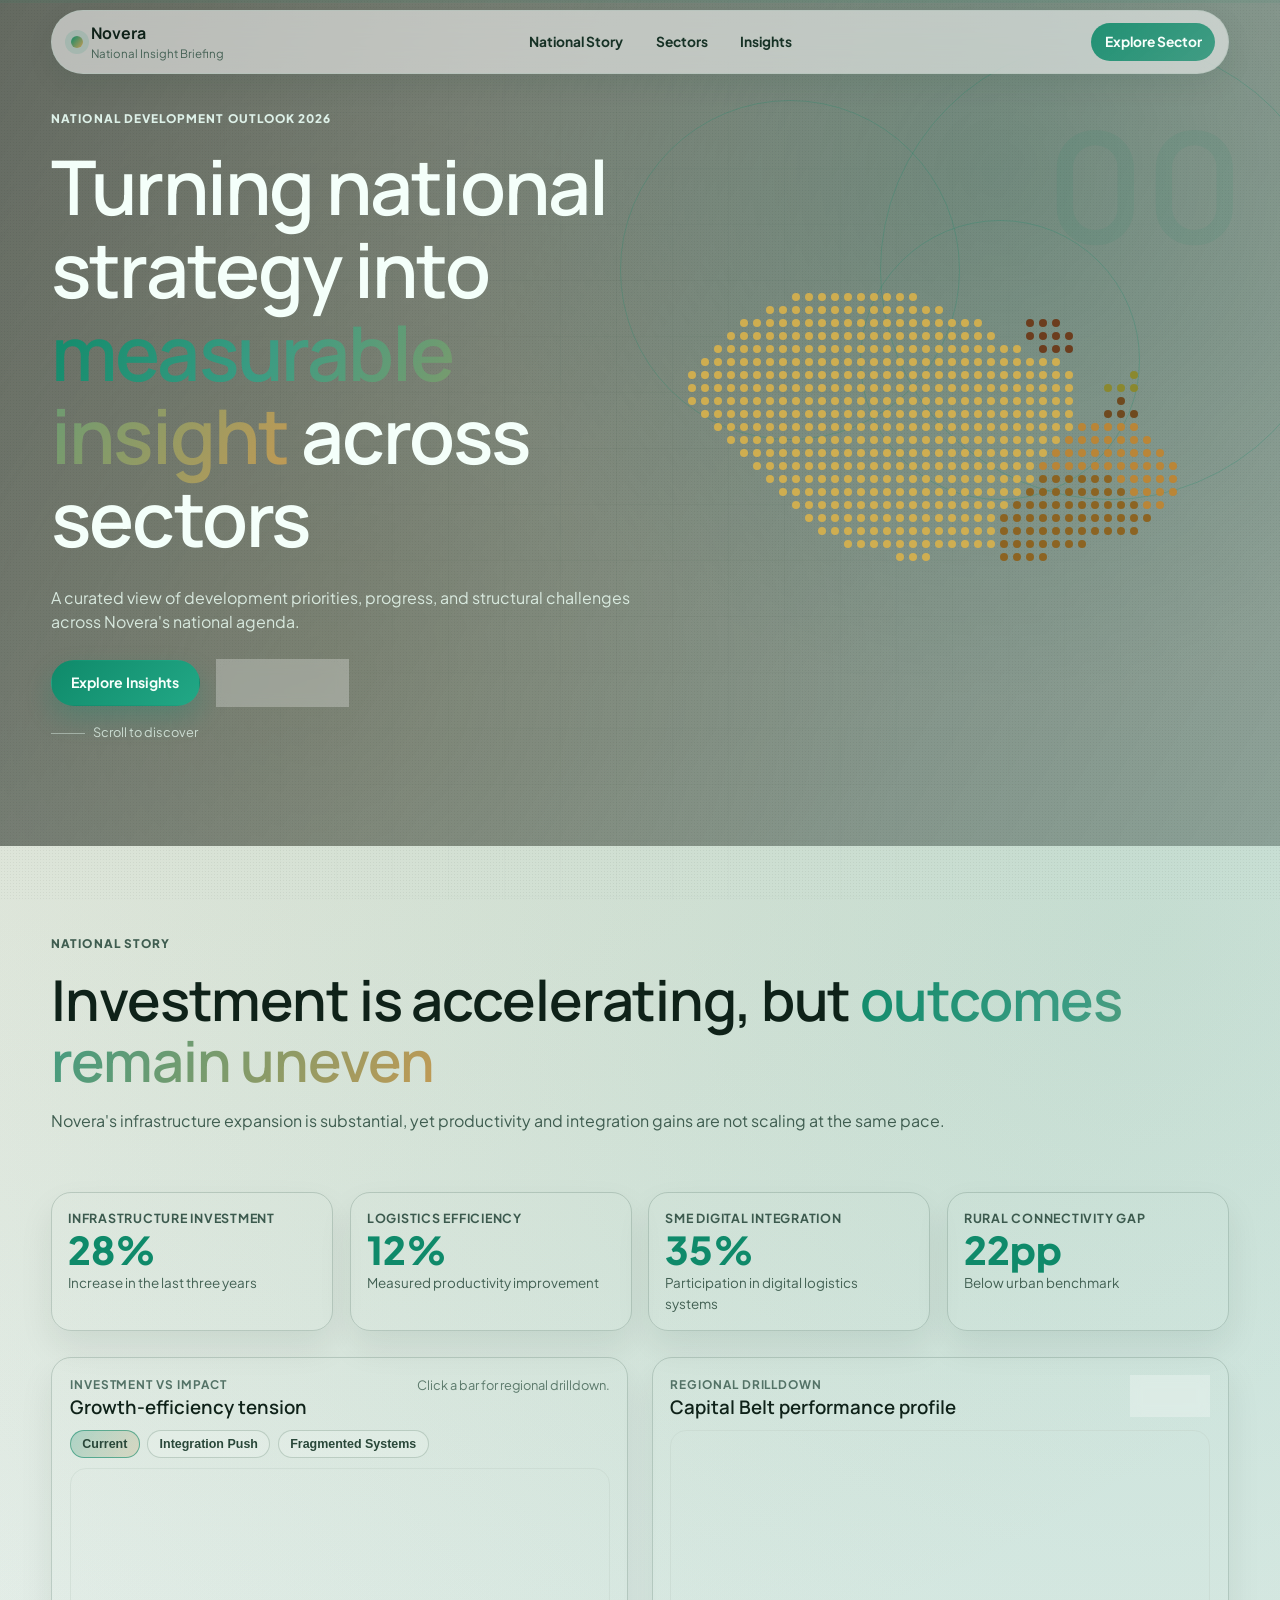
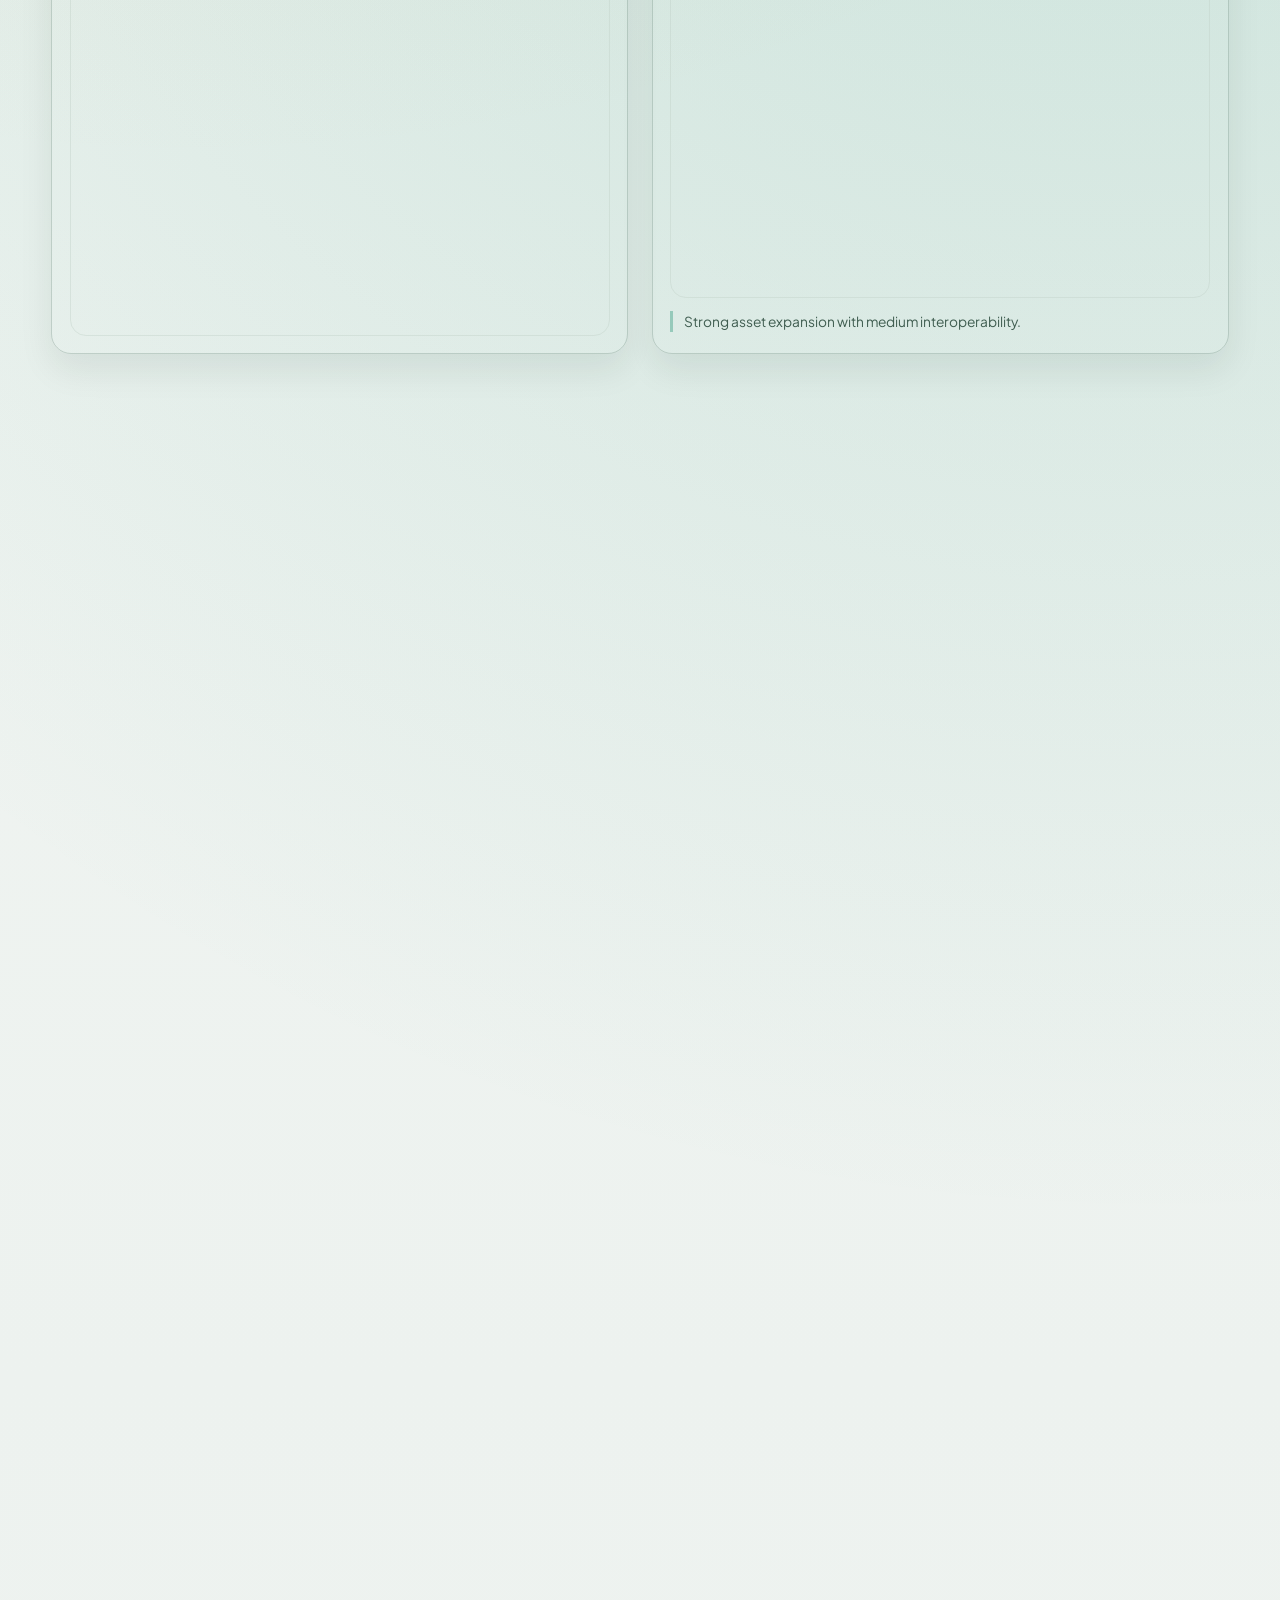
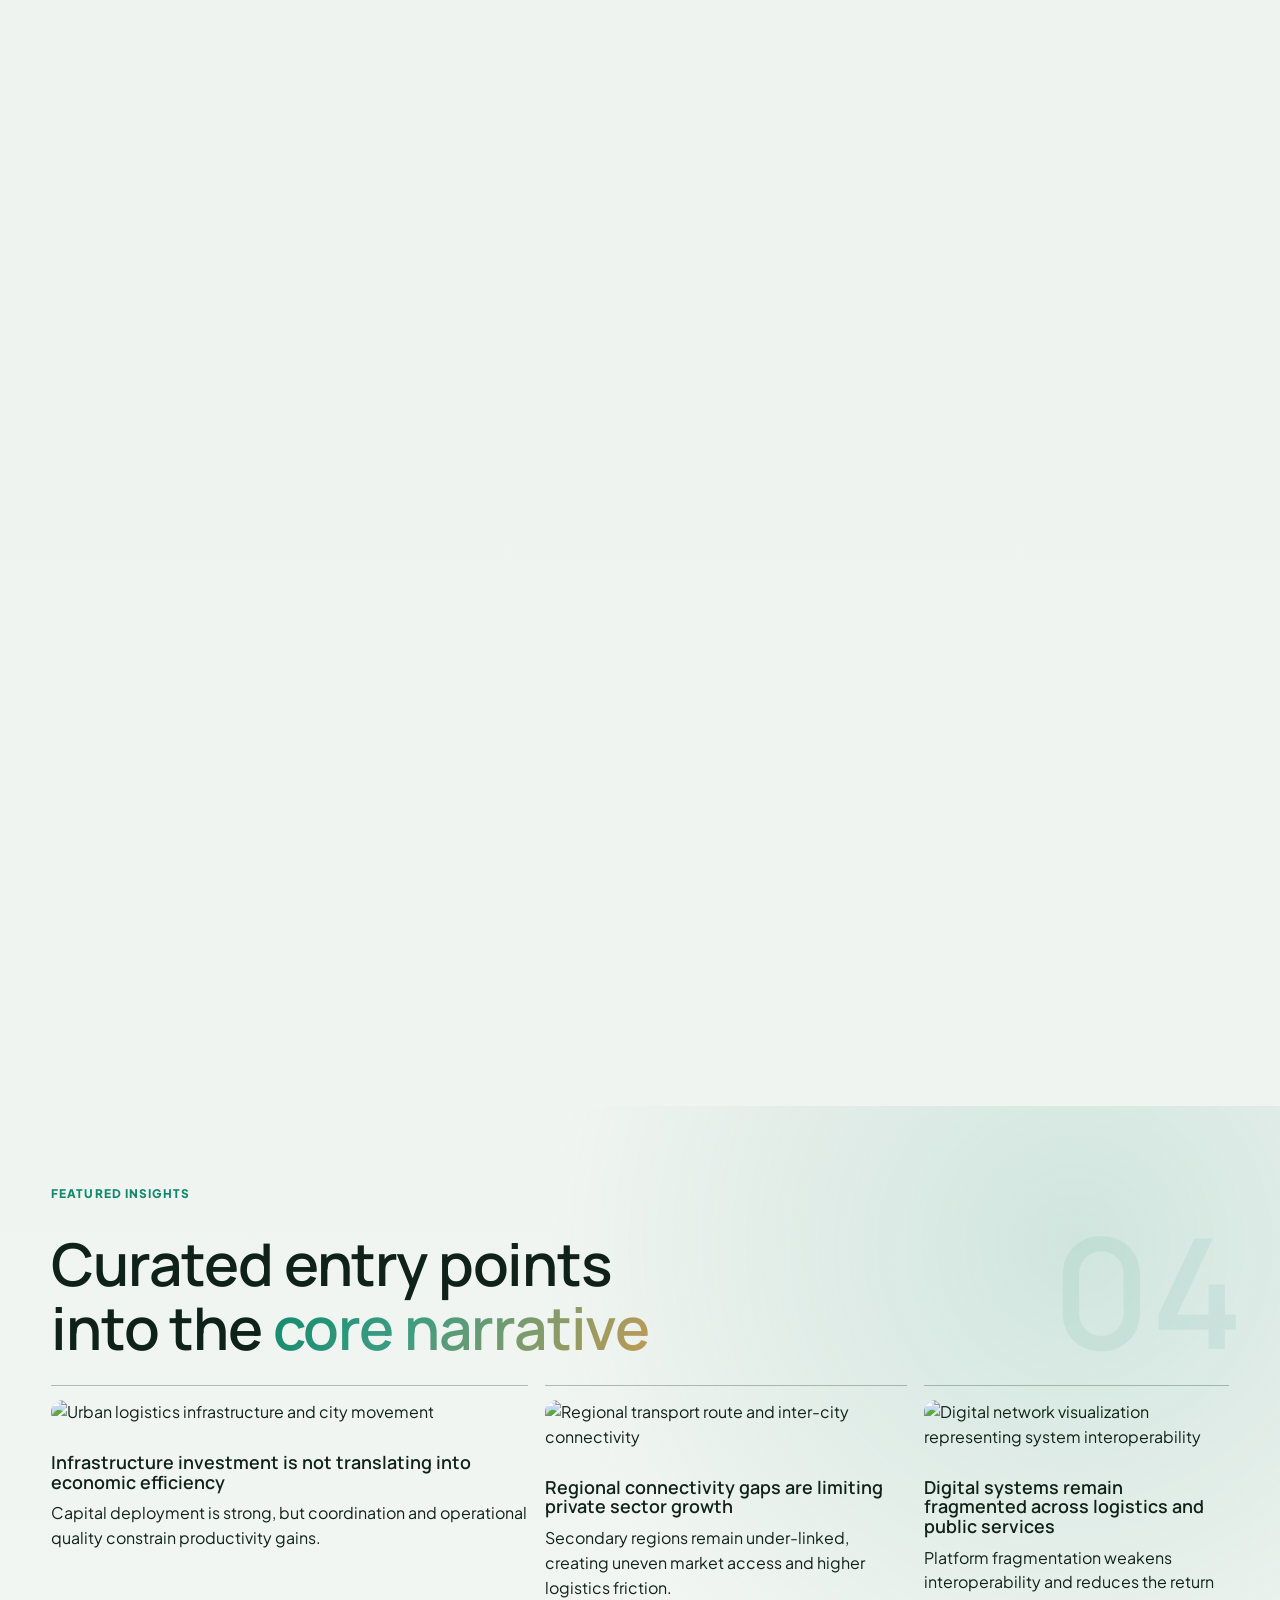
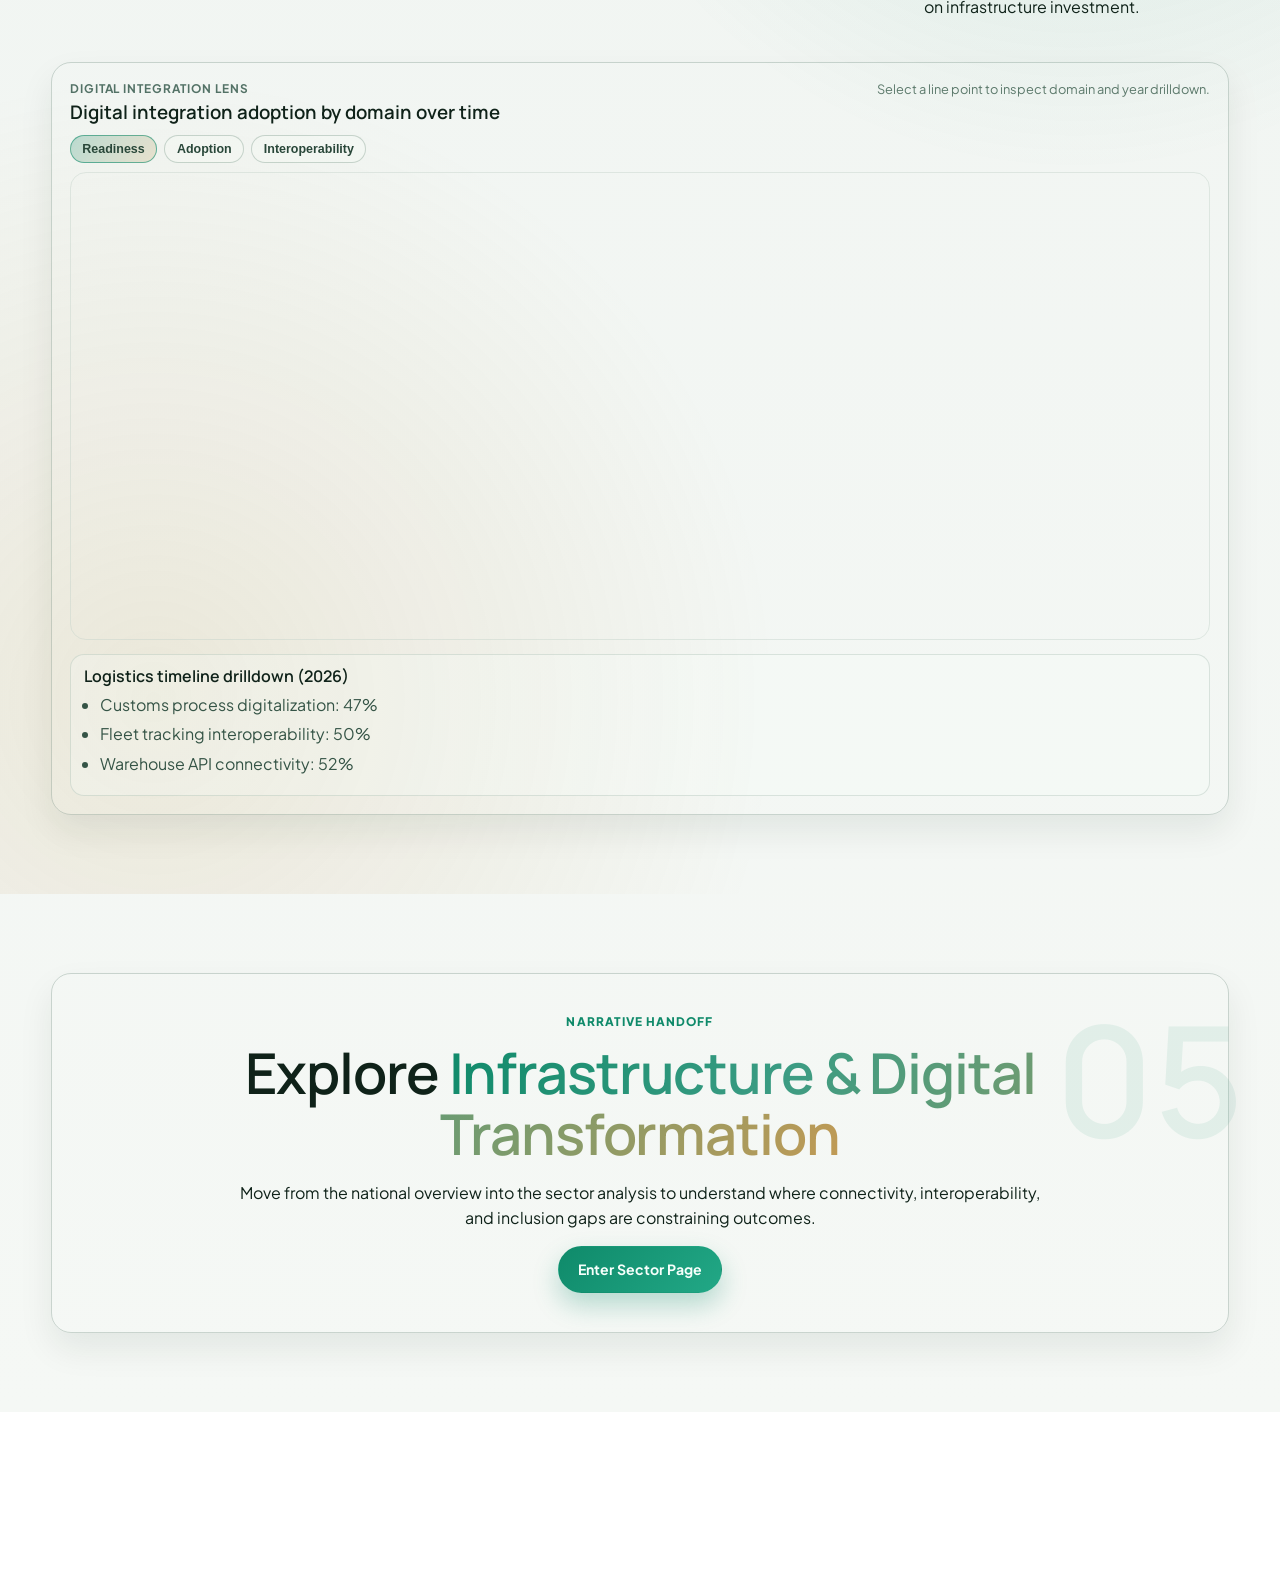
==== index.html @ cb4b5489 "Initial commit: world-bank-group-demo site" ====
﻿<!doctype html>
<html lang="en">
  <head>
    <meta charset="UTF-8" />
    <meta name="viewport" content="width=device-width, initial-scale=1.0" />
    <title>Novera National Development Outlook</title>
    <meta
      name="description"
      content="A premium strategic insight microsite concept for Novera's national development narrative."
    />
    <link rel="preconnect" href="https://fonts.googleapis.com" />
    <link rel="preconnect" href="https://fonts.gstatic.com" crossorigin />
    <link
      href="https://fonts.googleapis.com/css2?family=Manrope:wght@400;500;600;700;800&family=Plus+Jakarta+Sans:wght@400;500;600;700;800&display=swap"
      rel="stylesheet"
    />
    <link rel="stylesheet" href="./styles.css" />
  </head>
  <body>
    <a class="skip-link" href="#main-content">Skip to main content</a>

    <div class="ambient-grid" aria-hidden="true"></div>
    <div class="ambient-grain" aria-hidden="true"></div>
    <div class="scroll-progress" aria-hidden="true"><span id="scrollProgressBar"></span></div>

    <header class="site-header" aria-label="Top navigation">
      <div class="header-inner">
        <a class="brand" href="#hero" aria-label="Novera Home">
          <span class="brand-dot"></span>
          <span>
            <strong>Novera</strong>
            <small>National Insight Briefing</small>
          </span>
        </a>

        <nav class="main-nav" aria-label="Primary">
          <a href="#national-story">National Story</a>
          <a href="#sectors">Sectors</a>
          <a href="#featured-insights">Insights</a>
        </nav>

        <a class="nav-cta" href="#transition-target">Explore Sector</a>
      </div>
    </header>

    <main id="main-content">
      <section class="hero section-reveal editorial-full" id="hero" aria-labelledby="hero-title" data-step="00">
        <div class="hero-media-wrap" aria-hidden="true">
          <video
            class="hero-video"
            autoplay
            muted
            loop
            playsinline
            preload="metadata"
            poster="https://images.unsplash.com/photo-1526498460520-4c246339dccb?auto=format&fit=crop&w=1600&q=80"
          >
            <source src="https://videos.pexels.com/video-files/3130182/3130182-hd_1920_1080_30fps.mp4" type="video/mp4" />
          </video>
          <div class="hero-overlay"></div>
          <div class="hero-ring ring-a"></div>
          <div class="hero-ring ring-b"></div>
          <div class="hero-ring ring-c"></div>
        </div>

        <div class="hero-inner container">
          <div class="hero-copy-wrap" data-parallax="fast">
            <p class="eyebrow">National Development Outlook 2026</p>
            <h1 id="hero-title">Turning national strategy into <span class="grad-word">measurable insight</span> across sectors</h1>
            <p class="hero-copy">
              A curated view of development priorities, progress, and structural challenges across Novera's national agenda.
            </p>

            <div class="hero-actions">
              <a class="btn btn-primary" href="#featured-insights">Explore Insights</a>
              <a class="btn btn-secondary" href="#sectors">View Sectors</a>
            </div>

            <div class="scroll-hint">Scroll to discover</div>
          </div>

          <div class="hero-map-wrap" data-parallax="slow" aria-label="GCC systems map">
            <div class="gcc-dot-map" id="gccDotMap" aria-hidden="true"></div>
          </div>
        </div>
      </section>

      <section class="national-story section-reveal editorial-full" id="national-story" aria-labelledby="story-title" data-step="01">
        <div class="container story-stack">
          <div class="story-intro">
            <p class="eyebrow">National Story</p>
            <h2 id="story-title">Investment is accelerating, but <span class="grad-word">outcomes remain uneven</span></h2>
            <p>
              Novera's infrastructure expansion is substantial, yet productivity and integration gains are not scaling at the same pace.
            </p>
          </div>

          <div class="story-content">
            <div class="metric-grid" role="list" aria-label="Key national indicators">
              <article class="metric-card" role="listitem">
                <p class="metric-label">Infrastructure investment</p>
                <p class="metric-value" data-count="28">0%</p>
                <p class="metric-note">Increase in the last three years</p>
              </article>
              <article class="metric-card" role="listitem">
                <p class="metric-label">Logistics efficiency</p>
                <p class="metric-value" data-count="12">0%</p>
                <p class="metric-note">Measured productivity improvement</p>
              </article>
              <article class="metric-card" role="listitem">
                <p class="metric-label">SME digital integration</p>
                <p class="metric-value" data-count="35">0%</p>
                <p class="metric-note">Participation in digital logistics systems</p>
              </article>
              <article class="metric-card" role="listitem">
                <p class="metric-label">Rural connectivity gap</p>
                <p class="metric-value" data-count="22">0pp</p>
                <p class="metric-note">Below urban benchmark</p>
              </article>
            </div>

          </div>
        </div>
        <div class="container story-chart-grid story-chart-grid-wide">
          <article class="chart-panel">
            <div class="panel-head">
              <div>
                <p class="panel-kicker">Investment vs Impact</p>
                <h3>Growth-efficiency tension</h3>
              </div>
              <p class="panel-help">Click a bar for regional drilldown.</p>
            </div>
            <div class="chart-controls" role="group" aria-label="Investment lens">
              <button type="button" class="chart-chip is-active" data-scenario="current">Current</button>
              <button type="button" class="chart-chip" data-scenario="integration">Integration Push</button>
              <button type="button" class="chart-chip" data-scenario="fragmented">Fragmented Systems</button>
            </div>
            <div class="chart-stage chart-stage-wide">
              <canvas class="chart-canvas" id="investmentImpactChart" aria-label="Investment and efficiency by region" role="img"></canvas>
            </div>
          </article>

          <article class="drilldown-panel" id="regionalDrilldown" aria-live="polite">
            <div class="panel-head">
              <div>
                <p class="panel-kicker">Regional Drilldown</p>
                <h3 id="drilldownTitle">Select a region in the chart</h3>
              </div>
              <button type="button" class="btn btn-tertiary" id="resetRegionalDrilldown">Reset</button>
            </div>
            <div class="chart-stage chart-stage-wide">
              <canvas class="chart-canvas" id="regionalDetailChart" aria-label="Regional detail indicators" role="img"></canvas>
            </div>
            <p class="drilldown-note" id="drilldownNote">
              Drilldown reveals the gap between asset expansion and operational utilization.
            </p>
          </article>
        </div>
      </section>

      <section class="sectors section-reveal editorial-full" id="sectors" aria-labelledby="sector-title" data-step="02">
        <div class="container">
          <div class="section-head">
            <p class="eyebrow">Sector Overview</p>
            <h2 id="sector-title">Navigate the national agenda through <span class="grad-word">strategic domains</span></h2>
          </div>

          <div class="sector-grid">
            <article class="sector-card sector-card-xl is-active" tabindex="0" data-sector="infrastructure">
              <video class="sector-video" muted loop playsinline preload="metadata" poster="https://images.unsplash.com/photo-1473448912268-2022ce9509d8?auto=format&fit=crop&w=1600&q=80">
                <source src="https://videos.pexels.com/video-files/3015510/3015510-hd_1920_1080_24fps.mp4" type="video/mp4" />
              </video>
              <div class="sector-overlay"></div>
              <div class="sector-body">
                <p class="sector-tag">Infrastructure & Digital Transformation</p>
                <h3>Connectivity, logistics, and digital enablement</h3>
                <p>Improving national connectivity, logistics performance, and digital enablement.</p>
                <a class="sector-link" href="#">Open sector data <span aria-hidden="true">→</span></a>
              </div>
            </article>

            <article class="sector-card sector-card-left-top" tabindex="0" data-sector="economy">
              <video class="sector-video" muted loop playsinline preload="metadata" poster="https://images.unsplash.com/photo-1454165804606-c3d57bc86b40?auto=format&fit=crop&w=1600&q=80">
                <source src="https://videos.pexels.com/video-files/854725/854725-hd_1920_1080_25fps.mp4" type="video/mp4" />
              </video>
              <div class="sector-overlay"></div>
              <div class="sector-body">
                <p class="sector-tag">Economic Growth</p>
                <h3>Private competitiveness and market enablement</h3>
                <p>Expanding private sector competitiveness and improving financial system enablement.</p>
                <a class="sector-link" href="#">Explore growth analytics <span aria-hidden="true">→</span></a>
              </div>
            </article>

            <article class="sector-card sector-card-left-bottom" tabindex="0" data-sector="people">
              <video class="sector-video" muted loop playsinline preload="metadata" poster="https://images.unsplash.com/photo-1571260899304-425eee4c7efc?auto=format&fit=crop&w=1600&q=80">
                <source src="https://videos.pexels.com/video-files/853988/853988-hd_1920_1080_25fps.mp4" type="video/mp4" />
              </video>
              <div class="sector-overlay"></div>
              <div class="sector-body">
                <p class="sector-tag">People & Human Development</p>
                <h3>Labor, education, and health resilience</h3>
                <p>Strengthening labor, education, and healthcare systems for long-term resilience.</p>
                <a class="sector-link" href="#">View people outcomes <span aria-hidden="true">→</span></a>
              </div>
            </article>

            <article class="sector-card sector-card-right-tall" tabindex="0" data-sector="environment">
              <video class="sector-video" muted loop playsinline preload="metadata" poster="https://images.unsplash.com/photo-1448375240586-882707db888b?auto=format&fit=crop&w=1600&q=80">
                <source src="https://videos.pexels.com/video-files/1570846/1570846-hd_1920_1080_25fps.mp4" type="video/mp4" />
              </video>
              <div class="sector-overlay"></div>
              <div class="sector-body">
                <p class="sector-tag">Environment & Natural Resources</p>
                <h3>Sustainability and resource stewardship</h3>
                <p>Balancing sustainability, water, agriculture, and long-term natural capital stability.</p>
                <a class="sector-link" href="#">Inspect environment signals <span aria-hidden="true">→</span></a>
              </div>
            </article>
          </div>
        </div>
      </section>

      <section class="cross-themes section-reveal editorial-full" aria-labelledby="themes-title" data-step="03">
        <div class="container">
          <div class="section-head">
            <p class="eyebrow">Cross-Sector Themes</p>
            <h2 id="themes-title">System-wide lenses: <span class="grad-word">Governance</span> and <span class="grad-word">Women's Economic Development</span></h2>
          </div>

          <div class="themes-system">
            <div class="themes-pillars">
              <article class="theme-pillar">
                <h3>Governance & Institutions</h3>
                <p>Improves coordination quality, implementation discipline, and accountability across every policy domain.</p>
                <a class="theme-arrow" href="#" aria-label="Explore Governance and Institutions">↗</a>
              </article>
              <article class="theme-pillar">
                <h3>Women's Economic Development</h3>
                <p>Expands inclusion, labor force participation, and enterprise opportunity across sectors and regions.</p>
                <a class="theme-arrow" href="#" aria-label="Explore Women's Economic Development">↗</a>
              </article>
            </div>

            <div class="themes-links" aria-label="Themes linked to sectors">
              <article class="linked-sector">
                <h4>Economic Growth</h4>
                <p>Regulatory quality and inclusion drive private competitiveness.</p>
                <a class="theme-arrow" href="#" aria-label="Open Economic Growth link">↗</a>
              </article>
              <article class="linked-sector">
                <h4>People & Human Development</h4>
                <p>Institutional delivery and participation shape outcomes in labor, education, and health.</p>
                <a class="theme-arrow" href="#" aria-label="Open People and Human Development link">↗</a>
              </article>
              <article class="linked-sector">
                <h4>Infrastructure & Digital Transformation</h4>
                <p>Interoperability standards and inclusive access determine realized value.</p>
                <a class="theme-arrow" href="#" aria-label="Open Infrastructure and Digital Transformation link">↗</a>
              </article>
              <article class="linked-sector">
                <h4>Environment & Natural Resources</h4>
                <p>Long-term stewardship depends on coherent governance and broad participation.</p>
                <a class="theme-arrow" href="#" aria-label="Open Environment and Natural Resources link">↗</a>
              </article>
            </div>
          </div>
        </div>
      </section>

      <section class="featured-insights section-reveal editorial-full" id="featured-insights" aria-labelledby="insights-title" data-step="04">
        <div class="container">
          <div class="section-head">
            <p class="eyebrow">Featured Insights</p>
            <h2 id="insights-title">Curated entry points into the <span class="grad-word">core narrative</span></h2>
          </div>

          <div class="insights-grid">
            <article class="insight-card">
              <img
                class="insight-thumb"
                src="https://images.unsplash.com/photo-1486406146926-c627a92ad1ab?auto=format&fit=crop&w=1200&q=80"
                alt="Urban logistics infrastructure and city movement"
                loading="lazy"
              />
              <h3>Infrastructure investment is not translating into economic efficiency</h3>
              <p>Capital deployment is strong, but coordination and operational quality constrain productivity gains.</p>
            </article>
            <article class="insight-card">
              <img
                class="insight-thumb"
                src="https://images.unsplash.com/photo-1524661135-423995f22d0b?auto=format&fit=crop&w=1200&q=80"
                alt="Regional transport route and inter-city connectivity"
                loading="lazy"
              />
              <h3>Regional connectivity gaps are limiting private sector growth</h3>
              <p>Secondary regions remain under-linked, creating uneven market access and higher logistics friction.</p>
            </article>
            <article class="insight-card">
              <img
                class="insight-thumb"
                src="https://images.unsplash.com/photo-1451187580459-43490279c0fa?auto=format&fit=crop&w=1200&q=80"
                alt="Digital network visualization representing system interoperability"
                loading="lazy"
              />
              <h3>Digital systems remain fragmented across logistics and public services</h3>
              <p>Platform fragmentation weakens interoperability and reduces the return on infrastructure investment.</p>
            </article>
          </div>

          <article class="chart-panel insight-chart">
            <div class="panel-head">
              <div>
                <p class="panel-kicker">Digital Integration Lens</p>
                <h3>Digital integration adoption by domain over time</h3>
              </div>
              <p class="panel-help">Select a line point to inspect domain and year drilldown.</p>
            </div>
            <div class="chart-controls" role="group" aria-label="SME lens">
              <button type="button" class="chart-chip is-active" data-domain-lens="readiness">Readiness</button>
              <button type="button" class="chart-chip" data-domain-lens="adoption">Adoption</button>
              <button type="button" class="chart-chip" data-domain-lens="interoperability">Interoperability</button>
            </div>
            <div class="chart-stage chart-stage-wide">
              <canvas class="chart-canvas" id="smeIntegrationChart" aria-label="SME digital integration by domain" role="img"></canvas>
            </div>
            <div class="domain-drilldown" id="domainDrilldown" aria-live="polite">
              <h4 id="domainDrilldownTitle">Choose a domain from the chart</h4>
              <ul id="domainDrilldownList"></ul>
            </div>
          </article>
        </div>
      </section>

      <section class="transition-cta section-reveal editorial-full" aria-labelledby="transition-title" id="transition-target" data-step="05">
        <div class="container transition-card">
          <p class="eyebrow">Narrative Handoff</p>
          <h2 id="transition-title">Explore <span class="grad-word">Infrastructure & Digital Transformation</span></h2>
          <p>
            Move from the national overview into the sector analysis to understand where connectivity, interoperability, and inclusion gaps are constraining outcomes.
          </p>
          <a class="btn btn-primary" href="#">Enter Sector Page</a>
        </div>
      </section>
    </main>

    <script src="./vendor/chart.umd.min.js"></script>
    <script src="./script.js"></script>
  </body>
</html>
---- styles.css ----
﻿:root {
  --bg: #f1f5f2;
  --text: #0f2219;
  --muted: #466256;
  --primary: #0f8a6a;
  --primary-2: #22a886;
  --gold: #c29a54;
  --line: rgba(100, 130, 115, 0.3);
  --glass: rgba(255, 255, 255, 0.14);
  --glass-strong: rgba(255, 255, 255, 0.2);
  --radius-xl: 28px;
  --radius-lg: 20px;
  --radius-md: 14px;
  --container: min(1280px, 92vw);
  --vr-1: 0.6rem;
  --vr-2: 1.05rem;
  --vr-3: 1.6rem;
  --vr-4: 2.25rem;
  --block-gap: var(--vr-3);
}

* {
  box-sizing: border-box;
}

html,
body {
  margin: 0;
  padding: 0;
}

body {
  font-family: "Plus Jakarta Sans", "Manrope", "Segoe UI", sans-serif;
  color: var(--text);
  background:
    radial-gradient(circle at 15% 0%, rgba(194, 154, 84, 0.2), transparent 28%),
    radial-gradient(circle at 90% 15%, rgba(15, 138, 106, 0.2), transparent 35%),
    linear-gradient(180deg, #f4f7f4 0%, #edf2ef 48%, #f5f8f5 100%);
  line-height: 1.55;
  overflow-x: hidden;
}

.ambient-grid {
  position: fixed;
  inset: 0;
  z-index: -3;
  background-image:
    linear-gradient(rgba(102, 133, 116, 0.07) 1px, transparent 1px),
    linear-gradient(90deg, rgba(102, 133, 116, 0.07) 1px, transparent 1px);
  background-size: 56px 56px;
  mask-image: radial-gradient(circle at center, black 8%, transparent 82%);
  pointer-events: none;
  animation: gridDrift 18s linear infinite;
}

.ambient-grain {
  position: fixed;
  inset: 0;
  z-index: -2;
  pointer-events: none;
  opacity: 0.06;
  background-image: radial-gradient(#0b1d14 0.6px, transparent 0.6px);
  background-size: 3px 3px;
  animation: grainShift 9s steps(3) infinite;
}

.scroll-progress {
  position: fixed;
  inset: 0 0 auto;
  height: 3px;
  z-index: 100;
  background: rgba(15, 138, 106, 0.08);
}

.scroll-progress span {
  display: block;
  width: 0%;
  height: 100%;
  background: linear-gradient(90deg, var(--primary), var(--gold), var(--primary));
}

.skip-link {
  position: absolute;
  left: -9999px;
}

.skip-link:focus {
  left: 1rem;
  top: 1rem;
  background: white;
  padding: 0.55rem 0.85rem;
  border-radius: 8px;
  z-index: 110;
}

.container {
  width: var(--container);
  margin-inline: auto;
}

.site-header {
  position: fixed;
  inset: 10px 0 auto;
  z-index: 80;
}

.header-inner {
  width: var(--container);
  margin-inline: auto;
  display: flex;
  align-items: center;
  justify-content: space-between;
  gap: 1rem;
  background: rgba(255, 255, 255, 0.55);
  border: 1px solid rgba(179, 196, 187, 0.62);
  border-radius: 999px;
  padding: 0.6rem 0.8rem;
  backdrop-filter: blur(12px);
  box-shadow: 0 10px 28px rgba(16, 49, 36, 0.08);
}

.brand {
  text-decoration: none;
  color: var(--text);
  display: flex;
  align-items: center;
  gap: 0.55rem;
  padding-inline: 0.35rem;
}

.brand-dot {
  width: 12px;
  height: 12px;
  border-radius: 50%;
  background: linear-gradient(130deg, var(--primary), var(--gold));
  box-shadow: 0 0 0 6px rgba(15, 138, 106, 0.12);
}

.brand strong {
  display: block;
  font-family: "Manrope", sans-serif;
}

.brand small {
  display: block;
  color: var(--muted);
  font-size: 0.72rem;
}

.main-nav {
  display: flex;
  gap: 0.35rem;
}

.main-nav a,
.nav-cta {
  text-decoration: none;
  color: #173226;
  font-size: 0.86rem;
  font-weight: 700;
  padding: 0.52rem 0.84rem;
  border-radius: 999px;
  transition: all 180ms ease;
}

.main-nav a:hover,
.main-nav a:focus-visible {
  background: rgba(15, 138, 106, 0.12);
}

.nav-cta {
  background: linear-gradient(140deg, rgba(15, 138, 106, 0.9), rgba(15, 138, 106, 0.72));
  color: #f7fffb;
}

section {
  padding-block: clamp(3.2rem, 6.2vw, 5.2rem);
}

.editorial-full {
  min-height: auto;
  display: block;
  position: relative;
}

.editorial-full::before {
  content: attr(data-step);
  position: absolute;
  right: 2.8vw;
  top: clamp(70px, 12vh, 130px);
  font-family: "Manrope", sans-serif;
  font-size: clamp(4rem, 12vw, 12rem);
  line-height: 1;
  font-weight: 600;
  color: rgba(15, 138, 106, 0.08);
  pointer-events: none;
}

.hero {
  min-height: 94dvh;
  padding-top: 110px;
  padding-bottom: clamp(1.8rem, 4.5vh, 3.4rem);
  position: relative;
  overflow: hidden;
}

.hero-media-wrap {
  position: absolute;
  inset: 0;
  z-index: -1;
}

.hero-video {
  width: 100%;
  height: 100%;
  object-fit: cover;
  filter: saturate(0.62) brightness(1.1) contrast(0.9);
}

.hero-overlay {
  position: absolute;
  inset: 0;
  background:
    linear-gradient(120deg, rgba(8, 18, 14, 0.58) 0%, rgba(10, 23, 17, 0.42) 48%, rgba(14, 31, 24, 0.32) 100%),
    radial-gradient(circle at 78% 20%, rgba(15, 138, 106, 0.18), transparent 44%),
    radial-gradient(circle at 25% 80%, rgba(194, 154, 84, 0.14), transparent 50%);
}

.hero-ring {
  position: absolute;
  border: 1px solid rgba(15, 138, 106, 0.24);
  border-radius: 50%;
  animation: pulse 8s ease-in-out infinite;
}

.ring-a {
  width: 460px;
  height: 460px;
  right: -60px;
  top: 40px;
}

.ring-b {
  width: 280px;
  height: 280px;
  right: 140px;
  top: 220px;
  animation-delay: 1.4s;
}

.ring-c {
  width: 340px;
  height: 340px;
  right: 320px;
  top: 100px;
  animation-delay: 2.4s;
}

.hero-inner {
  display: grid;
  grid-template-columns: 1.15fr 0.85fr;
  gap: clamp(1rem, 2vw, 2.2rem);
  align-items: center;
}

.hero-map-wrap {
  padding: 0;
  justify-self: end;
}

.gcc-dot-map {
  --dot-size: 8px;
  --dot-gap: 5px;
  display: grid;
  grid-template-columns: repeat(44, var(--dot-size));
  gap: var(--dot-gap);
  justify-content: center;
  align-content: center;
  min-height: 360px;
  padding: 0;
  overflow: hidden;
}

.gcc-dot {
  width: var(--dot-size);
  height: var(--dot-size);
  border-radius: 50%;
  transition: transform 90ms linear, opacity 120ms linear, filter 120ms linear;
  transform-origin: center;
  opacity: 0.9;
}

.gcc-dot-empty {
  width: var(--dot-size);
  height: var(--dot-size);
}

.gcc-dot.country-s { background: #d9b24c; }
.gcc-dot.country-u { background: #c0842f; }
.gcc-dot.country-o { background: #8d5f18; }
.gcc-dot.country-k { background: #6b3513; }
.gcc-dot.country-q { background: #6e4214; }
.gcc-dot.country-b { background: #8c8826; }

.hero-copy-wrap {
  max-width: 900px;
  justify-self: start;
}

.hero .eyebrow {
  margin: 0 0 var(--vr-2);
  color: rgba(228, 248, 239, 0.95);
}

.hero h1 {
  color: #f4fffa;
  line-height: 1.1;
  margin: 0 0 var(--vr-3);
}

.hero .hero-copy {
  color: rgba(229, 247, 237, 0.88);
  margin: 0 0 var(--vr-3);
  line-height: 1.5;
}

.hero .scroll-hint {
  color: rgba(221, 240, 230, 0.84);
  margin-top: var(--vr-2);
}

.hero .scroll-hint::before {
  background: rgba(223, 241, 232, 0.45);
}

.eyebrow {
  margin: 0 0 0.75rem;
  font-size: 0.74rem;
  font-weight: 800;
  text-transform: uppercase;
  letter-spacing: 0.09em;
  color: var(--primary);
}

h1,
h2,
h3,
h4 {
  font-family: "Manrope", "Plus Jakarta Sans", sans-serif;
  margin: 0;
  line-height: 1.08;
  font-weight: 600;
}

h1 {
  font-size: clamp(2.65rem, 5.9vw, 4.95rem);
  letter-spacing: -0.025em;
  max-width: 17.5ch;
}

h2 {
  font-size: clamp(2rem, 4.4vw, 4rem);
  letter-spacing: -0.02em;
}

.grad-word {
  background: linear-gradient(120deg, #0f8a6a 0%, #3b9c83 35%, #c29a54 100%);
  -webkit-background-clip: text;
  background-clip: text;
  color: transparent;
}

.hero-copy {
  font-size: clamp(1rem, 1.25vw, 1.2rem);
  color: #264336;
  margin: 0;
  max-width: 58ch;
}

.hero-actions {
  margin-top: 0;
  display: flex;
  gap: var(--vr-2);
  flex-wrap: wrap;
}

.btn {
  border: 1px solid transparent;
  border-radius: 999px;
  padding: 0.72rem 1.2rem;
  font-size: 0.88rem;
  font-weight: 700;
  display: inline-flex;
  align-items: center;
  justify-content: center;
  text-decoration: none;
  cursor: pointer;
  transition: transform 180ms ease, box-shadow 180ms ease, background 180ms ease;
}

.btn:hover { transform: translateY(-2px); }

.btn:focus-visible {
  outline: 3px solid rgba(15, 138, 106, 0.28);
  outline-offset: 2px;
}

.btn-primary {
  background: linear-gradient(135deg, var(--primary), var(--primary-2));
  color: #f6fffb;
  box-shadow: 0 12px 26px rgba(15, 138, 106, 0.28);
}

.btn-secondary,
.btn-tertiary {
  background: rgba(255, 255, 255, 0.28);
  color: #193428;
  border-color: rgba(151, 175, 161, 0.55);
  backdrop-filter: blur(6px);
}

.scroll-hint {
  margin-top: 0;
  font-size: 0.8rem;
  color: #3f5d50;
  display: inline-flex;
  align-items: center;
  gap: 0.5rem;
}

.scroll-hint::before {
  content: "";
  width: 34px;
  height: 1px;
  background: rgba(63, 93, 80, 0.45);
}

.aside-card,
.metric-card,
.chart-panel,
.drilldown-panel,
.insight-card,
.transition-card,
.sector-card,
.theme-orbit {
  background: transparent;
  backdrop-filter: none;
  border: 1px solid var(--line);
  border-radius: var(--radius-lg);
  box-shadow: 0 16px 34px rgba(12, 38, 27, 0.08);
}

.aside-card {
  padding: 0.9rem 1rem;
}

.aside-card p {
  margin: 0;
  color: #496558;
  font-size: 0.82rem;
}

.aside-card h3 {
  margin: 0.3rem 0 0;
  font-size: clamp(1.25rem, 2vw, 1.7rem);
}

.aside-card small { color: #567264; }

.aside-card.accent {
  background: transparent;
  color: inherit;
}

.aside-card.accent p,
.aside-card.accent small { color: inherit; }

.story-stack {
  display: grid;
  grid-template-columns: 1fr;
  gap: var(--vr-3);
  align-items: start;
}

.story-intro {
  max-width: 100%;
  padding: var(--vr-1) 0 var(--vr-2);
  border: 0;
  background: transparent;
  box-shadow: none;
}

.story-intro > * + * {
  margin-top: var(--vr-2);
}

.story-intro p { color: #3f5d50; }

.story-content {
  display: grid;
  gap: var(--vr-3);
}

.metric-grid {
  display: grid;
  grid-template-columns: repeat(4, minmax(0, 1fr));
  gap: var(--vr-2);
}

.metric-card { padding: 1rem; }

.metric-label {
  margin: 0;
  font-size: 0.78rem;
  color: #3c5a4e;
  text-transform: uppercase;
  letter-spacing: 0.06em;
  font-weight: 700;
}

.metric-value {
  margin: 0.2rem 0;
  font-size: clamp(1.8rem, 3vw, 2.4rem);
  line-height: 1;
  color: var(--primary);
  font-weight: 800;
}

.metric-note { margin: 0; font-size: 0.84rem; color: #436154; }

.story-chart-grid {
  display: grid;
  grid-template-columns: 1.12fr 0.88fr;
  gap: 1rem;
}

.story-chart-grid-wide {
  grid-template-columns: minmax(0, 1fr) minmax(0, 1fr);
  gap: clamp(0.9rem, 1.8vw, 1.6rem);
  margin-top: var(--block-gap);
  align-items: stretch;
}

.story-chart-grid-wide > article {
  min-width: 0;
}

.chart-panel,
.drilldown-panel { padding: 1.1rem; }

.panel-head {
  display: flex;
  justify-content: space-between;
  align-items: flex-start;
  gap: 0.7rem;
  margin-bottom: 0.8rem;
}

.panel-kicker {
  margin: 0 0 0.2rem;
  color: #537266;
  font-size: 0.74rem;
  text-transform: uppercase;
  letter-spacing: 0.08em;
  font-weight: 700;
}

.panel-help { margin: 0; font-size: 0.8rem; color: #5b796b; }

.chart-controls {
  display: flex;
  gap: 0.45rem;
  flex-wrap: wrap;
  margin-bottom: 0.6rem;
}

.chart-chip {
  border: 1px solid rgba(140, 167, 152, 0.45);
  background: rgba(248, 252, 250, 0.2);
  color: #294739;
  border-radius: 999px;
  padding: 0.37rem 0.72rem;
  font-size: 0.78rem;
  font-weight: 800;
  cursor: pointer;
  transition: all 160ms ease;
}

.chart-chip:hover,
.chart-chip:focus-visible { border-color: rgba(15, 138, 106, 0.72); }

.chart-chip.is-active {
  background: linear-gradient(125deg, rgba(15, 138, 106, 0.24), rgba(194, 154, 84, 0.22));
  border-color: rgba(15, 138, 106, 0.58);
}

.chart-stage {
  position: relative;
  border-radius: 16px;
  border: 1px solid rgba(194, 209, 201, 0.44);
  padding: 0.6rem;
  background: transparent;
}

.chart-stage-wide { min-height: clamp(420px, 52vh, 600px); }
.chart-stage-compact { min-height: clamp(320px, 40vh, 430px); }

.chart-canvas {
  width: 100% !important;
  height: 100% !important;
  display: block;
}

.drilldown-note {
  margin: 0.8rem 0 0;
  color: #3f5d50;
  font-size: 0.86rem;
  border-left: 3px solid rgba(15, 138, 106, 0.34);
  padding-left: 0.65rem;
}

.section-head h2 {
  font-size: clamp(2.1rem, 4.6vw, 4.4rem);
  margin-top: 0;
}

.section-head h2 { max-width: 16ch; }

.section-head p {
  max-width: 58ch;
}

.section-head {
  display: grid;
  gap: var(--vr-2);
  width: 100%;
  margin-inline: auto;
}

.sectors {
  background:
    linear-gradient(185deg, rgba(252, 255, 253, 0.34), rgba(240, 247, 243, 0.28)),
    radial-gradient(circle at 12% 50%, rgba(194, 154, 84, 0.14), transparent 36%);
}

.sector-grid {
  margin-top: var(--block-gap);
  display: grid;
  grid-template-columns: 1fr 1fr;
  grid-template-areas:
    "infra infra"
    "economy env"
    "people env";
  gap: 1.1rem;
}

.sector-card {
  position: relative;
  min-height: 300px;
  padding: 0;
  overflow: hidden;
  transform-style: preserve-3d;
  transition: transform 220ms ease, border-color 220ms ease, box-shadow 220ms ease;
}

.sector-card-xl { grid-area: infra; min-height: 360px; }
.sector-card-left-top { grid-area: economy; min-height: 310px; }
.sector-card-left-bottom { grid-area: people; min-height: 310px; }
.sector-card-right-tall { grid-area: env; min-height: 640px; }

.sector-video {
  position: absolute;
  inset: 0;
  width: 100%;
  height: 100%;
  object-fit: cover;
  filter: saturate(0.78) contrast(0.92) brightness(0.78);
  transform: scale(1.02);
  transition: transform 400ms ease, filter 300ms ease;
}

.sector-overlay {
  position: absolute;
  inset: 0;
  background:
    linear-gradient(150deg, rgba(5, 15, 11, 0.7), rgba(8, 22, 16, 0.44) 45%, rgba(8, 22, 16, 0.62)),
    radial-gradient(circle at 80% 14%, rgba(15, 138, 106, 0.28), transparent 40%);
  pointer-events: none;
}

.sector-body {
  position: absolute;
  inset: auto 0 0;
  padding: 1rem;
  color: #e9fff6;
  z-index: 2;
}

.sector-card:hover,
.sector-card:focus-visible,
.sector-card.is-active {
  border-color: rgba(15, 138, 106, 0.52);
  box-shadow: 0 20px 38px rgba(14, 44, 32, 0.15);
}

.sector-card:hover .sector-video,
.sector-card:focus-within .sector-video,
.sector-card.is-active .sector-video {
  transform: scale(1.07);
  filter: saturate(0.96) contrast(0.96) brightness(0.92);
}

.sector-tag {
  margin: 0;
  font-size: 0.76rem;
  color: rgba(225, 250, 239, 0.95);
  font-weight: 800;
  text-transform: uppercase;
  letter-spacing: 0.07em;
}

.sector-card h3 {
  margin: 0.42rem 0 0;
  font-size: clamp(1.25rem, 2vw, 1.9rem);
}

.sector-card p {
  margin: 0.56rem 0;
  color: rgba(226, 245, 236, 0.88);
}

.sector-link {
  margin-top: 0.25rem;
  display: inline-flex;
  align-items: center;
  gap: 0.35rem;
  text-decoration: none;
  color: #ddfff2;
  font-weight: 700;
  font-size: 0.9rem;
}

.sector-link span {
  transition: transform 180ms ease;
}

.sector-card:hover .sector-link span,
.sector-card:focus-within .sector-link span {
  transform: translateX(3px);
}

.cross-themes .container {
  width: var(--container);
}

.national-story.editorial-full {
  min-height: auto;
}

.national-story.editorial-full::before {
  display: none;
}

.themes-system {
  margin-top: var(--block-gap);
  display: grid;
  grid-template-columns: 0.9fr 1.1fr;
  gap: clamp(1rem, 2vw, 2rem);
  align-items: start;
}

.themes-pillars {
  display: grid;
  gap: 0.85rem;
}

.theme-pillar {
  padding: 1rem;
  border: 1px solid rgba(15, 138, 106, 0.38);
  border-radius: var(--radius-md);
  background: transparent;
  transition: transform 220ms ease, border-color 220ms ease, box-shadow 220ms ease;
  position: relative;
}

.theme-pillar h3 {
  font-size: 1.15rem;
  margin-bottom: 0.4rem;
}

.theme-pillar p {
  margin: 0;
  color: #406055;
}

.themes-links {
  display: grid;
  grid-template-columns: repeat(2, minmax(0, 1fr));
  gap: 0.8rem;
  position: relative;
}

.themes-links::before {
  content: "";
  position: absolute;
  left: -0.9rem;
  top: 10%;
  bottom: 10%;
  width: 1px;
  background: linear-gradient(180deg, rgba(15, 138, 106, 0.42), rgba(194, 154, 84, 0.42));
}

.linked-sector {
  padding: 0.9rem;
  border: 1px solid rgba(98, 126, 112, 0.4);
  border-radius: var(--radius-md);
  background: transparent;
  transition: transform 220ms ease, border-color 220ms ease, box-shadow 220ms ease;
  position: relative;
}

.linked-sector h4 {
  margin-bottom: 0.32rem;
  font-size: 1rem;
}

.linked-sector p {
  margin: 0;
  color: #48685b;
  font-size: 0.9rem;
}

.theme-pillar:hover,
.linked-sector:hover {
  transform: translateY(-4px);
  border-color: rgba(15, 138, 106, 0.6);
  box-shadow: 0 12px 28px rgba(10, 35, 25, 0.12);
}

.theme-arrow {
  margin-top: 0.8rem;
  width: 34px;
  height: 34px;
  border-radius: 999px;
  border: 1px solid rgba(90, 121, 107, 0.5);
  background: rgba(255, 255, 255, 0.12);
  display: inline-grid;
  place-items: center;
  text-decoration: none;
  color: #1f3e31;
  font-size: 1rem;
  transition: transform 180ms ease, border-color 180ms ease, background 180ms ease;
}

.theme-arrow:hover,
.theme-arrow:focus-visible {
  transform: translateY(-2px);
  border-color: rgba(15, 138, 106, 0.72);
  background: rgba(15, 138, 106, 0.14);
}

.featured-insights {
  background:
    radial-gradient(circle at 84% 10%, rgba(15, 138, 106, 0.14), transparent 32%),
    radial-gradient(circle at 12% 86%, rgba(194, 154, 84, 0.16), transparent 38%);
}

.insights-grid {
  margin-top: var(--block-gap);
  display: grid;
  grid-template-columns: 1.25fr 0.95fr 0.8fr;
  gap: var(--vr-2);
  margin-bottom: clamp(1.6rem, 3vw, 2.4rem);
}

.insight-card { padding: 0.9rem; }

.insight-card {
  border: 0;
  border-top: 1px solid rgba(88, 118, 103, 0.45);
  border-radius: 0;
  box-shadow: none;
  padding: 0.9rem 0 0.2rem;
}

.insight-thumb {
  width: 100%;
  height: 160px;
  object-fit: cover;
  border-radius: 12px;
  margin-bottom: 0.7rem;
}

.insight-card h3 {
  font-size: 1.12rem;
  margin: var(--vr-2) 0 var(--vr-1);
}

.insight-card p {
  margin: 0;
}

.domain-drilldown {
  margin-top: 0.85rem;
  padding: 0.85rem;
  border-radius: var(--radius-md);
  border: 1px solid rgba(165, 187, 174, 0.36);
  background: rgba(247, 252, 249, 0.24);
}

.domain-drilldown h4 { margin: 0 0 0.45rem; }
.domain-drilldown ul { margin: 0; padding-left: 1rem; }
.domain-drilldown li { margin-bottom: 0.3rem; color: #355446; }

.transition-card {
  text-align: center;
  padding: clamp(1.4rem, 3.6vw, 2.4rem);
  background: transparent;
}

.transition-card p {
  max-width: 68ch;
  margin-inline: auto;
}

.section-reveal {
  opacity: 0;
  transform: translateY(28px);
  transition: opacity 650ms ease, transform 650ms ease;
}

.section-reveal.in-view {
  opacity: 1;
  transform: translateY(0);
}

@keyframes pulse {
  0%,
  100% { transform: scale(0.92); opacity: 0.35; }
  50% { transform: scale(1.06); opacity: 0.65; }
}

@keyframes gridDrift {
  0% { background-position: 0 0, 0 0; }
  100% { background-position: 56px 28px, 28px 56px; }
}

@keyframes grainShift {
  0% { transform: translate(0, 0); }
  25% { transform: translate(-1px, 1px); }
  50% { transform: translate(1px, -1px); }
  75% { transform: translate(1px, 1px); }
  100% { transform: translate(0, 0); }
}

@media (max-width: 1120px) {
  .hero-inner,
  .story-stack,
  .story-chart-grid,
  .insights-grid {
    grid-template-columns: 1fr;
  }

  .hero-copy-wrap { justify-self: start; }

  .gcc-dot-map {
    --dot-size: 7px;
    --dot-gap: 5px;
    min-height: 320px;
  }

  .story-intro {
    max-width: 100%;
  }

  .metric-grid {
    grid-template-columns: repeat(2, minmax(0, 1fr));
  }

  .sector-grid {
    grid-template-columns: 1fr 1fr;
    grid-template-areas:
      "economy infra"
      "people env";
  }

  .sector-card-right-tall {
    min-height: 420px;
  }

  .themes-system {
    grid-template-columns: 1fr;
  }

  .main-nav { display: none; }

  .editorial-full::before {
    right: 1.5rem;
    top: 5.5rem;
    font-size: clamp(3.2rem, 10vw, 8rem);
  }
}

@media (max-width: 780px) {
  .header-inner { border-radius: 20px; }

  .nav-cta { display: none; }

  .metric-grid,
  .sector-grid,
  .insights-grid {
    grid-template-columns: 1fr;
    grid-template-areas: none;
  }

  .sector-card,
  .sector-card-xl,
  .sector-card-left-top,
  .sector-card-left-bottom,
  .sector-card-right-tall {
    min-height: 280px;
  }

  .hero {
    min-height: auto;
    padding-top: 96px;
  }

  .chart-stage-wide,
  .chart-stage-compact { min-height: 310px; }

  .gcc-dot-map {
    --dot-size: 6px;
    --dot-gap: 4px;
    min-height: 230px;
    padding: 0;
  }

  .themes-links {
    grid-template-columns: 1fr;
  }

  .themes-links::before {
    display: none;
  }

  .editorial-full::before { display: none; }
}

@media (prefers-reduced-motion: reduce) {
  *,
  *::before,
  *::after {
    animation: none !important;
    transition-duration: 0.01ms !important;
    scroll-behavior: auto !important;
  }

  .section-reveal {
    opacity: 1;
    transform: none;
  }
}
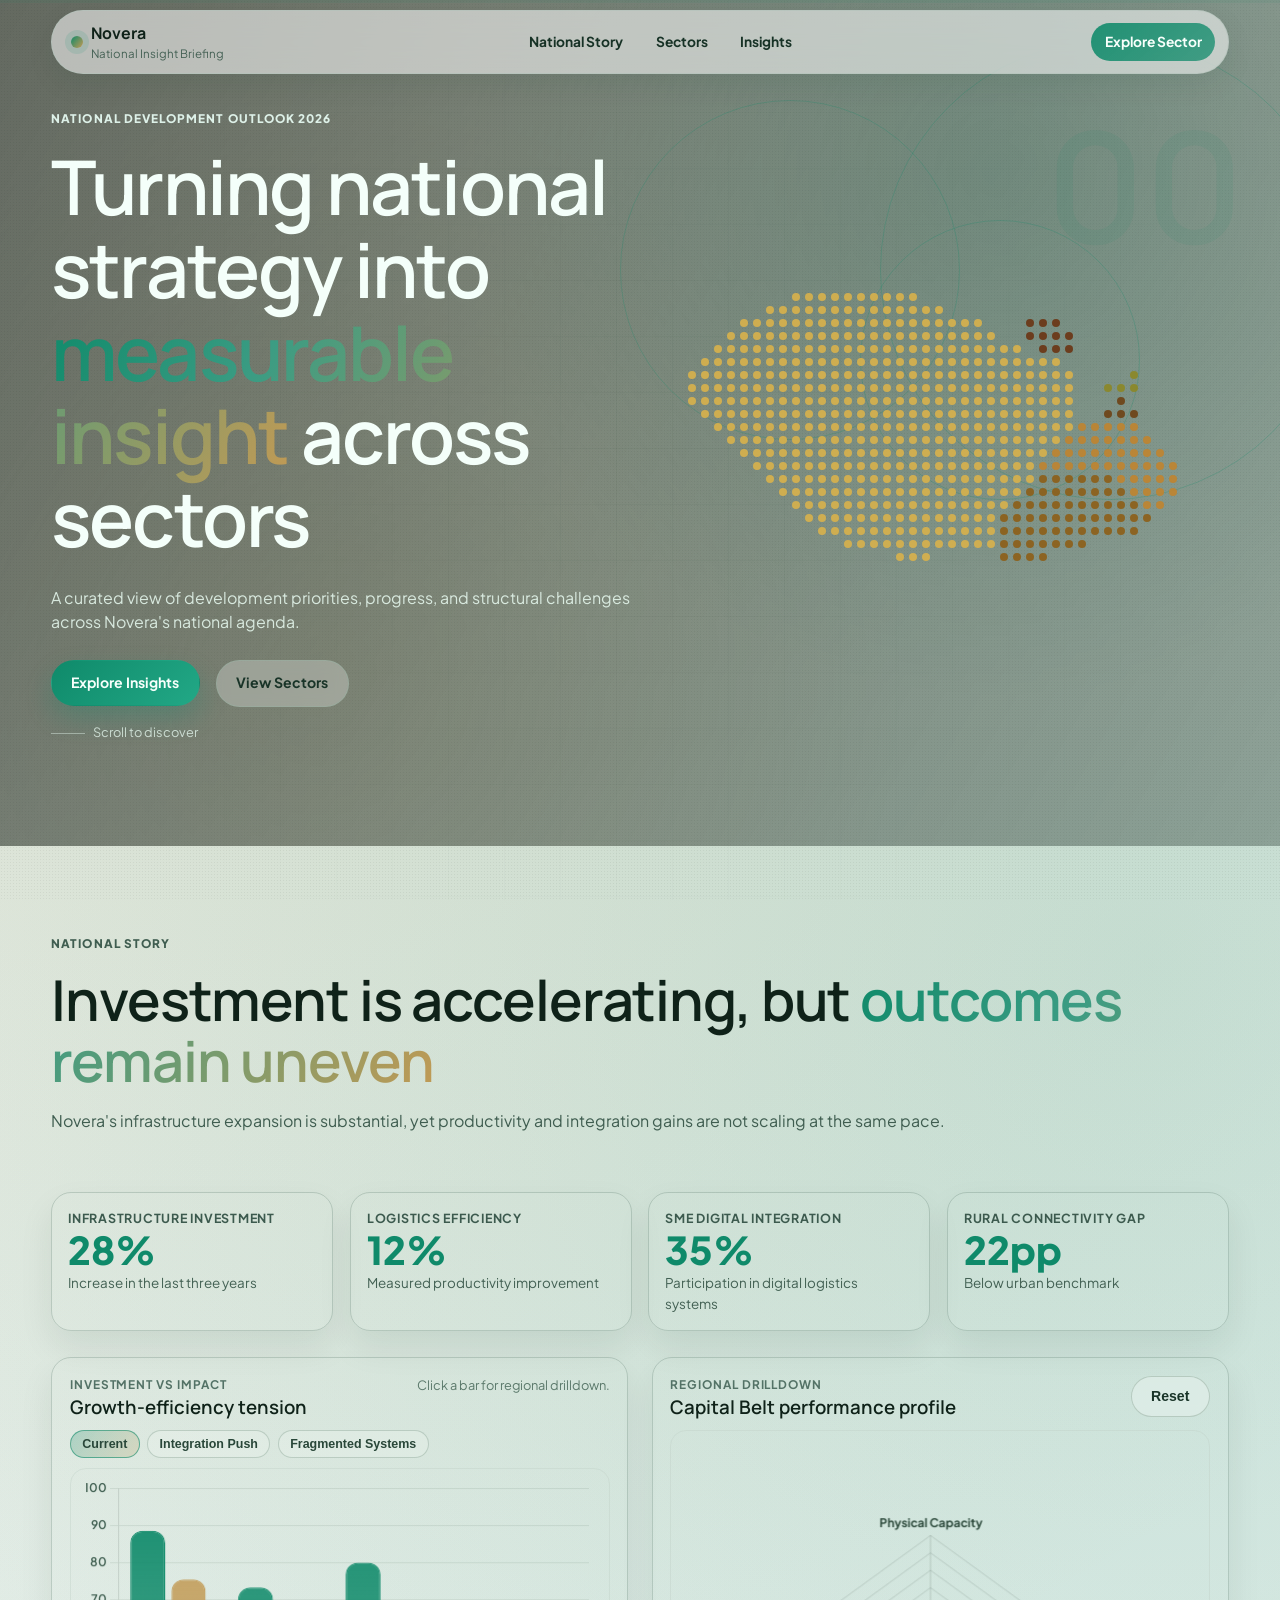
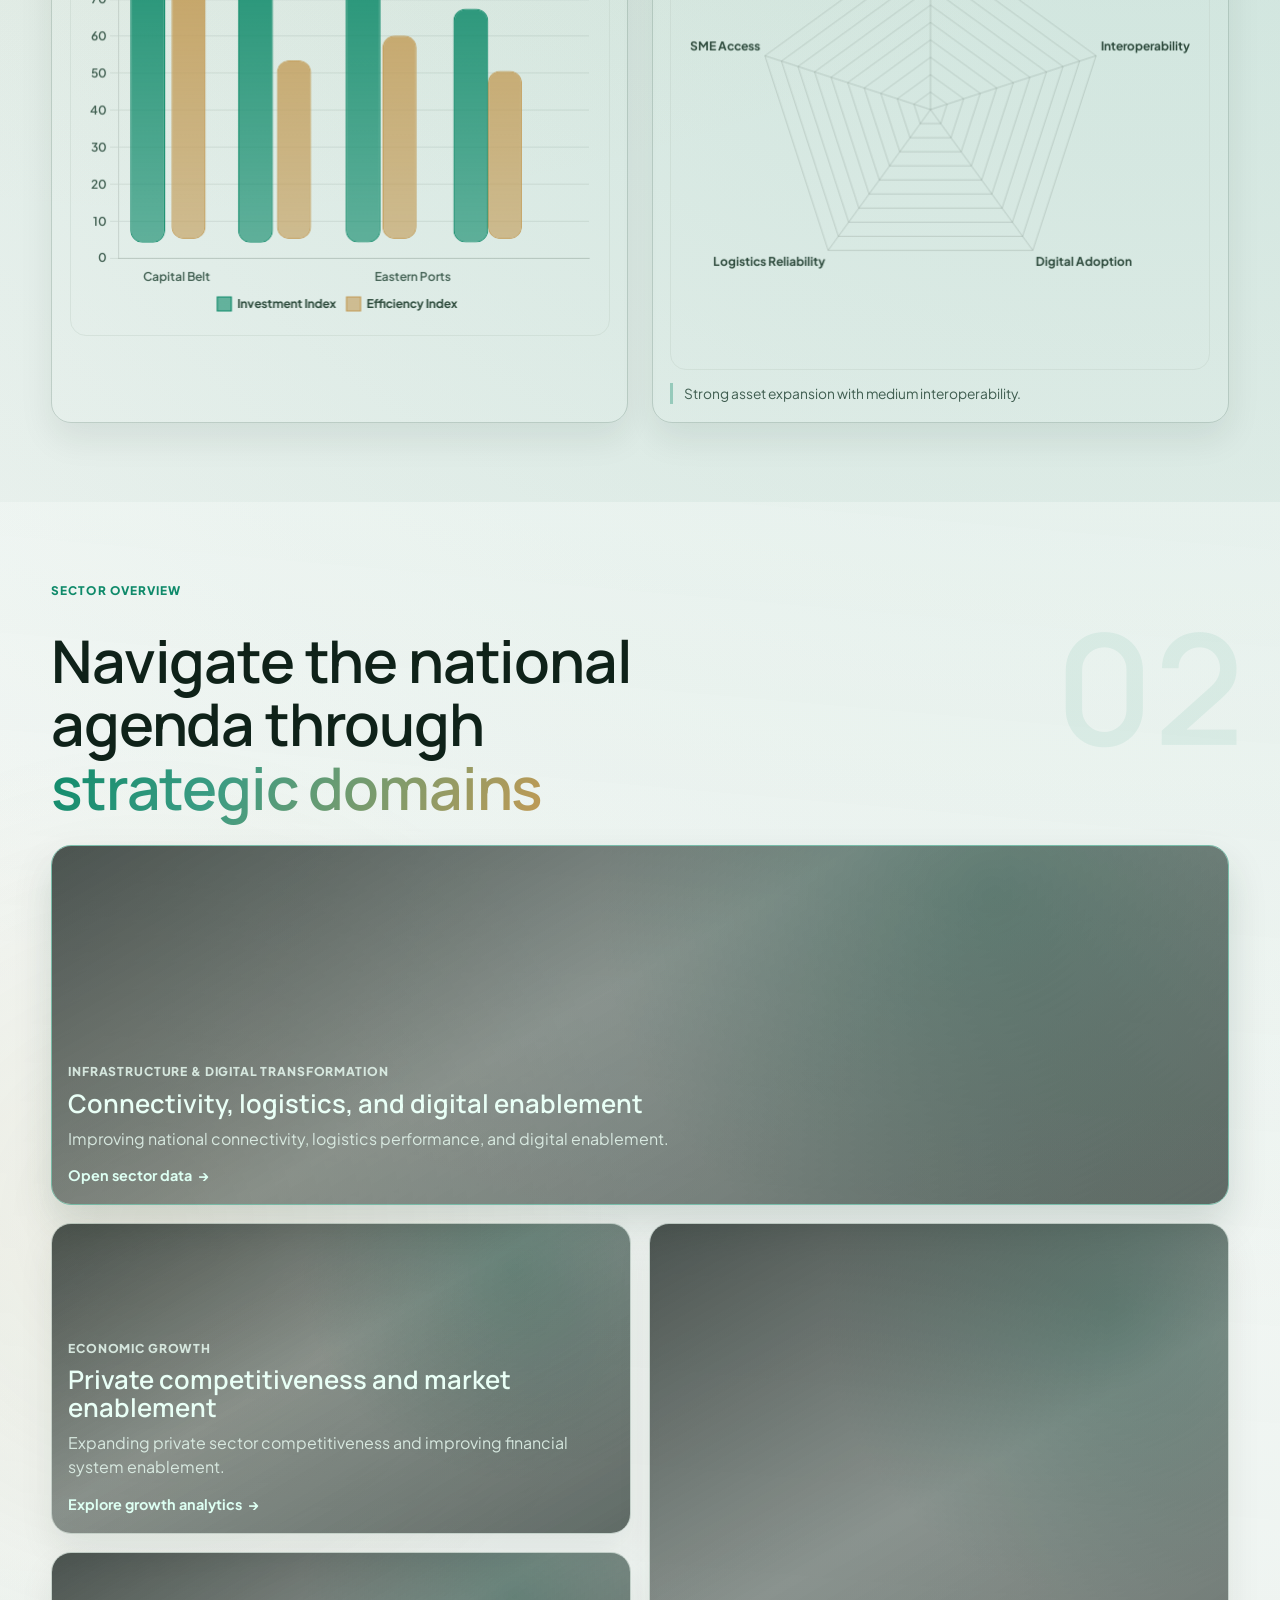
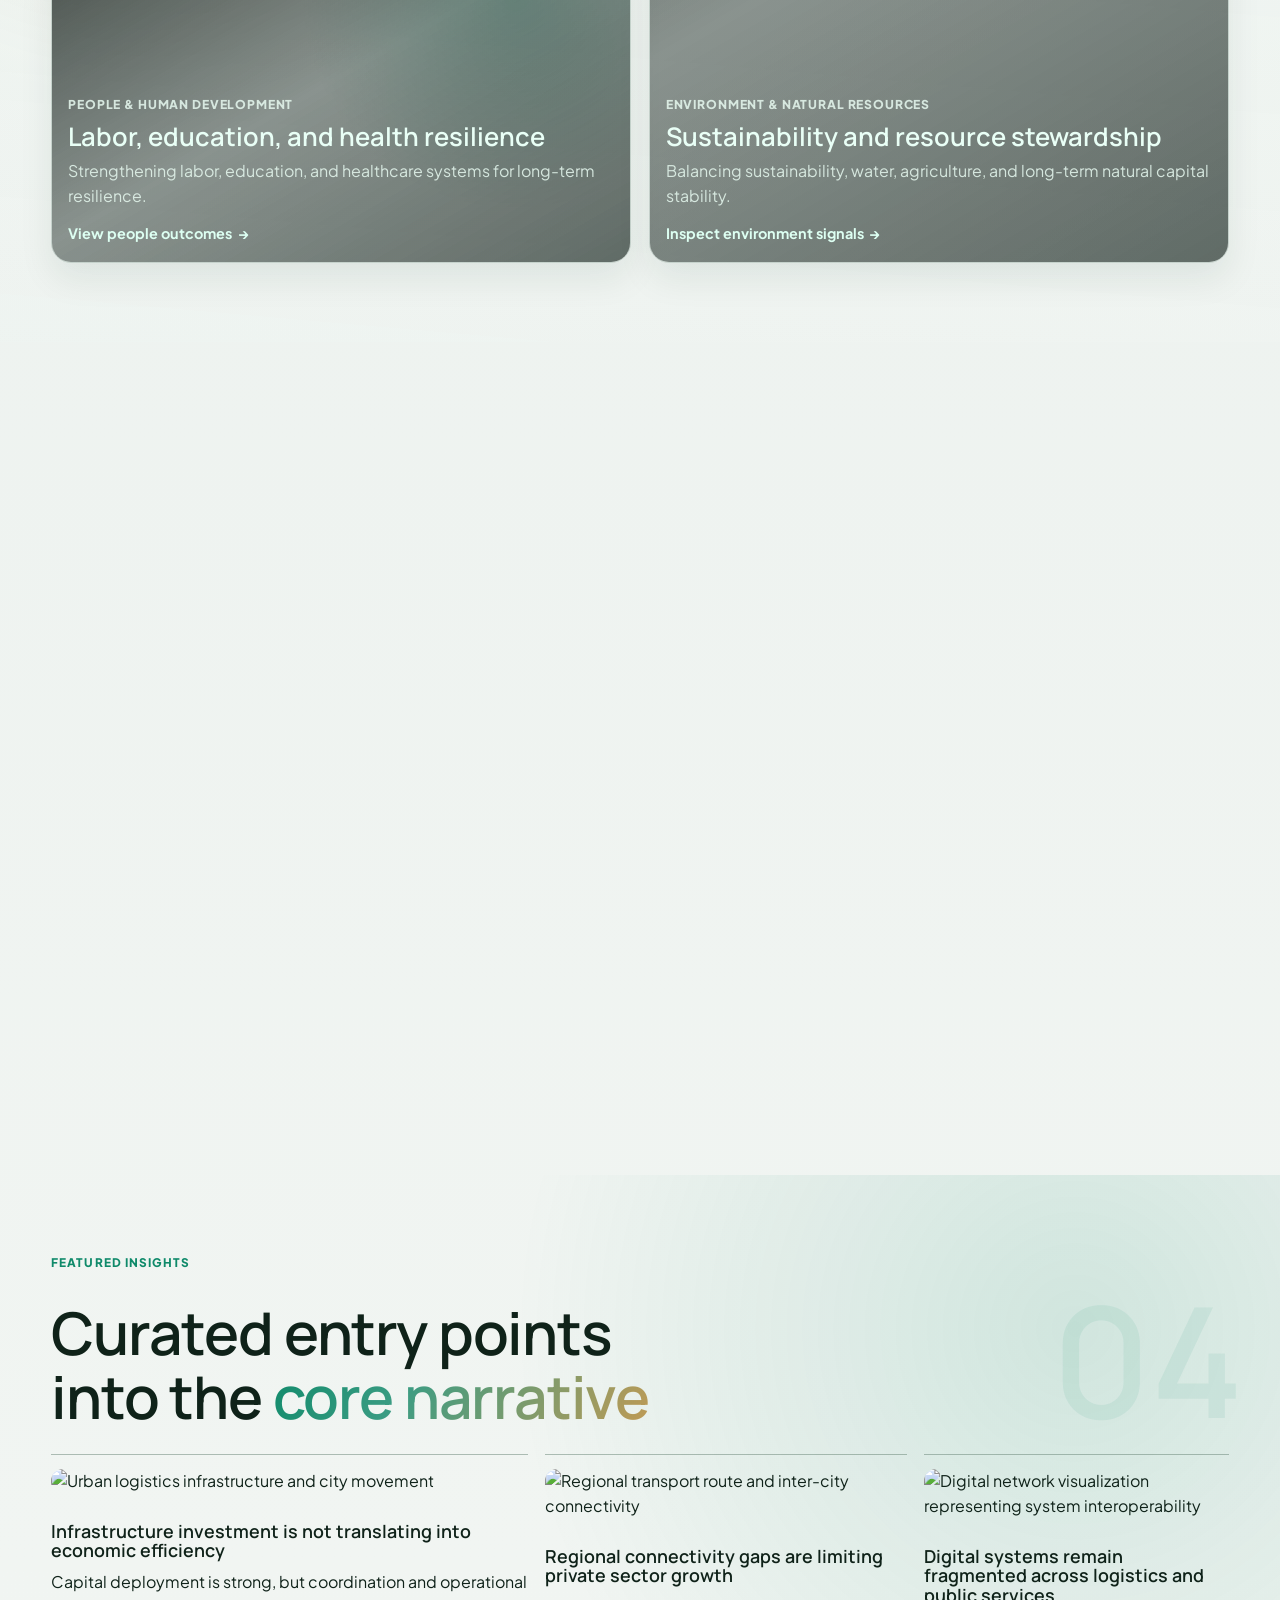
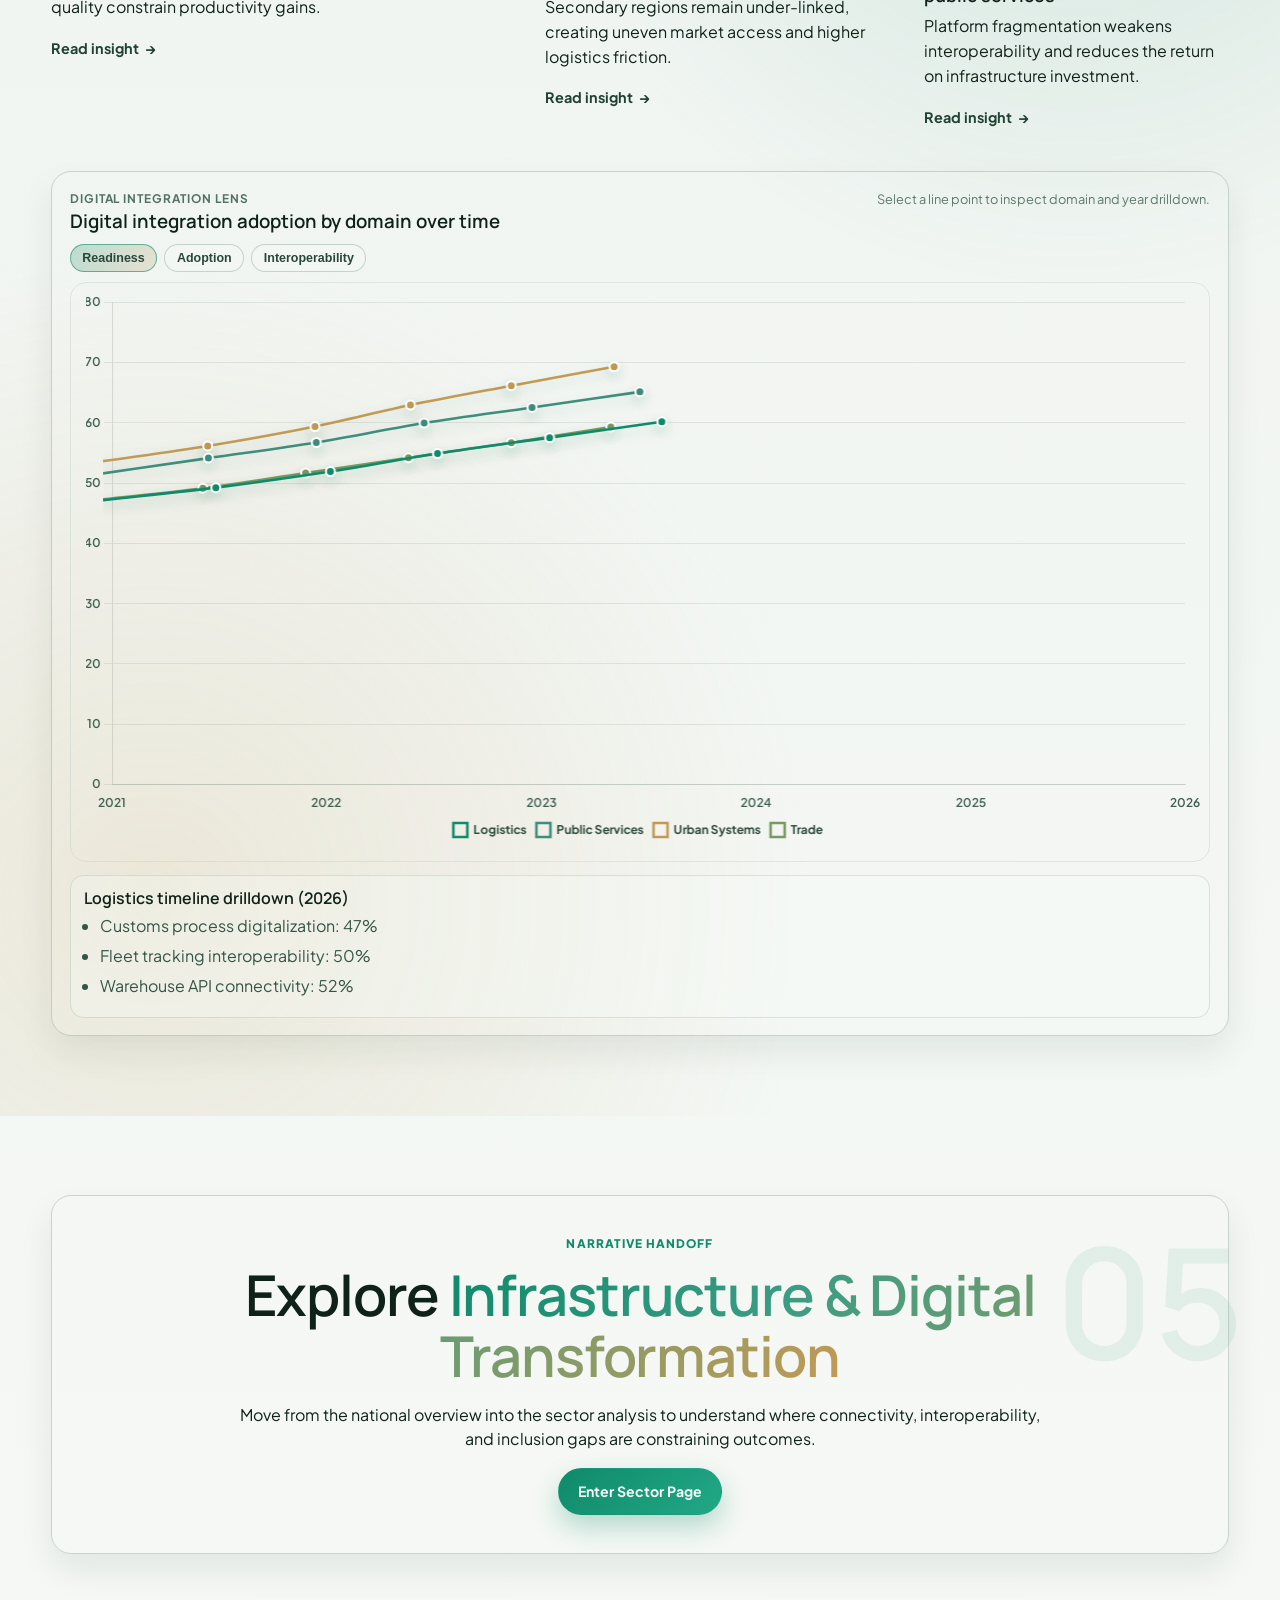
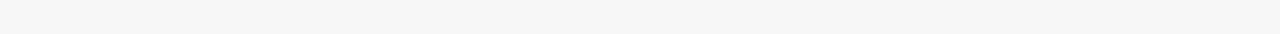
==== commit 173d2495: "Update featured insight CTAs and styling" ====
--- a/index.html
+++ b/index.html
@@ -285,6 +285,7 @@
               />
               <h3>Infrastructure investment is not translating into economic efficiency</h3>
               <p>Capital deployment is strong, but coordination and operational quality constrain productivity gains.</p>
+              <a class="insight-link" href="#">Read insight <span aria-hidden="true">→</span></a>
             </article>
             <article class="insight-card">
               <img
@@ -295,6 +296,7 @@
               />
               <h3>Regional connectivity gaps are limiting private sector growth</h3>
               <p>Secondary regions remain under-linked, creating uneven market access and higher logistics friction.</p>
+              <a class="insight-link" href="#">Read insight <span aria-hidden="true">→</span></a>
             </article>
             <article class="insight-card">
               <img
@@ -305,6 +307,7 @@
               />
               <h3>Digital systems remain fragmented across logistics and public services</h3>
               <p>Platform fragmentation weakens interoperability and reduces the return on infrastructure investment.</p>
+              <a class="insight-link" href="#">Read insight <span aria-hidden="true">→</span></a>
             </article>
           </div>
 
--- a/styles.css
+++ b/styles.css
@@ -900,6 +900,26 @@
   margin: 0;
 }
 
+.insight-link {
+  margin-top: var(--vr-2);
+  display: inline-flex;
+  align-items: center;
+  gap: 0.38rem;
+  text-decoration: none;
+  color: #1f4234;
+  font-weight: 700;
+  font-size: 0.9rem;
+}
+
+.insight-link span {
+  transition: transform 180ms ease;
+}
+
+.insight-link:hover span,
+.insight-link:focus-visible span {
+  transform: translateX(3px);
+}
+
 .domain-drilldown {
   margin-top: 0.85rem;
   padding: 0.85rem;
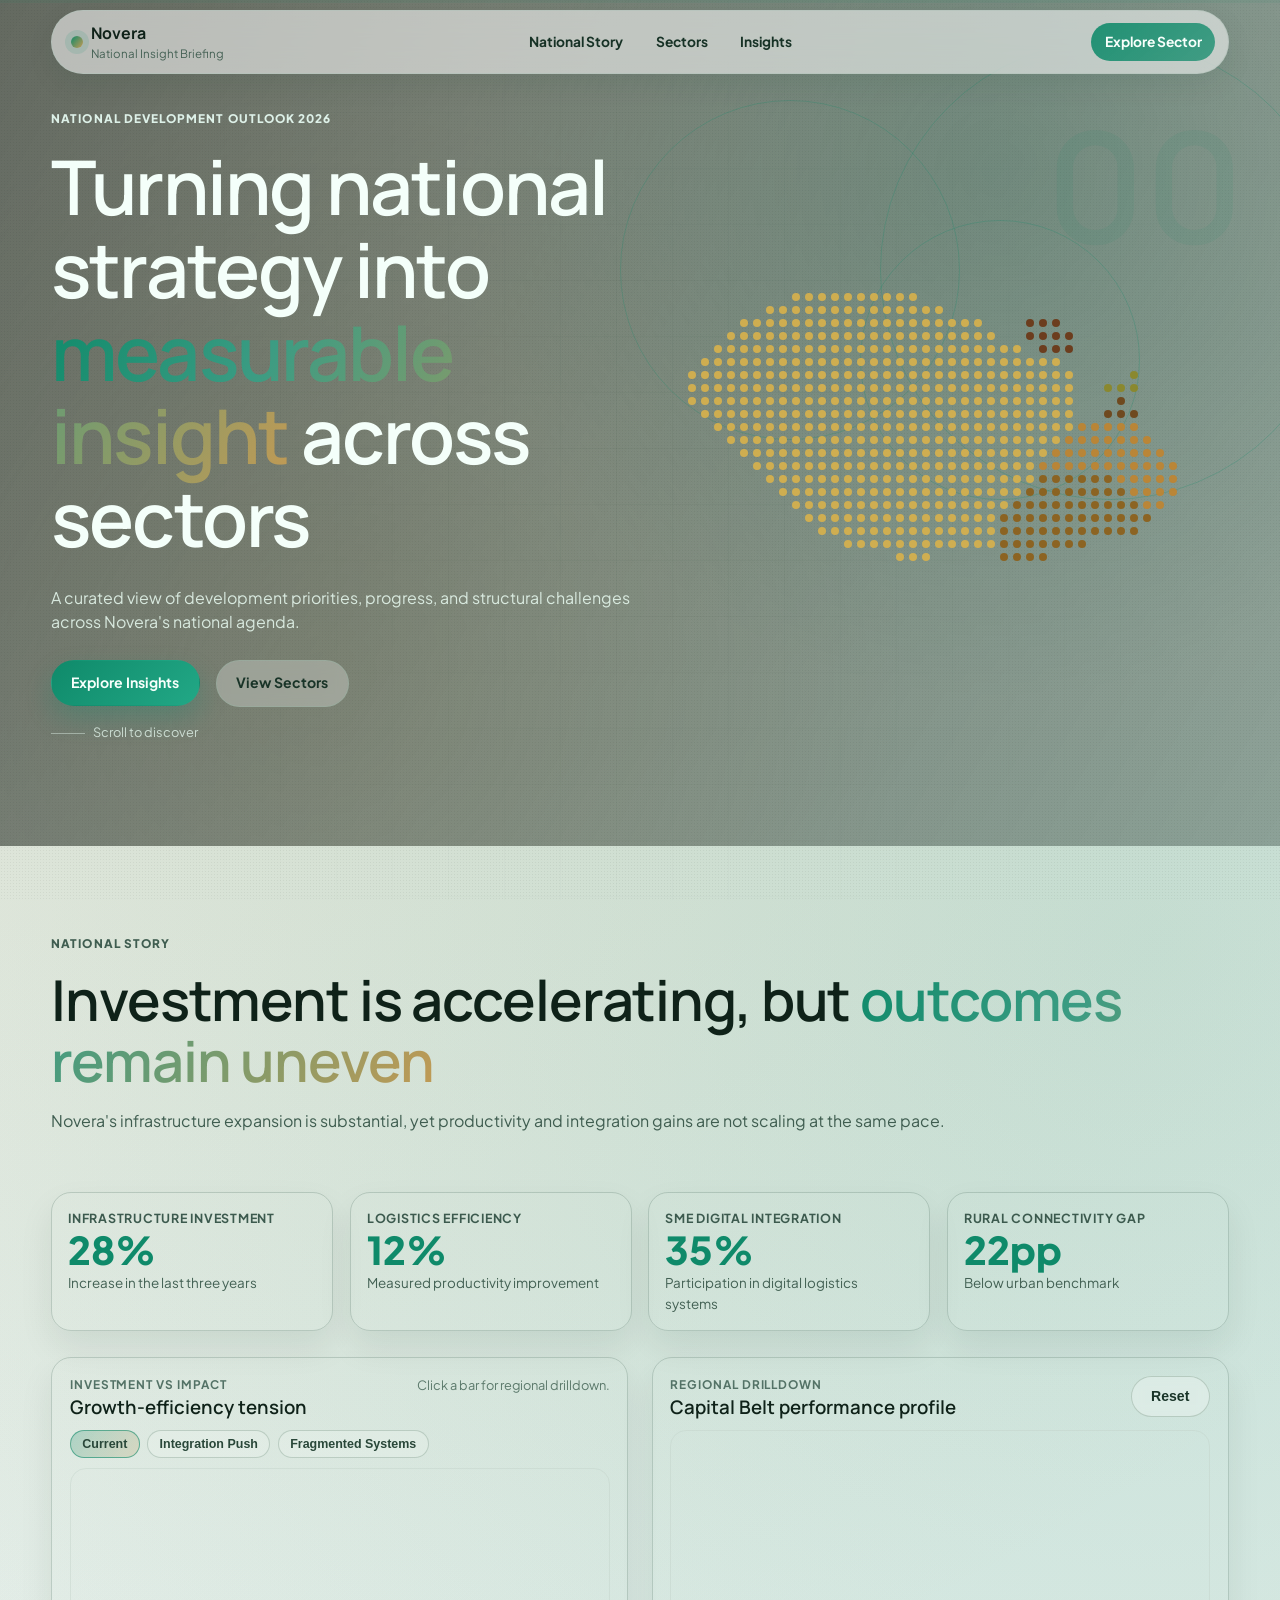
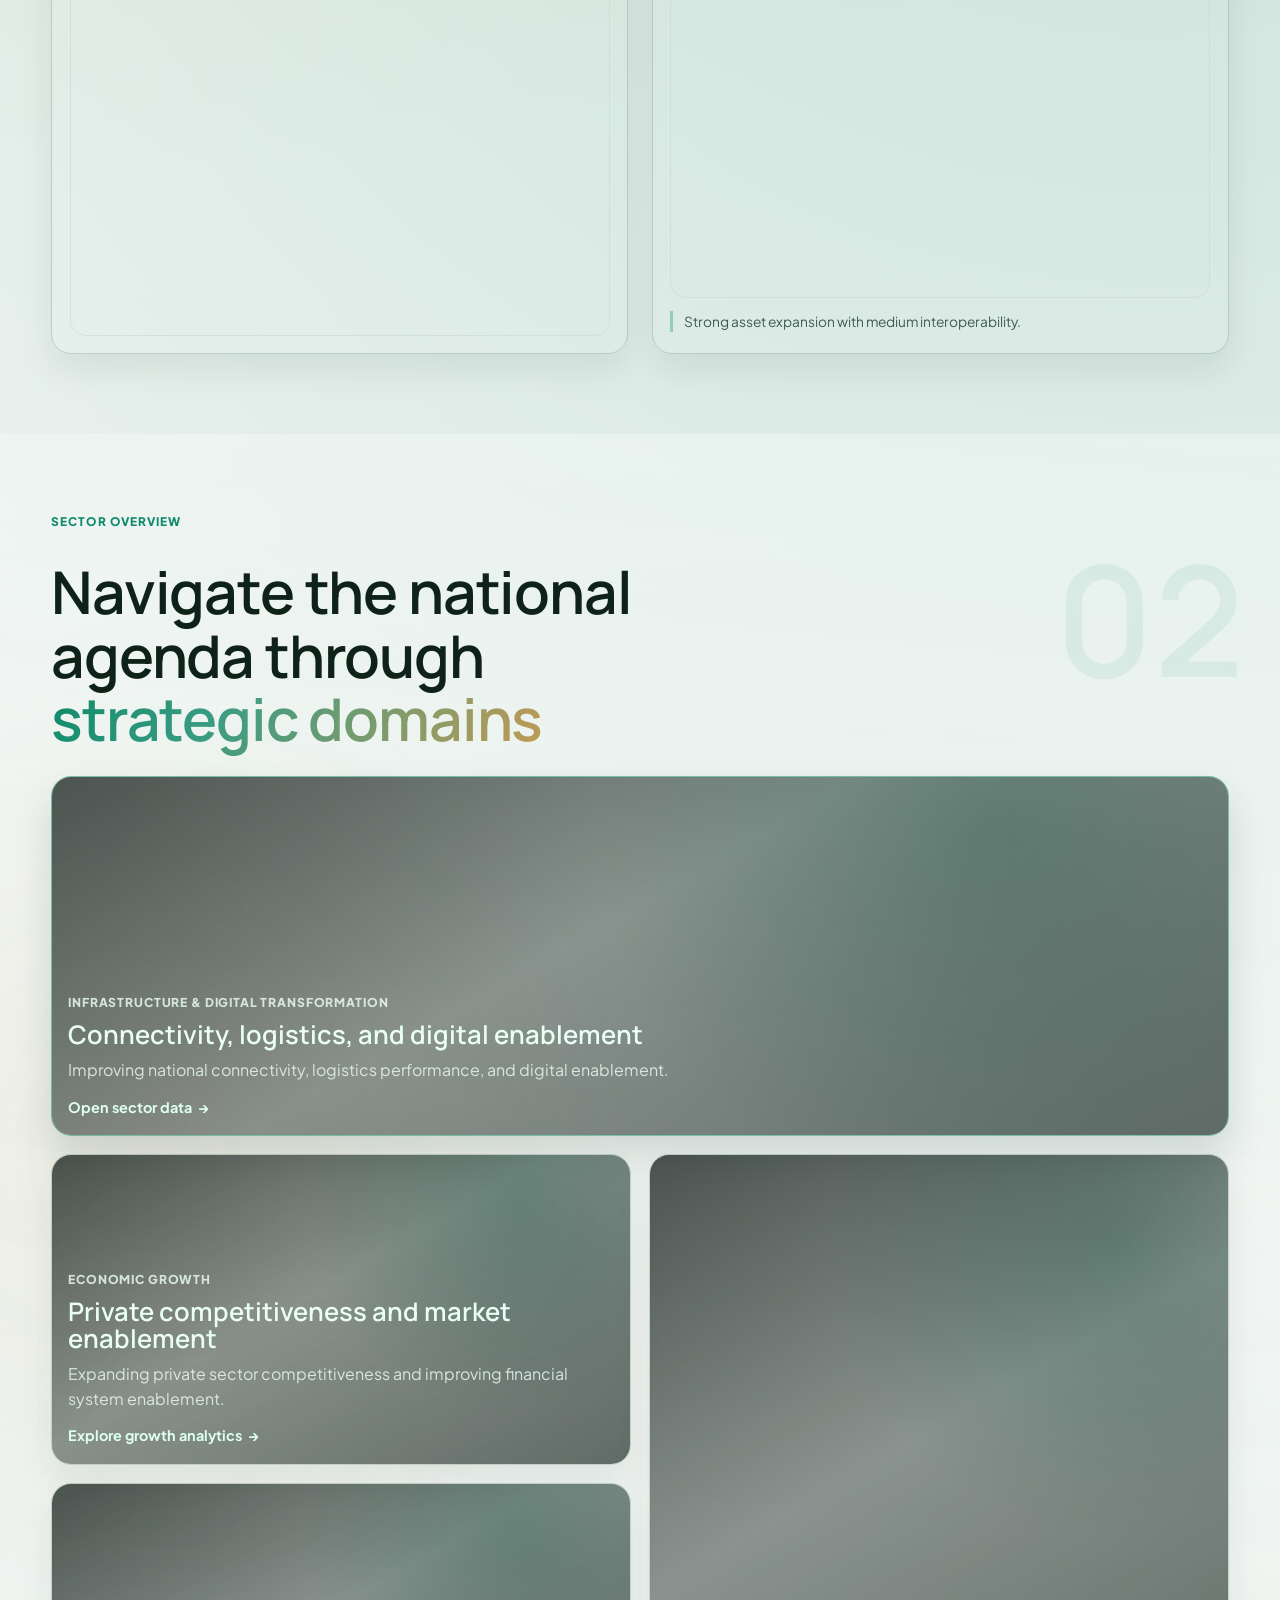
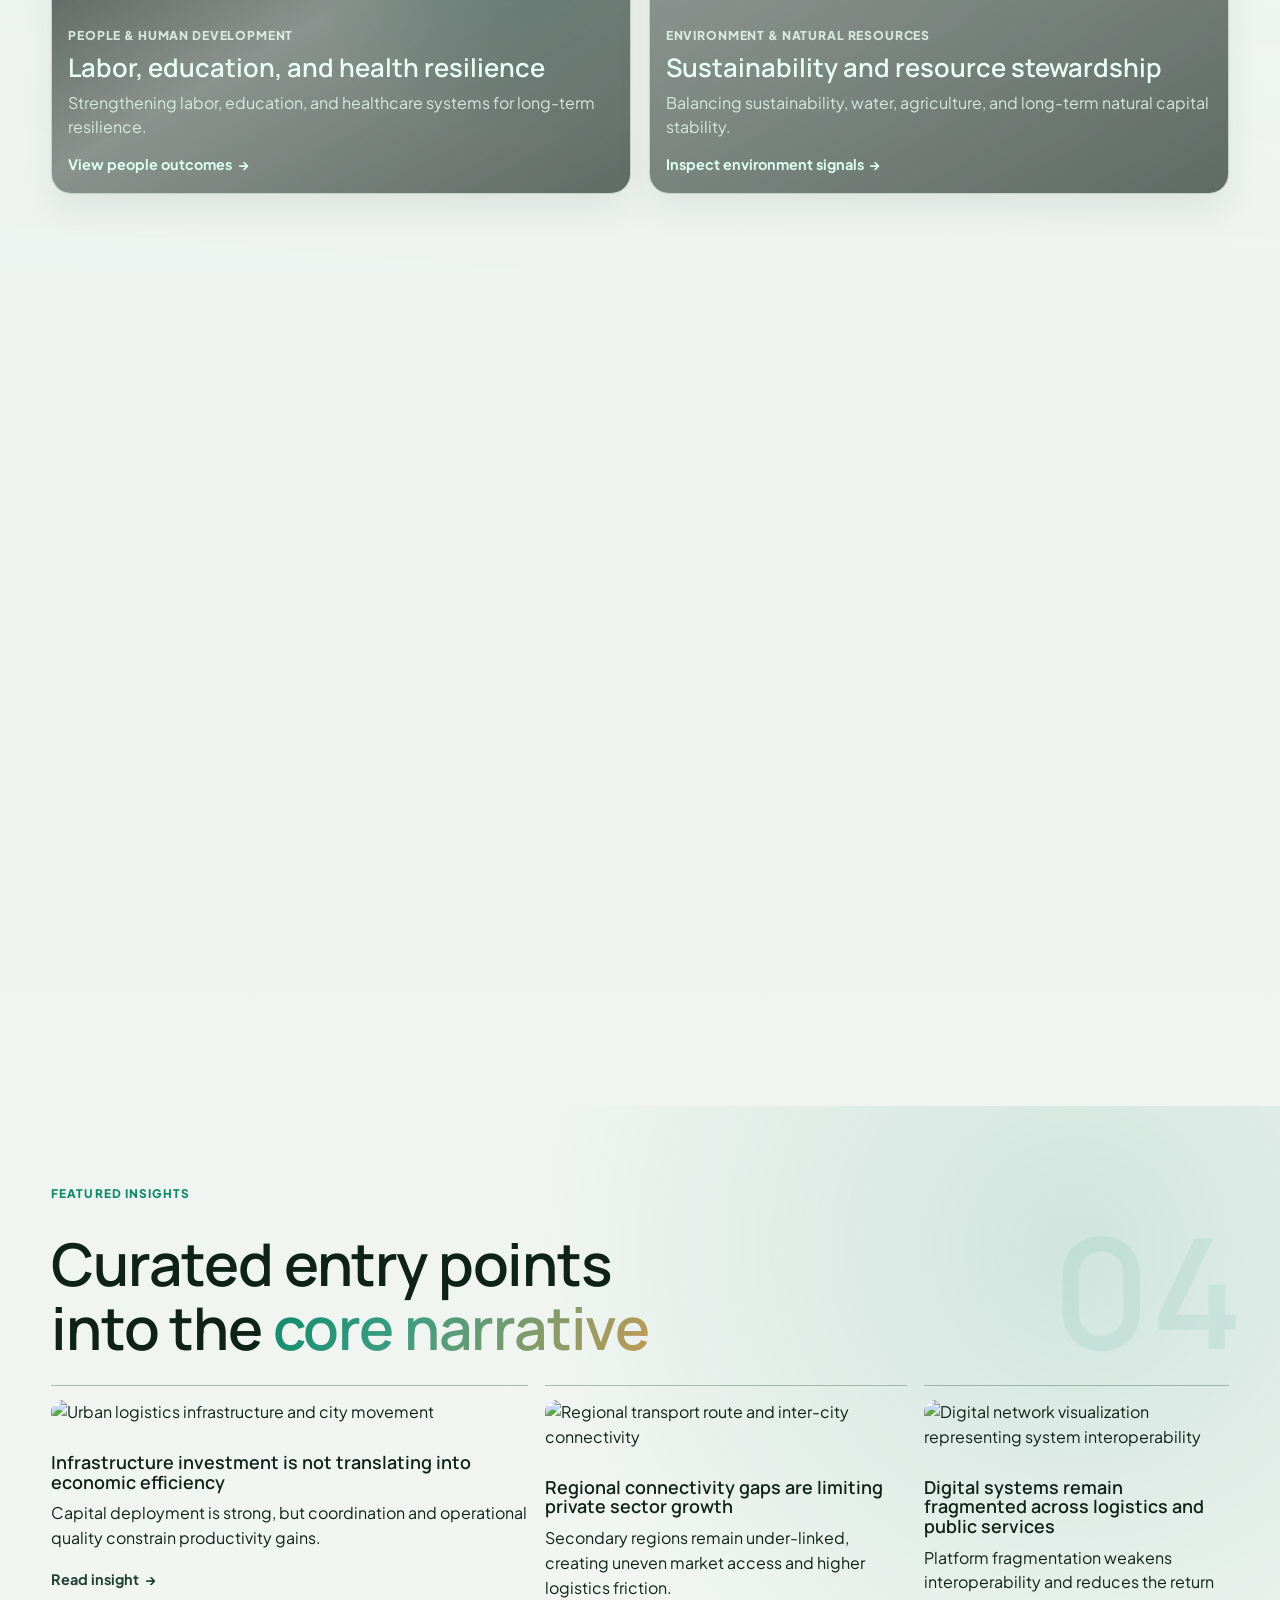
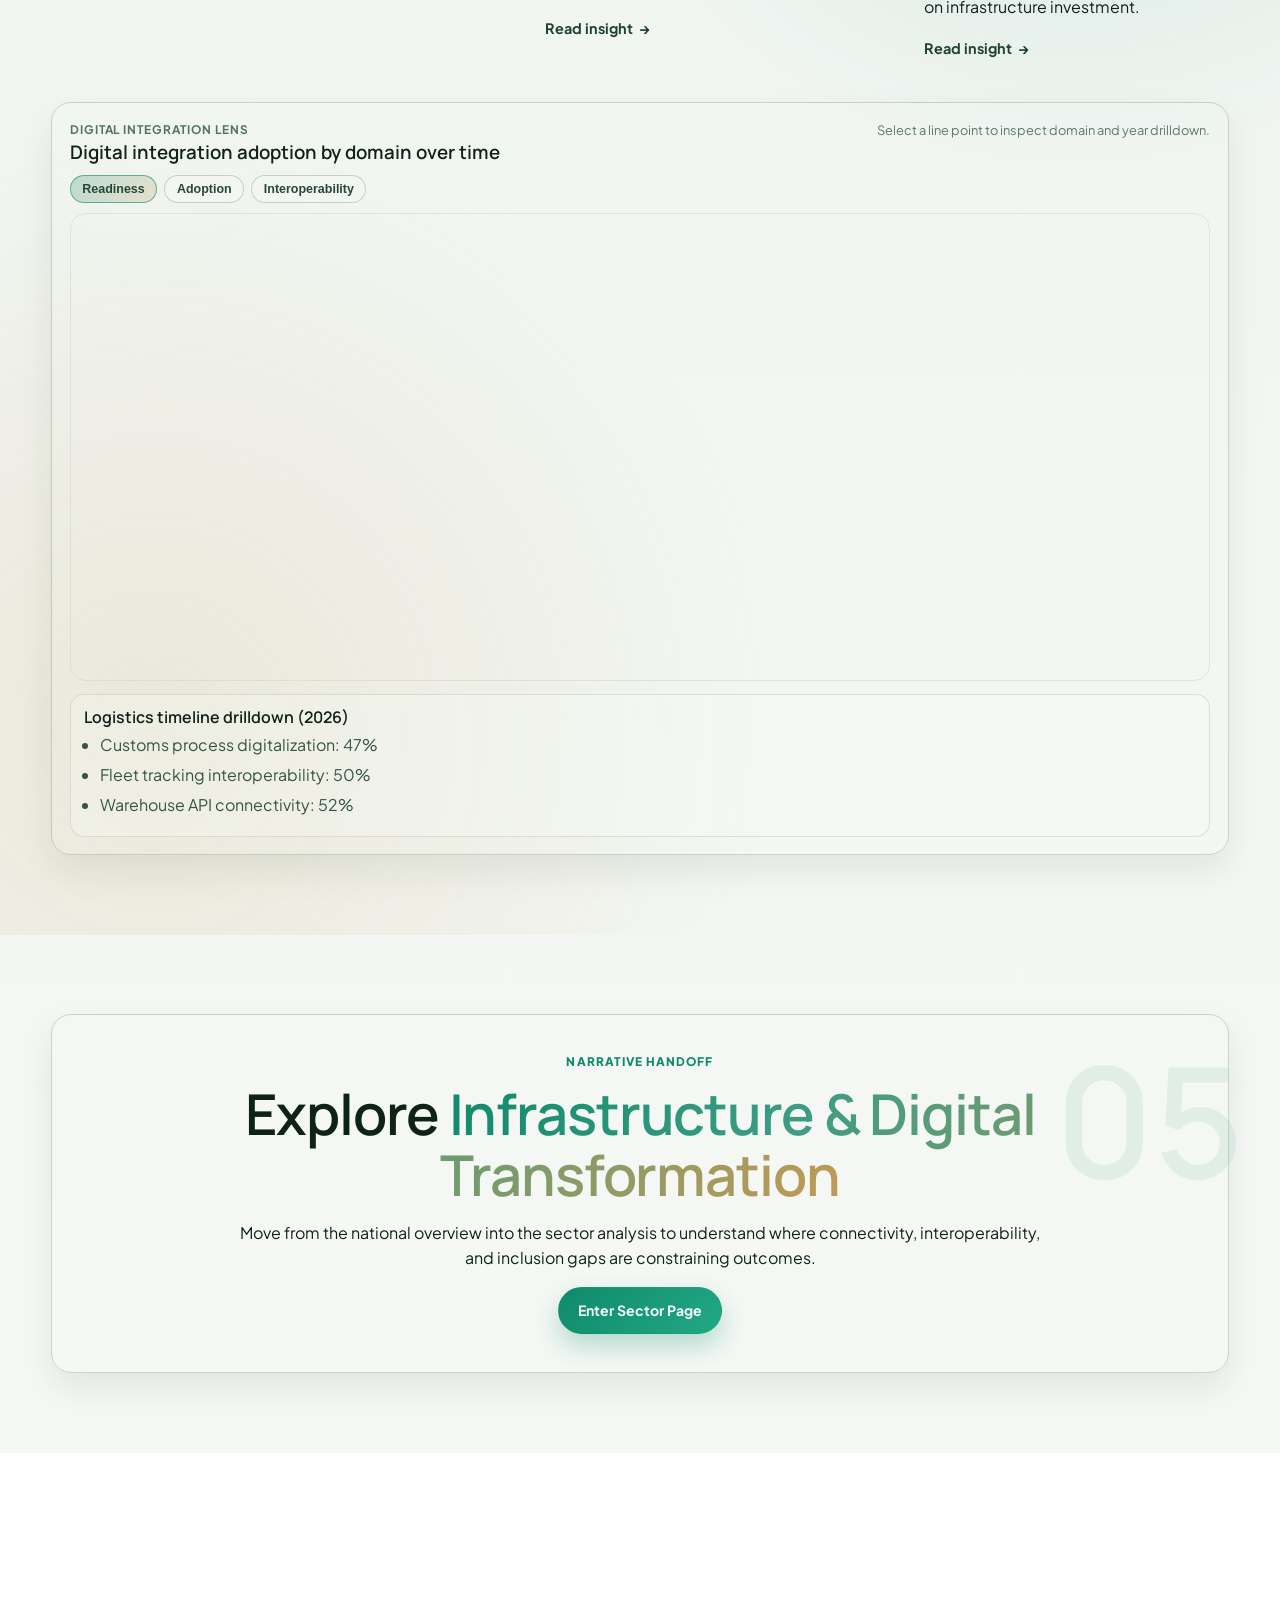
==== commit c756de04: "Refine cross-themes mountain chart: single subtle rising line" ====
--- a/index.html
+++ b/index.html
@@ -222,6 +222,17 @@
       </section>
 
       <section class="cross-themes section-reveal editorial-full" aria-labelledby="themes-title" data-step="03">
+        <div class="theme-mountain-bg" aria-hidden="true">
+          <svg viewBox="0 0 1200 340" preserveAspectRatio="none">
+            <defs>
+              <linearGradient id="mountainStrokeA" x1="0%" y1="0%" x2="100%" y2="0%">
+                <stop offset="0%" stop-color="#0f8a6a" stop-opacity="0.08"></stop>
+                <stop offset="100%" stop-color="#c29a54" stop-opacity="0.42"></stop>
+              </linearGradient>
+            </defs>
+            <path class="theme-mountain-line line-a" d="M0 320 L110 316 L220 307 L330 294 L440 278 L550 262 L660 242 L770 220 L880 195 L990 168 L1095 142 L1200 118"></path>
+          </svg>
+        </div>
         <div class="container">
           <div class="section-head">
             <p class="eyebrow">Cross-Sector Themes</p>
--- a/styles.css
+++ b/styles.css
@@ -751,6 +751,39 @@
 
 .cross-themes .container {
   width: var(--container);
+  position: relative;
+  z-index: 2;
+}
+
+.cross-themes {
+  position: relative;
+  overflow: hidden;
+}
+
+.theme-mountain-bg {
+  position: absolute;
+  inset: auto 0 300px;
+  height: clamp(140px, 24vh, 220px);
+  pointer-events: none;
+  z-index: 0;
+  opacity: 0.45;
+}
+
+.theme-mountain-bg svg {
+  width: 100%;
+  height: 100%;
+}
+
+.theme-mountain-line {
+  fill: none;
+  stroke-linecap: round;
+  stroke-linejoin: round;
+  opacity: 0.18;
+}
+
+.theme-mountain-line.line-a {
+  stroke: url(#mountainStrokeA);
+  stroke-width: 2.4;
 }
 
 .national-story.editorial-full {
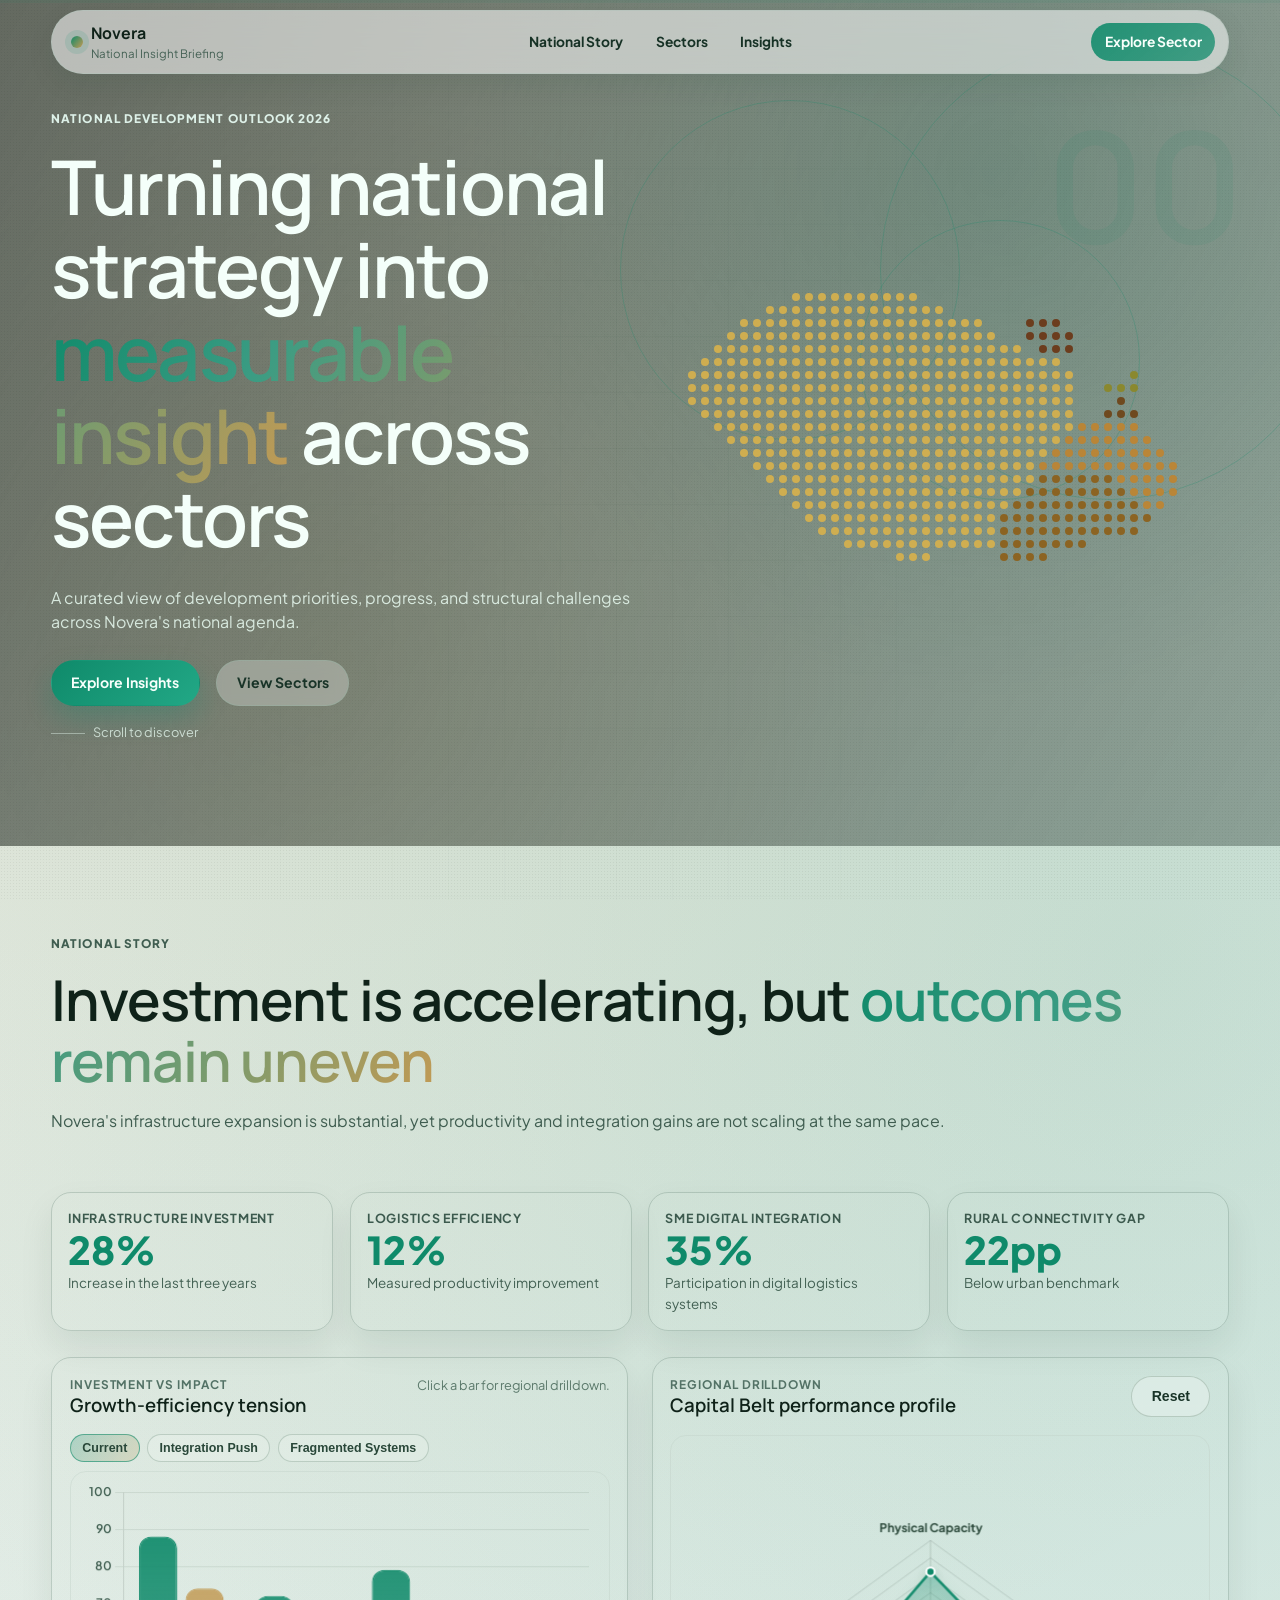
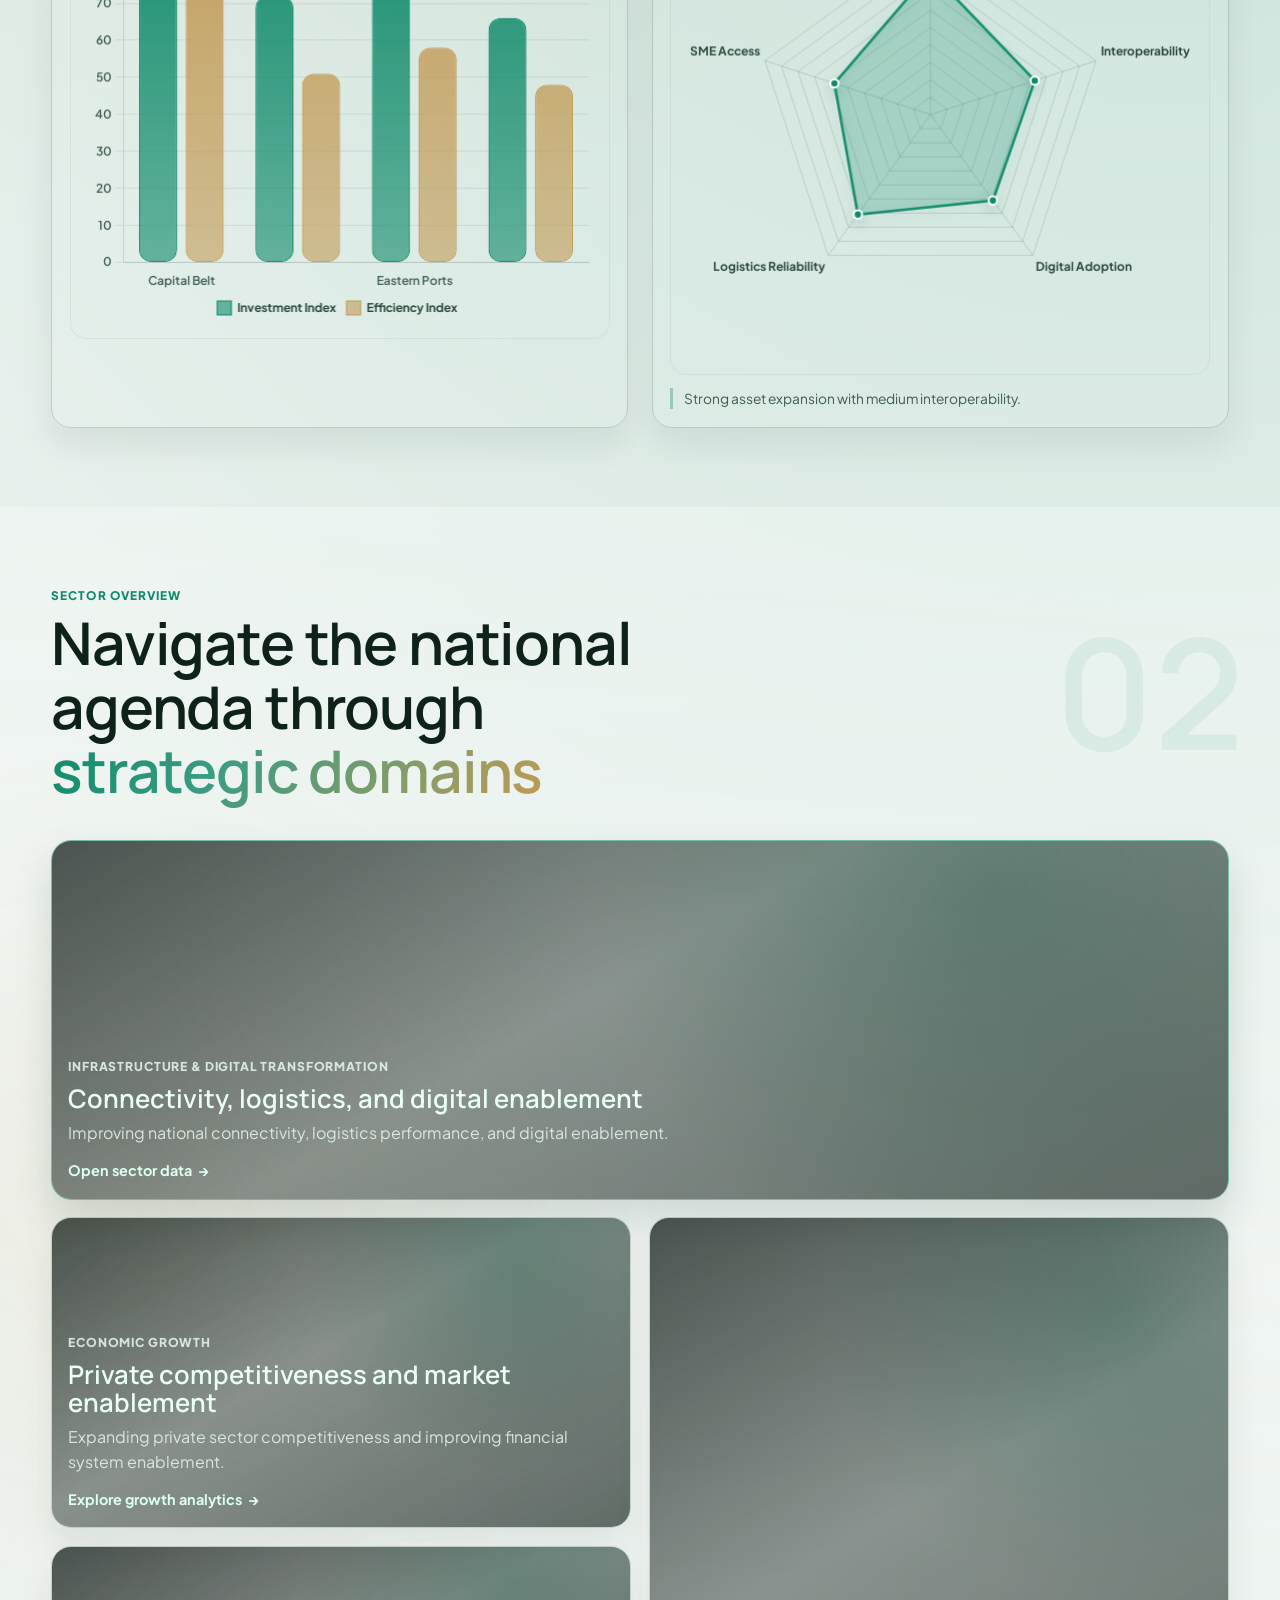
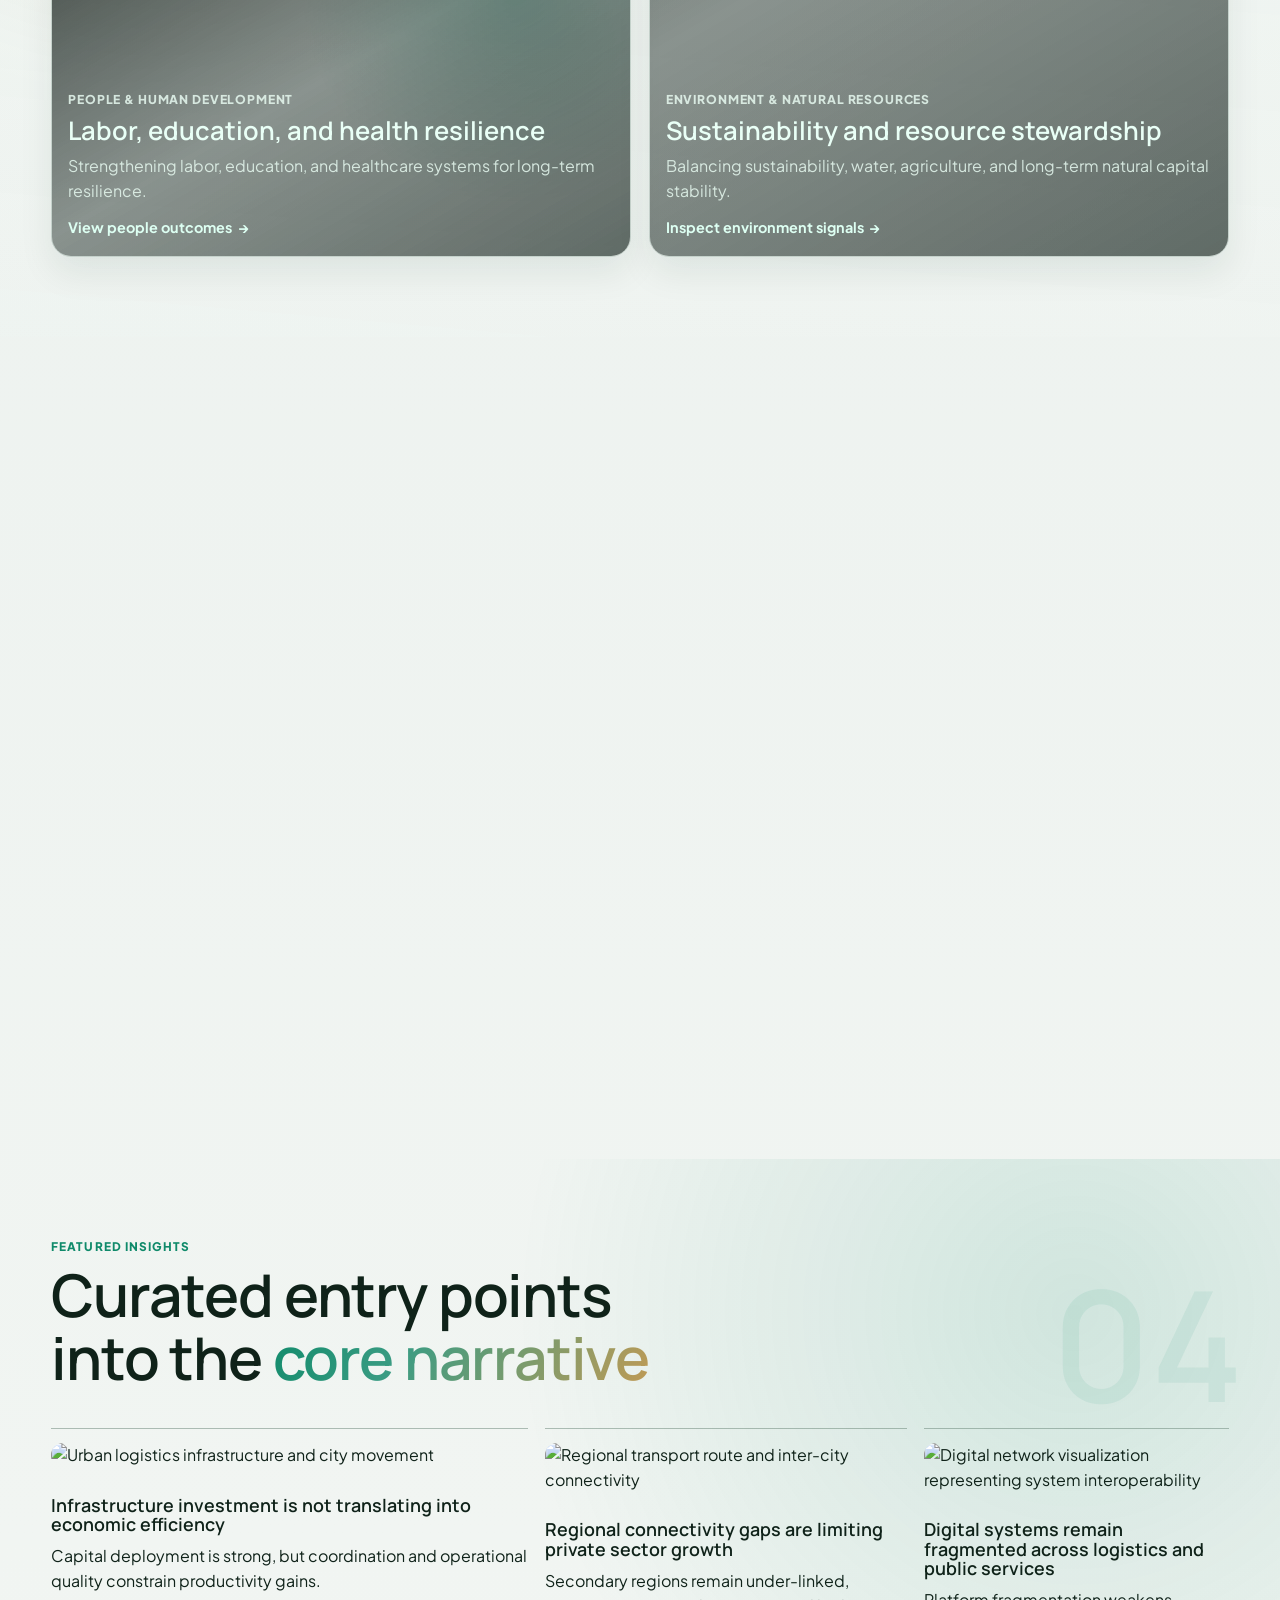
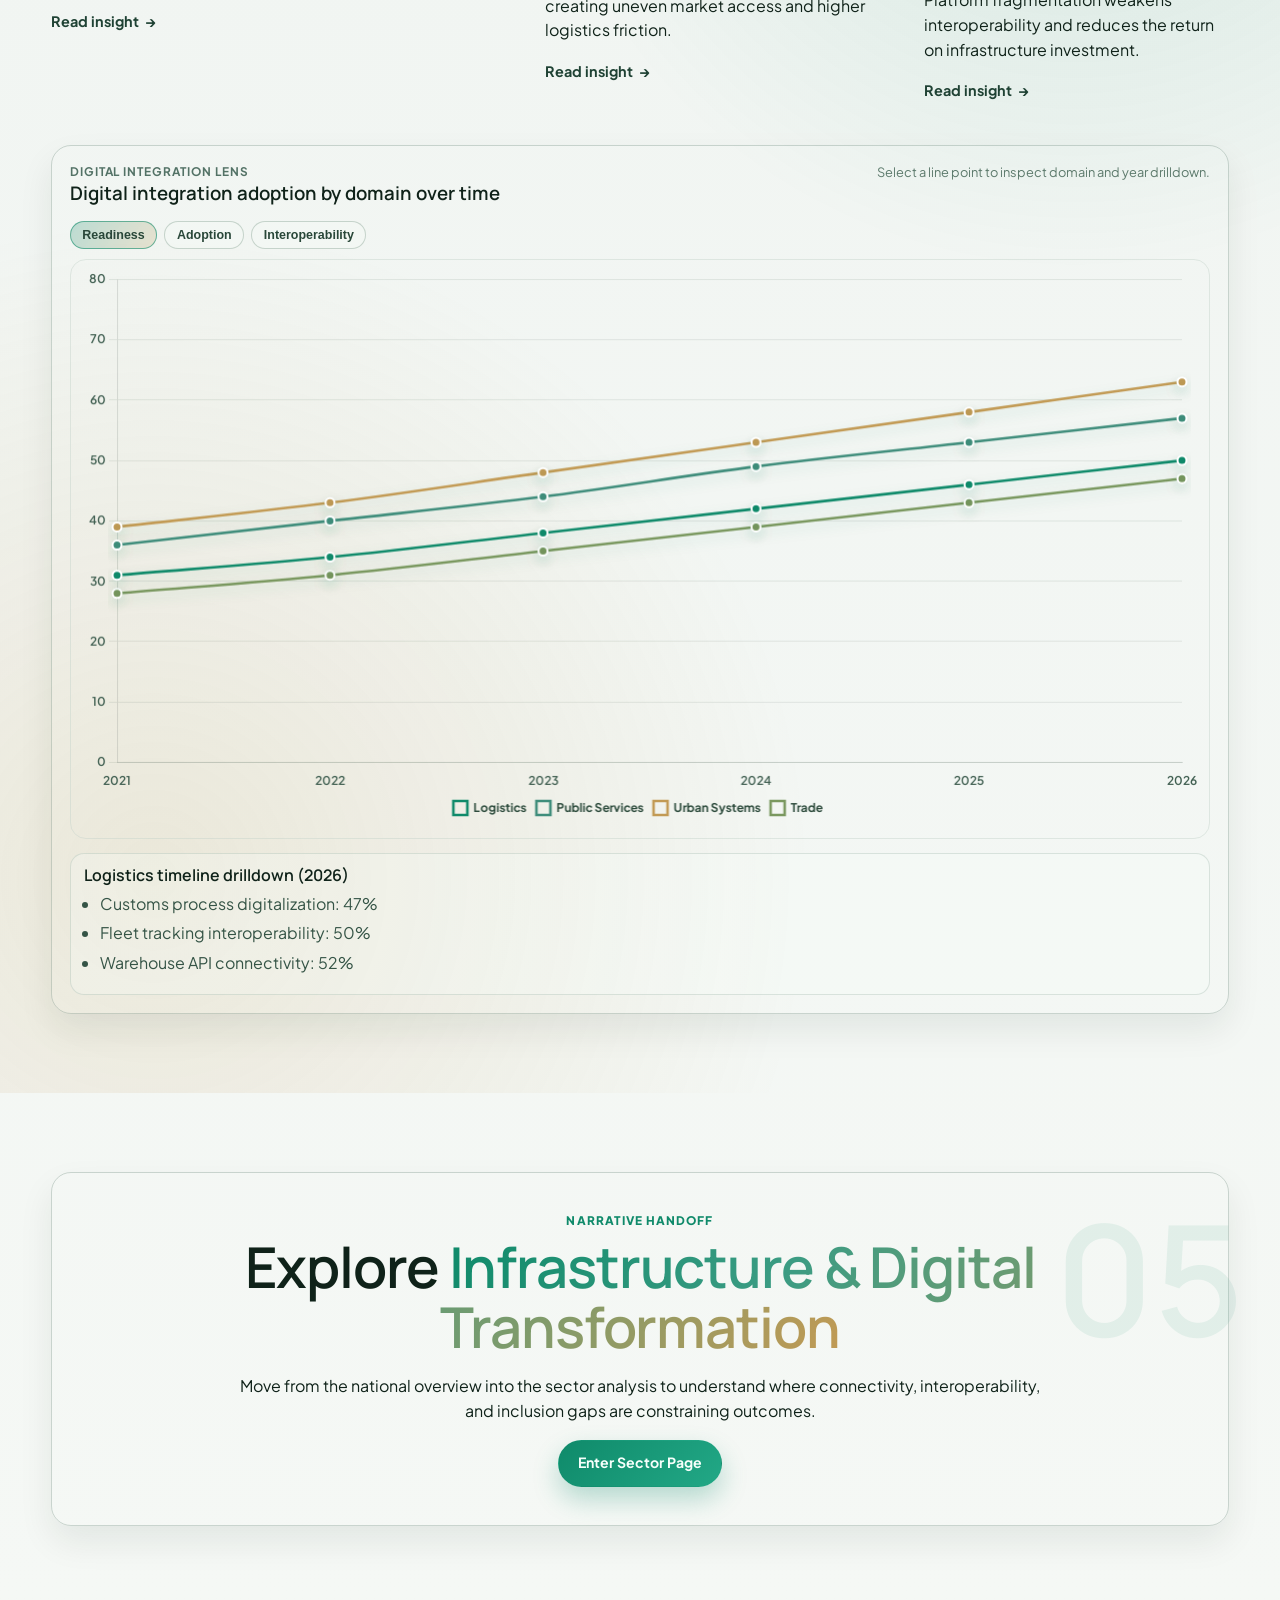
==== commit 6281533d: "Polish mountain trend chart motion and heading spacing" ====
--- a/index.html
+++ b/index.html
@@ -226,11 +226,12 @@
           <svg viewBox="0 0 1200 340" preserveAspectRatio="none">
             <defs>
               <linearGradient id="mountainStrokeA" x1="0%" y1="0%" x2="100%" y2="0%">
-                <stop offset="0%" stop-color="#0f8a6a" stop-opacity="0.08"></stop>
-                <stop offset="100%" stop-color="#c29a54" stop-opacity="0.42"></stop>
+                <stop offset="0%" stop-color="#0f8a6a" stop-opacity="0.12"></stop>
+                <stop offset="100%" stop-color="#c29a54" stop-opacity="0.48"></stop>
               </linearGradient>
             </defs>
-            <path class="theme-mountain-line line-a" d="M0 320 L110 316 L220 307 L330 294 L440 278 L550 262 L660 242 L770 220 L880 195 L990 168 L1095 142 L1200 118"></path>
+            <path class="theme-mountain-line line-a" d="M0 322 L552 156 L632 198 L1200 76"></path>
+            <path class="theme-mountain-arrow" d="M-16 -8 L0 0 L-16 8 Z"></path>
           </svg>
         </div>
         <div class="container">
--- a/styles.css
+++ b/styles.css
@@ -334,7 +334,7 @@
 }
 
 .eyebrow {
-  margin: 0 0 0.75rem;
+  margin: 0 0 0.4rem;
   font-size: 0.74rem;
   font-weight: 800;
   text-transform: uppercase;
@@ -553,11 +553,11 @@
   justify-content: space-between;
   align-items: flex-start;
   gap: 0.7rem;
-  margin-bottom: 0.8rem;
+  margin-bottom: 1.15rem;
 }
 
 .panel-kicker {
-  margin: 0 0 0.2rem;
+  margin: 0 0 0.08rem;
   color: #537266;
   font-size: 0.74rem;
   text-transform: uppercase;
@@ -622,6 +622,7 @@
 .section-head h2 {
   font-size: clamp(2.1rem, 4.6vw, 4.4rem);
   margin-top: 0;
+  margin-bottom: 0.75rem;
 }
 
 .section-head h2 { max-width: 16ch; }
@@ -632,7 +633,7 @@
 
 .section-head {
   display: grid;
-  gap: var(--vr-2);
+  gap: 0;
   width: 100%;
   margin-inline: auto;
 }
@@ -766,7 +767,7 @@
   height: clamp(140px, 24vh, 220px);
   pointer-events: none;
   z-index: 0;
-  opacity: 0.45;
+  opacity: 0.5;
 }
 
 .theme-mountain-bg svg {
@@ -778,12 +779,20 @@
   fill: none;
   stroke-linecap: round;
   stroke-linejoin: round;
-  opacity: 0.18;
+  opacity: 0.23;
 }
 
 .theme-mountain-line.line-a {
   stroke: url(#mountainStrokeA);
-  stroke-width: 2.4;
+  stroke-width: 3.6;
+}
+
+.theme-mountain-arrow {
+  fill: #c29a54;
+  fill-opacity: 0.84;
+  opacity: 0;
+  transform-box: fill-box;
+  transform-origin: center;
 }
 
 .national-story.editorial-full {
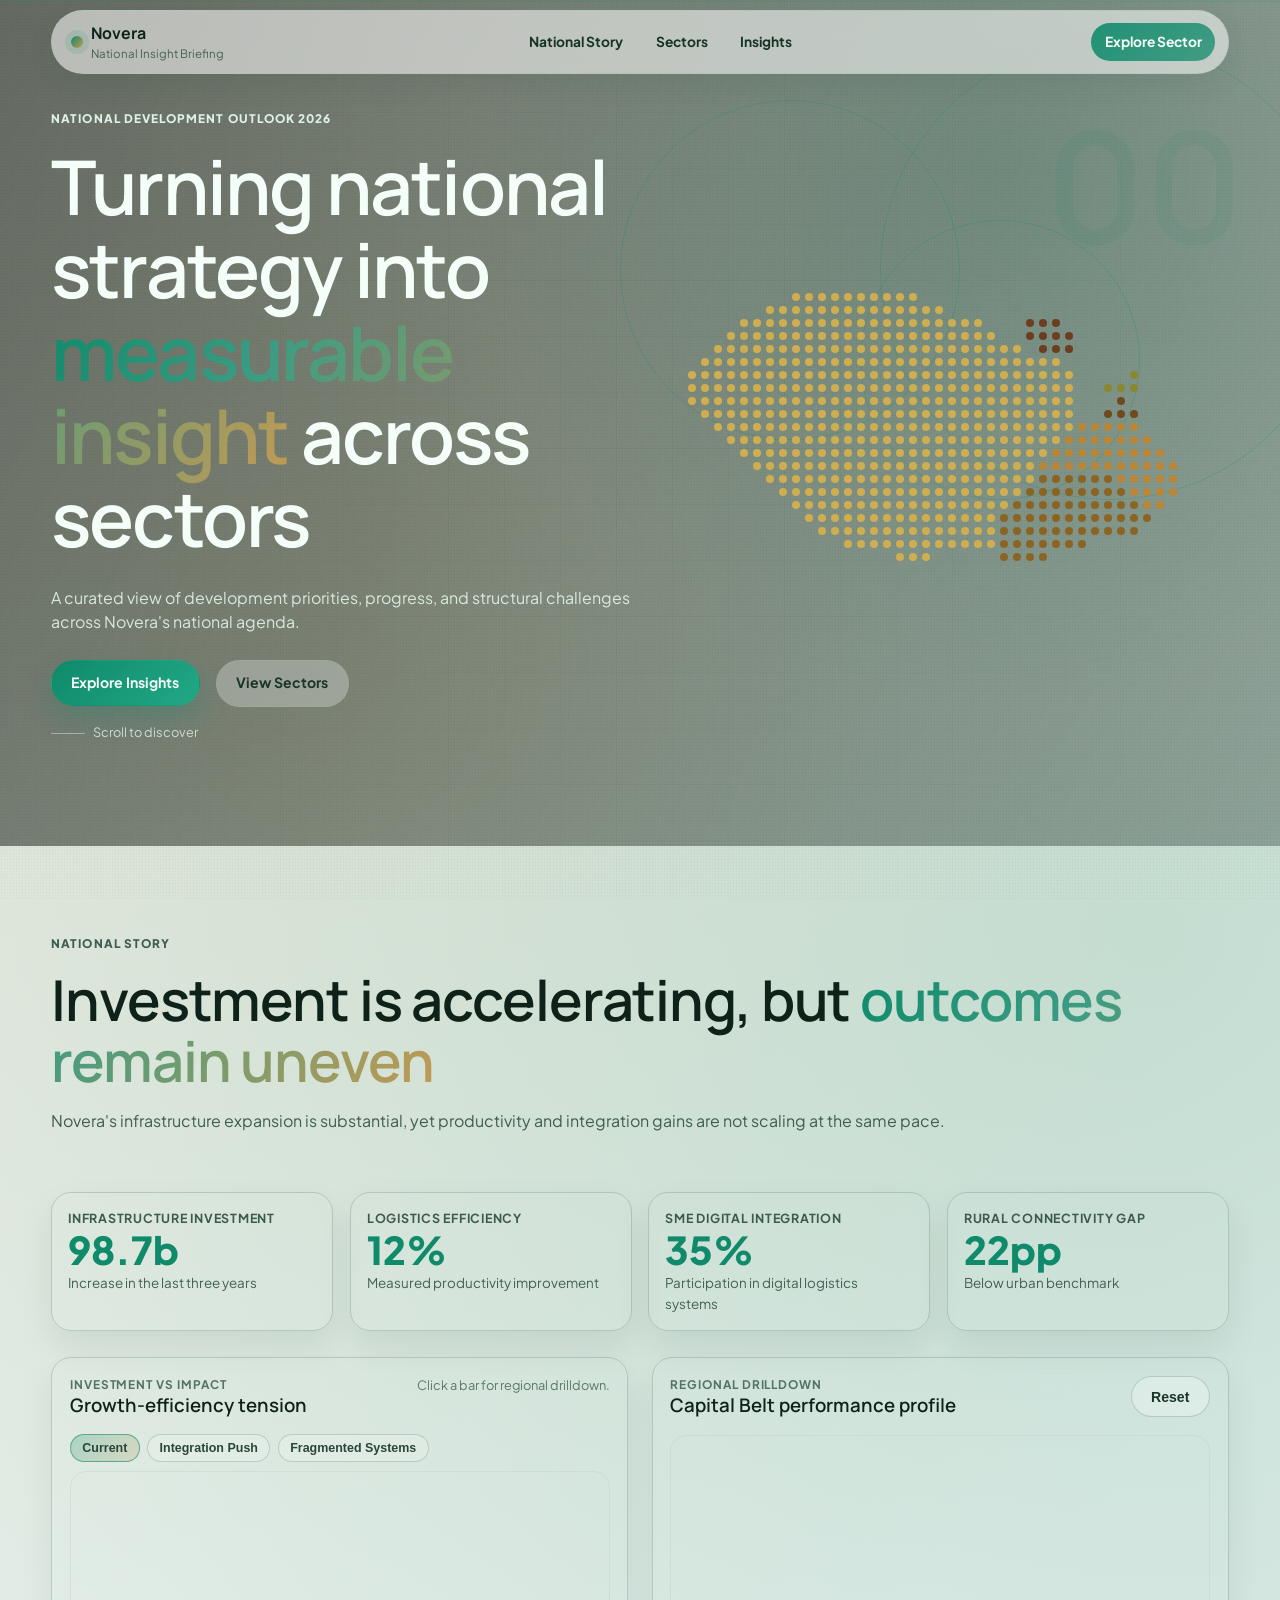
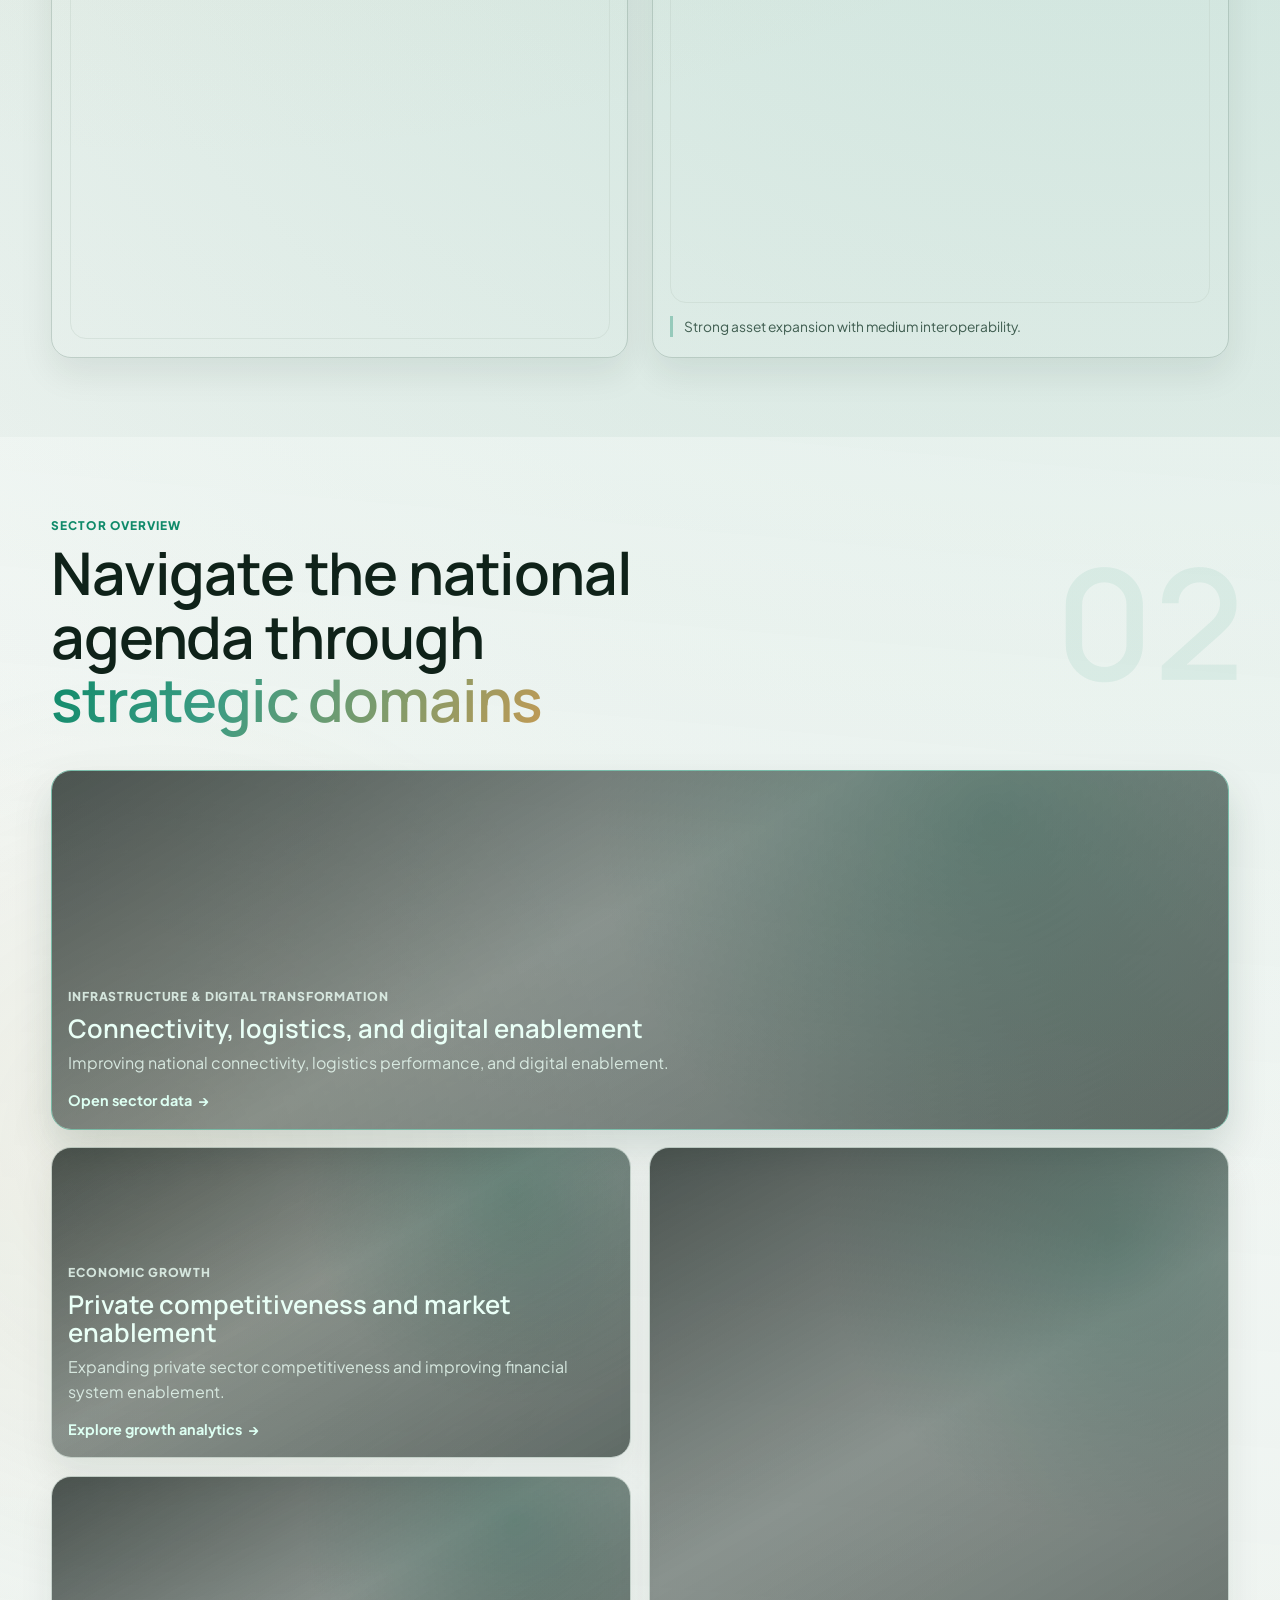
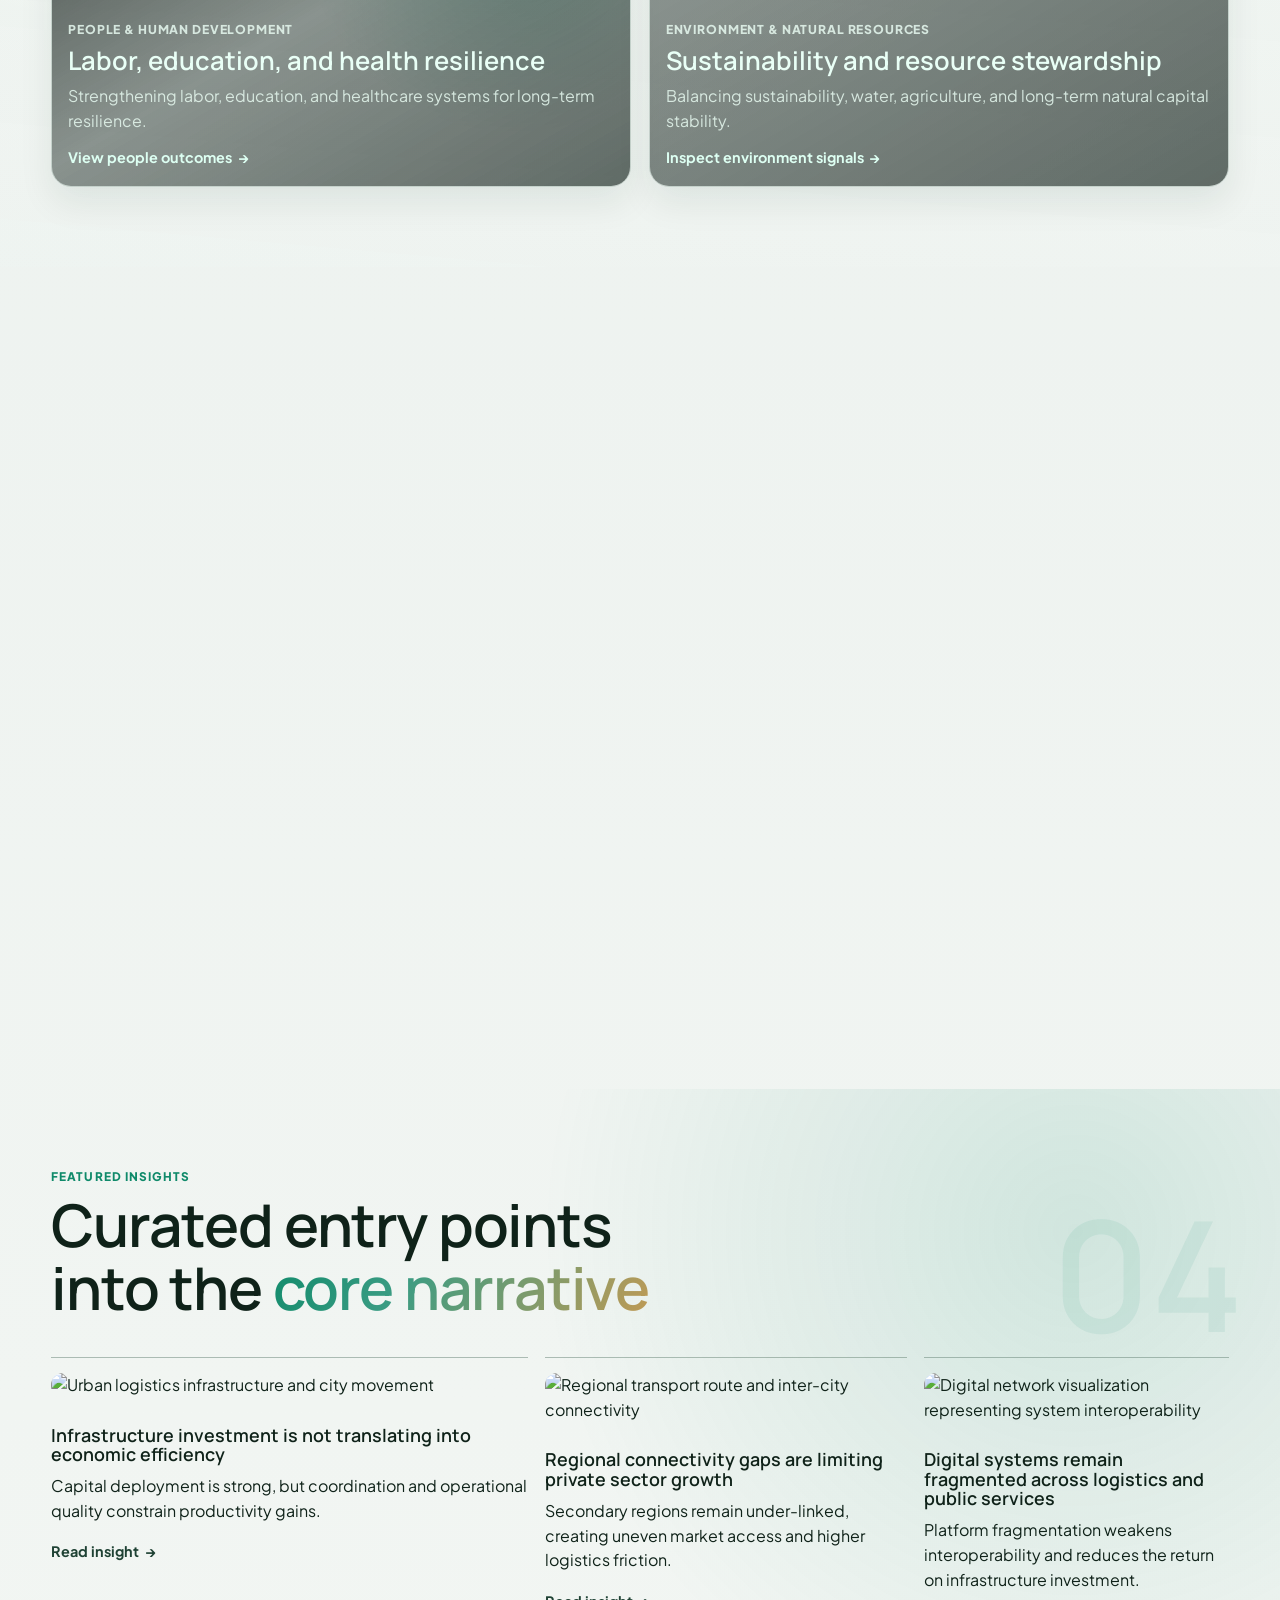
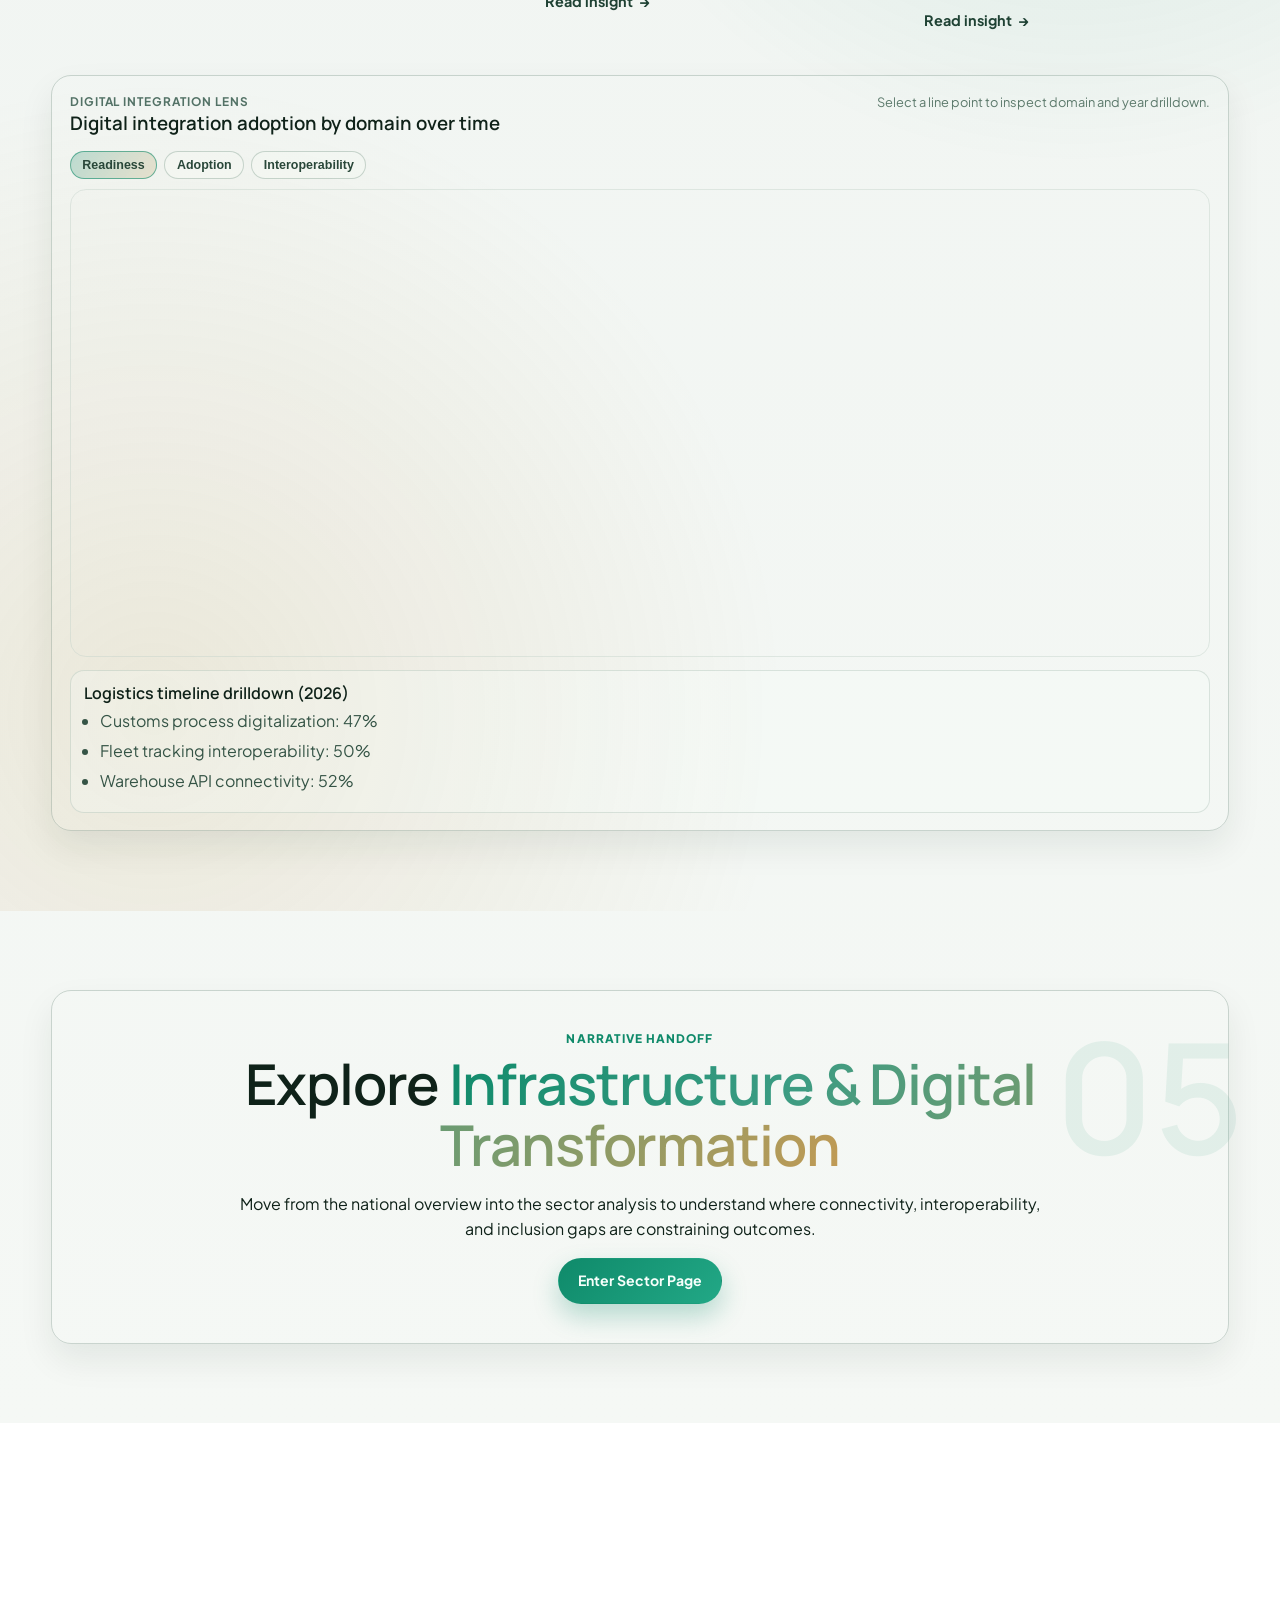
==== commit e61850c5: "Refine chart scrub motion and video first-frame previews" ====
--- a/index.html
+++ b/index.html
@@ -52,8 +52,7 @@
             muted
             loop
             playsinline
-            preload="metadata"
-            poster="https://images.unsplash.com/photo-1526498460520-4c246339dccb?auto=format&fit=crop&w=1600&q=80"
+            preload="auto"
           >
             <source src="https://videos.pexels.com/video-files/3130182/3130182-hd_1920_1080_30fps.mp4" type="video/mp4" />
           </video>
@@ -99,7 +98,7 @@
             <div class="metric-grid" role="list" aria-label="Key national indicators">
               <article class="metric-card" role="listitem">
                 <p class="metric-label">Infrastructure investment</p>
-                <p class="metric-value" data-count="28">0%</p>
+                <p class="metric-value" data-count="98.7">0b</p>
                 <p class="metric-note">Increase in the last three years</p>
               </article>
               <article class="metric-card" role="listitem">
@@ -167,7 +166,7 @@
 
           <div class="sector-grid">
             <article class="sector-card sector-card-xl is-active" tabindex="0" data-sector="infrastructure">
-              <video class="sector-video" muted loop playsinline preload="metadata" poster="https://images.unsplash.com/photo-1473448912268-2022ce9509d8?auto=format&fit=crop&w=1600&q=80">
+              <video class="sector-video" muted loop playsinline preload="auto">
                 <source src="https://videos.pexels.com/video-files/3015510/3015510-hd_1920_1080_24fps.mp4" type="video/mp4" />
               </video>
               <div class="sector-overlay"></div>
@@ -180,8 +179,8 @@
             </article>
 
             <article class="sector-card sector-card-left-top" tabindex="0" data-sector="economy">
-              <video class="sector-video" muted loop playsinline preload="metadata" poster="https://images.unsplash.com/photo-1454165804606-c3d57bc86b40?auto=format&fit=crop&w=1600&q=80">
-                <source src="https://videos.pexels.com/video-files/854725/854725-hd_1920_1080_25fps.mp4" type="video/mp4" />
+              <video class="sector-video" muted loop playsinline preload="auto">
+                <source src="https://www.pexels.com/download/video/8940171/" type="video/mp4" />
               </video>
               <div class="sector-overlay"></div>
               <div class="sector-body">
@@ -193,7 +192,7 @@
             </article>
 
             <article class="sector-card sector-card-left-bottom" tabindex="0" data-sector="people">
-              <video class="sector-video" muted loop playsinline preload="metadata" poster="https://images.unsplash.com/photo-1571260899304-425eee4c7efc?auto=format&fit=crop&w=1600&q=80">
+              <video class="sector-video" muted loop playsinline preload="auto">
                 <source src="https://videos.pexels.com/video-files/853988/853988-hd_1920_1080_25fps.mp4" type="video/mp4" />
               </video>
               <div class="sector-overlay"></div>
@@ -206,8 +205,8 @@
             </article>
 
             <article class="sector-card sector-card-right-tall" tabindex="0" data-sector="environment">
-              <video class="sector-video" muted loop playsinline preload="metadata" poster="https://images.unsplash.com/photo-1448375240586-882707db888b?auto=format&fit=crop&w=1600&q=80">
-                <source src="https://videos.pexels.com/video-files/1570846/1570846-hd_1920_1080_25fps.mp4" type="video/mp4" />
+              <video class="sector-video" muted loop playsinline preload="auto">
+                <source src="https://www.pexels.com/download/video/7321337/" type="video/mp4" />
               </video>
               <div class="sector-overlay"></div>
               <div class="sector-body">
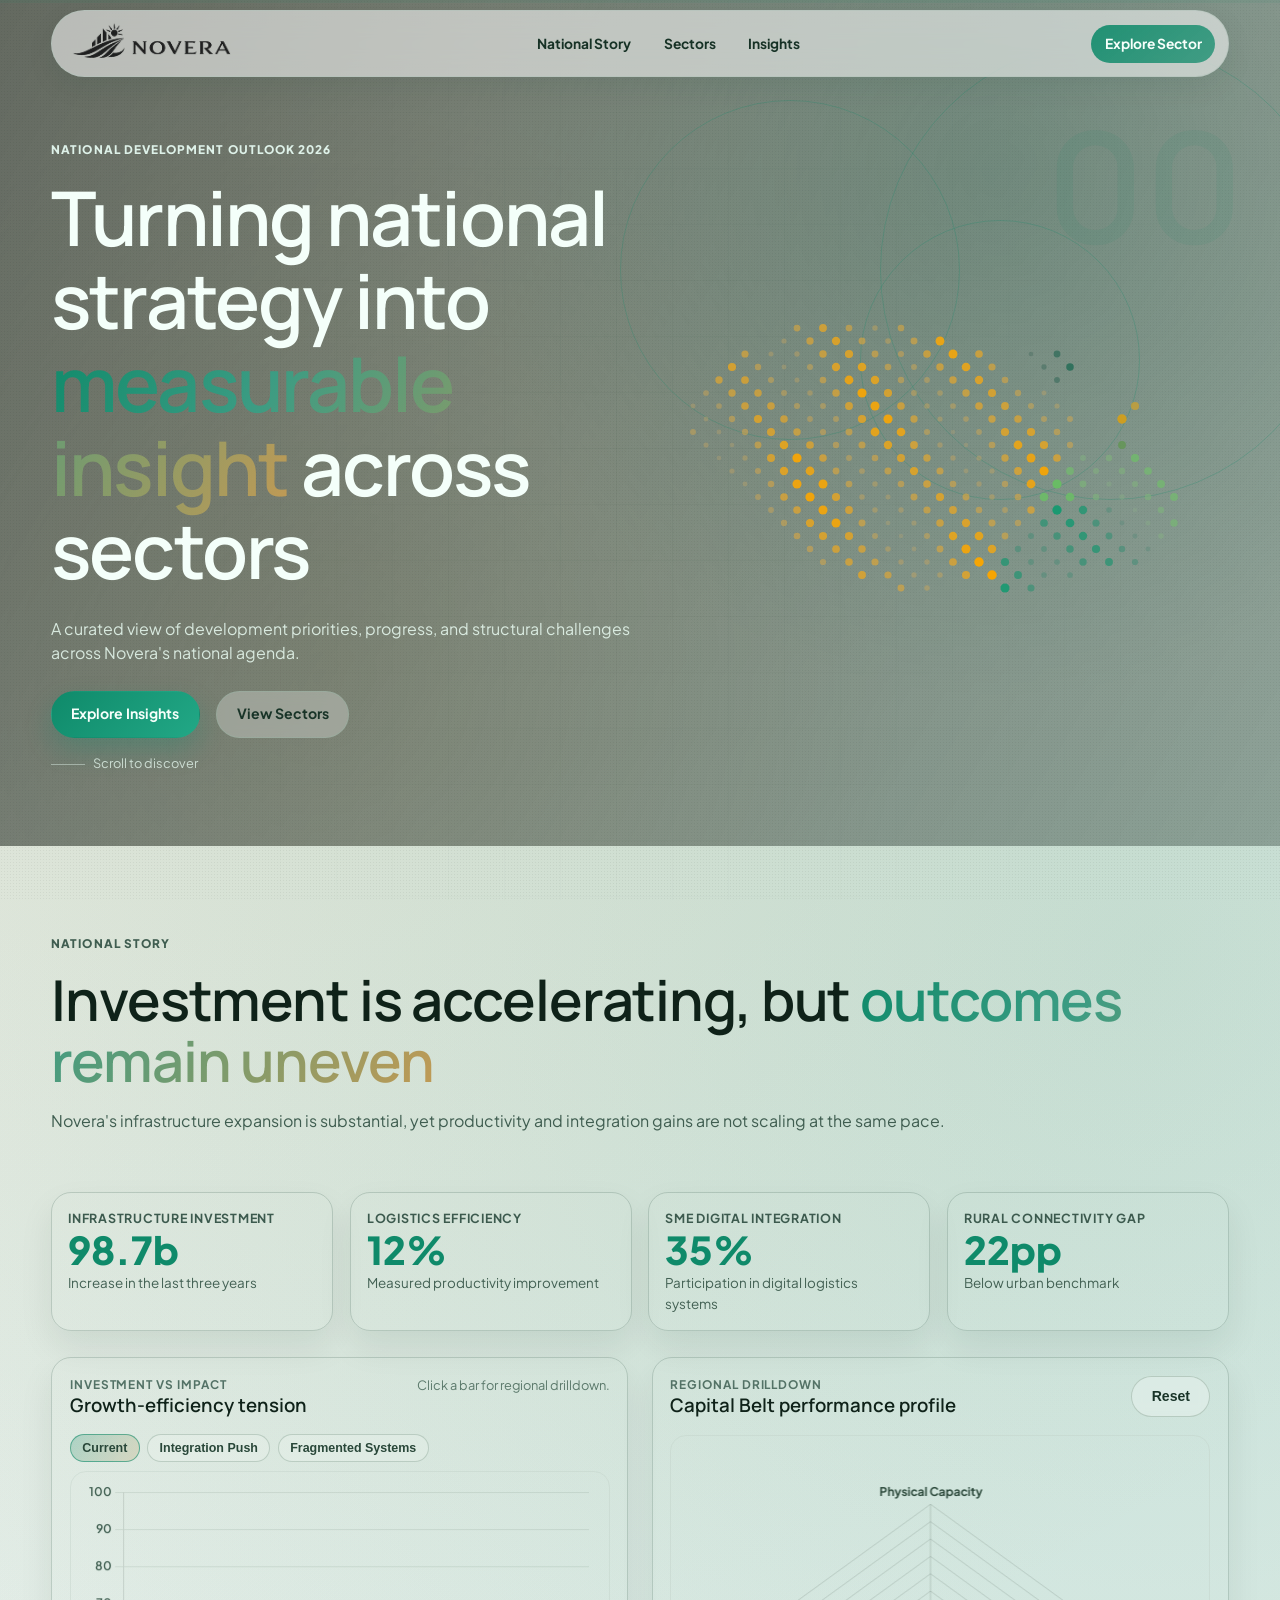
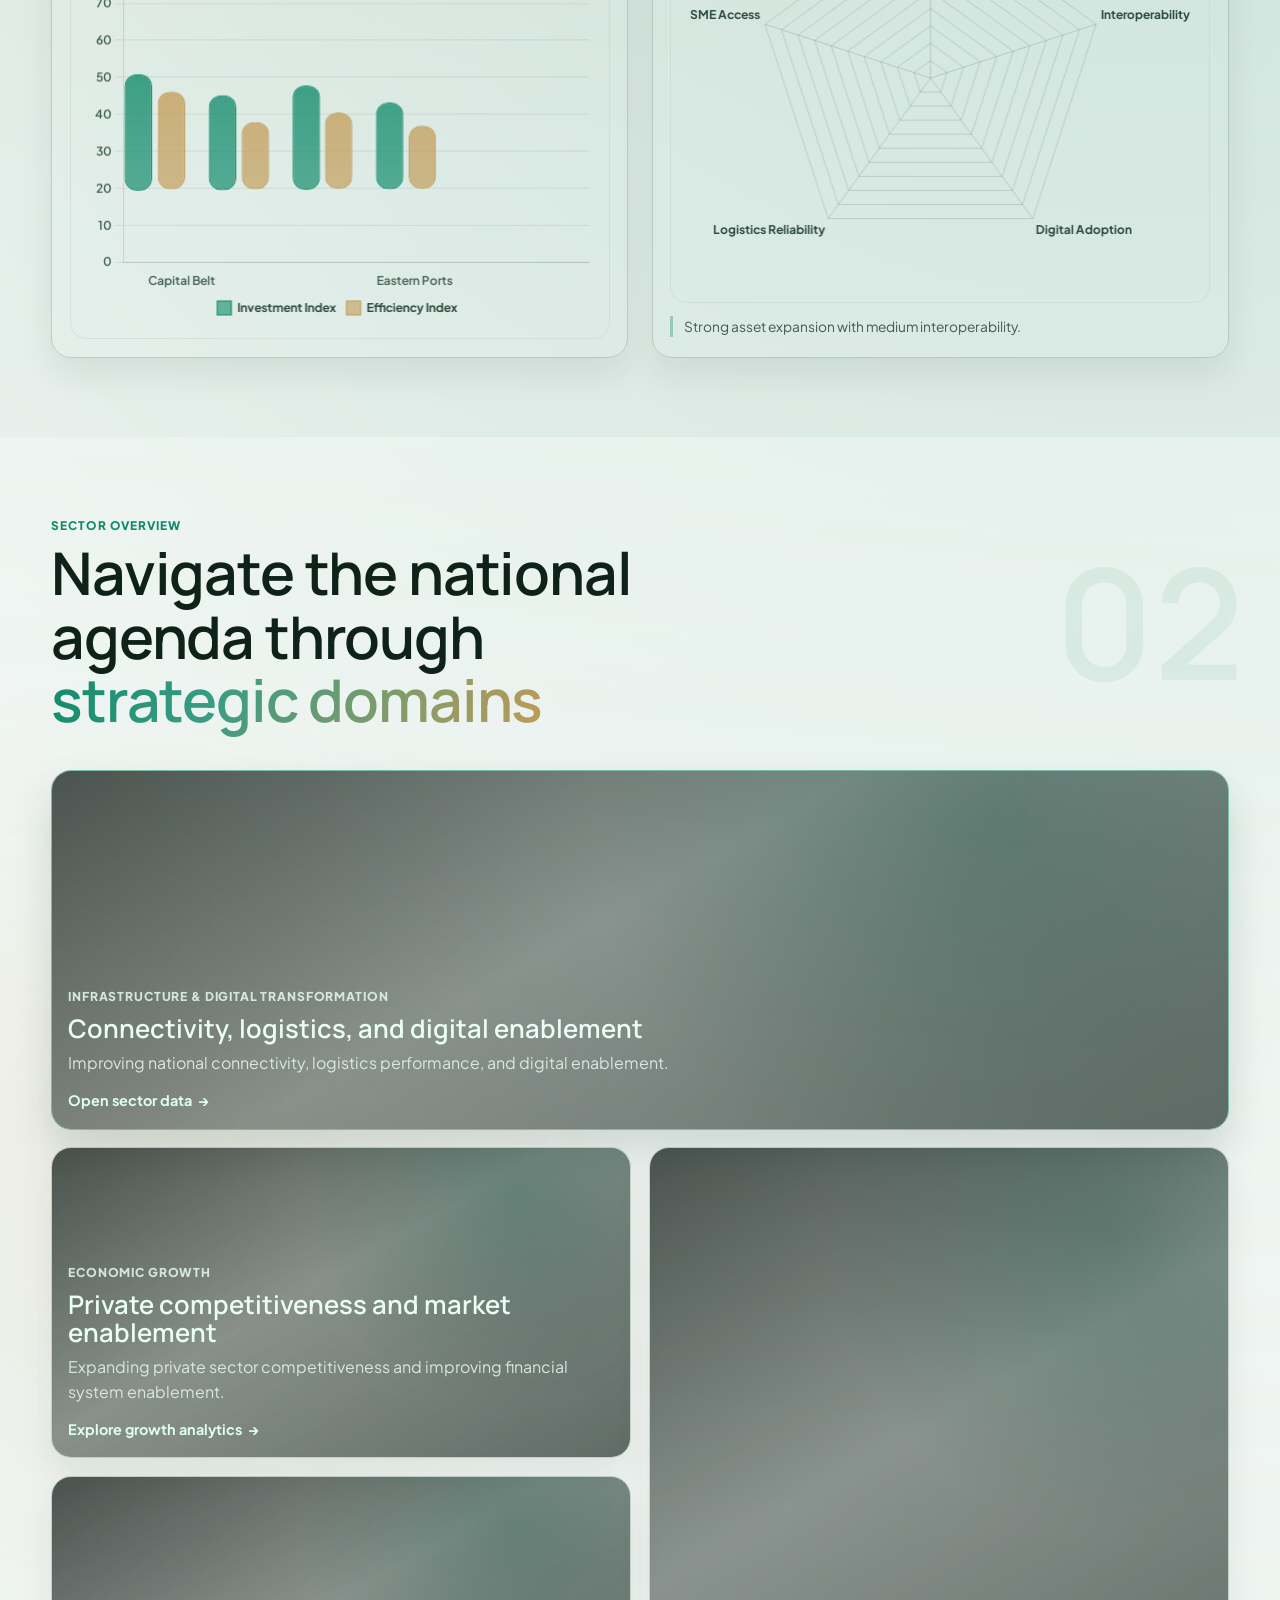
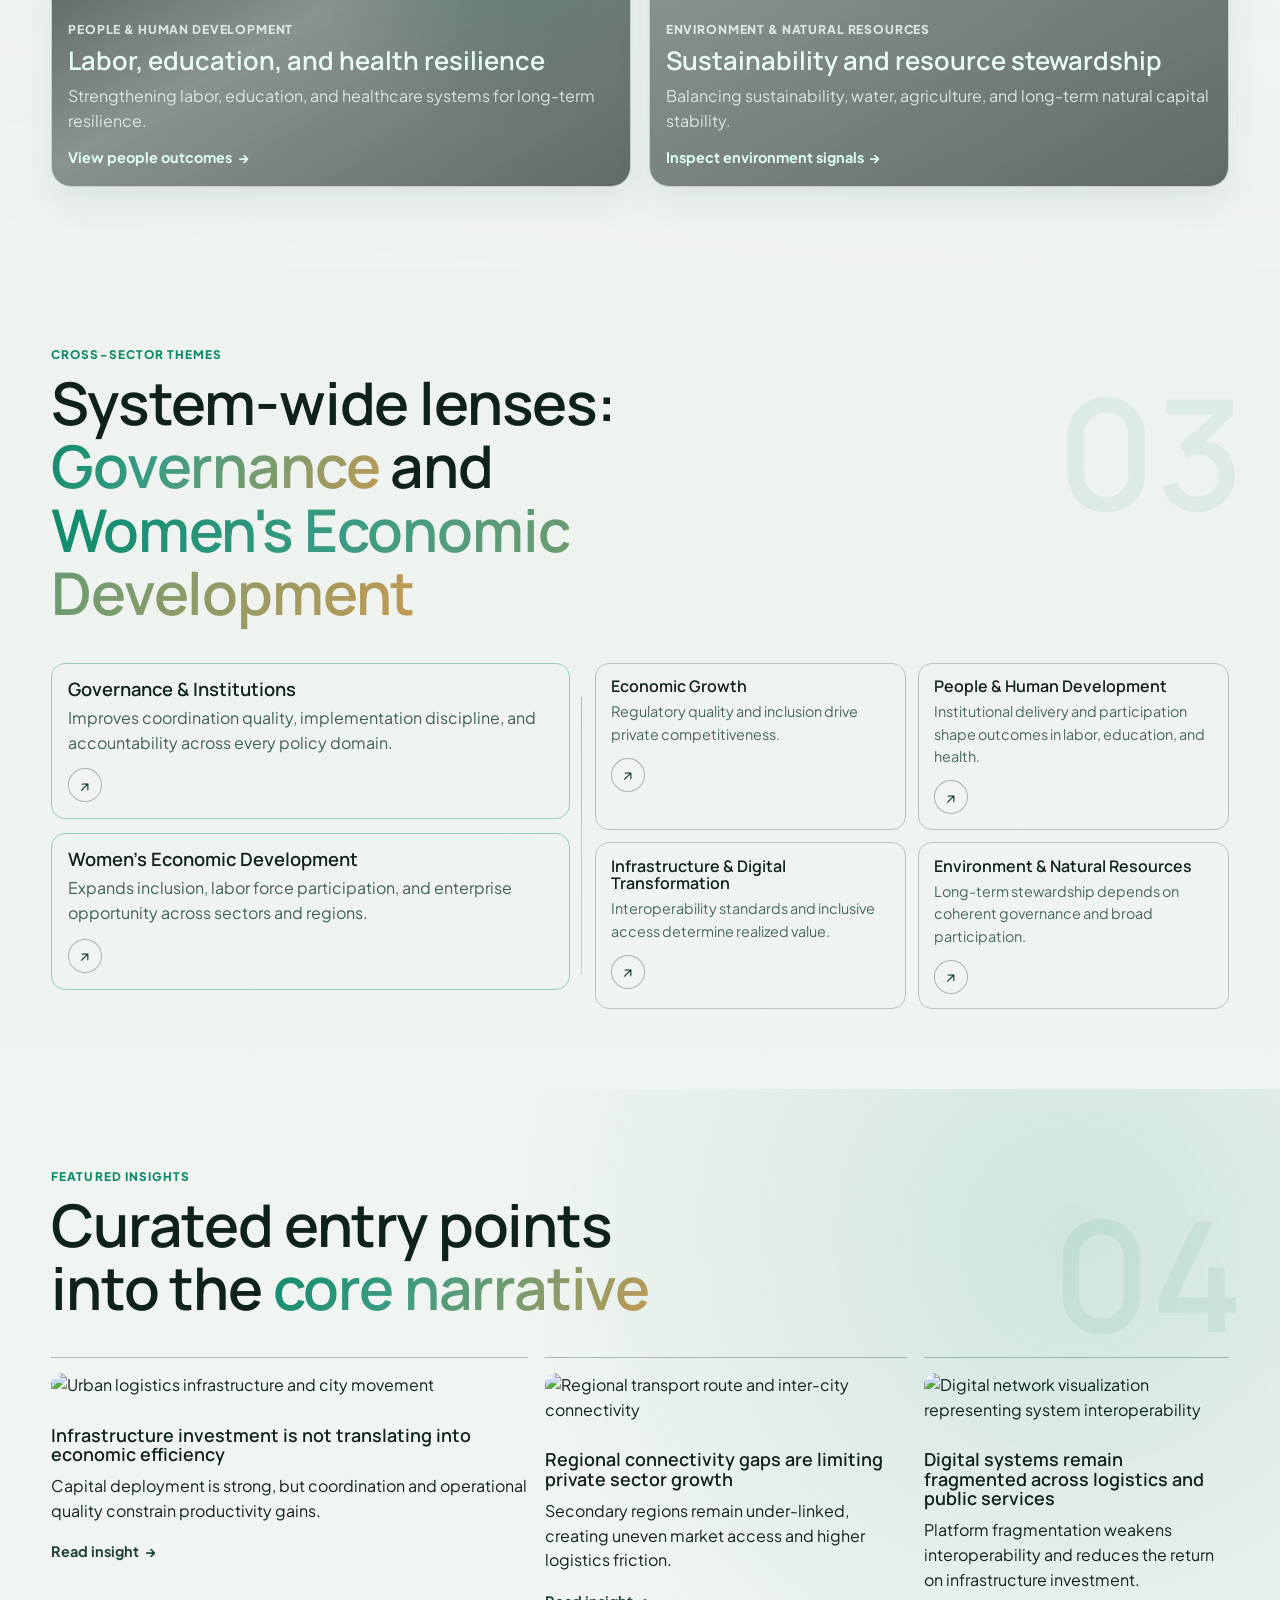
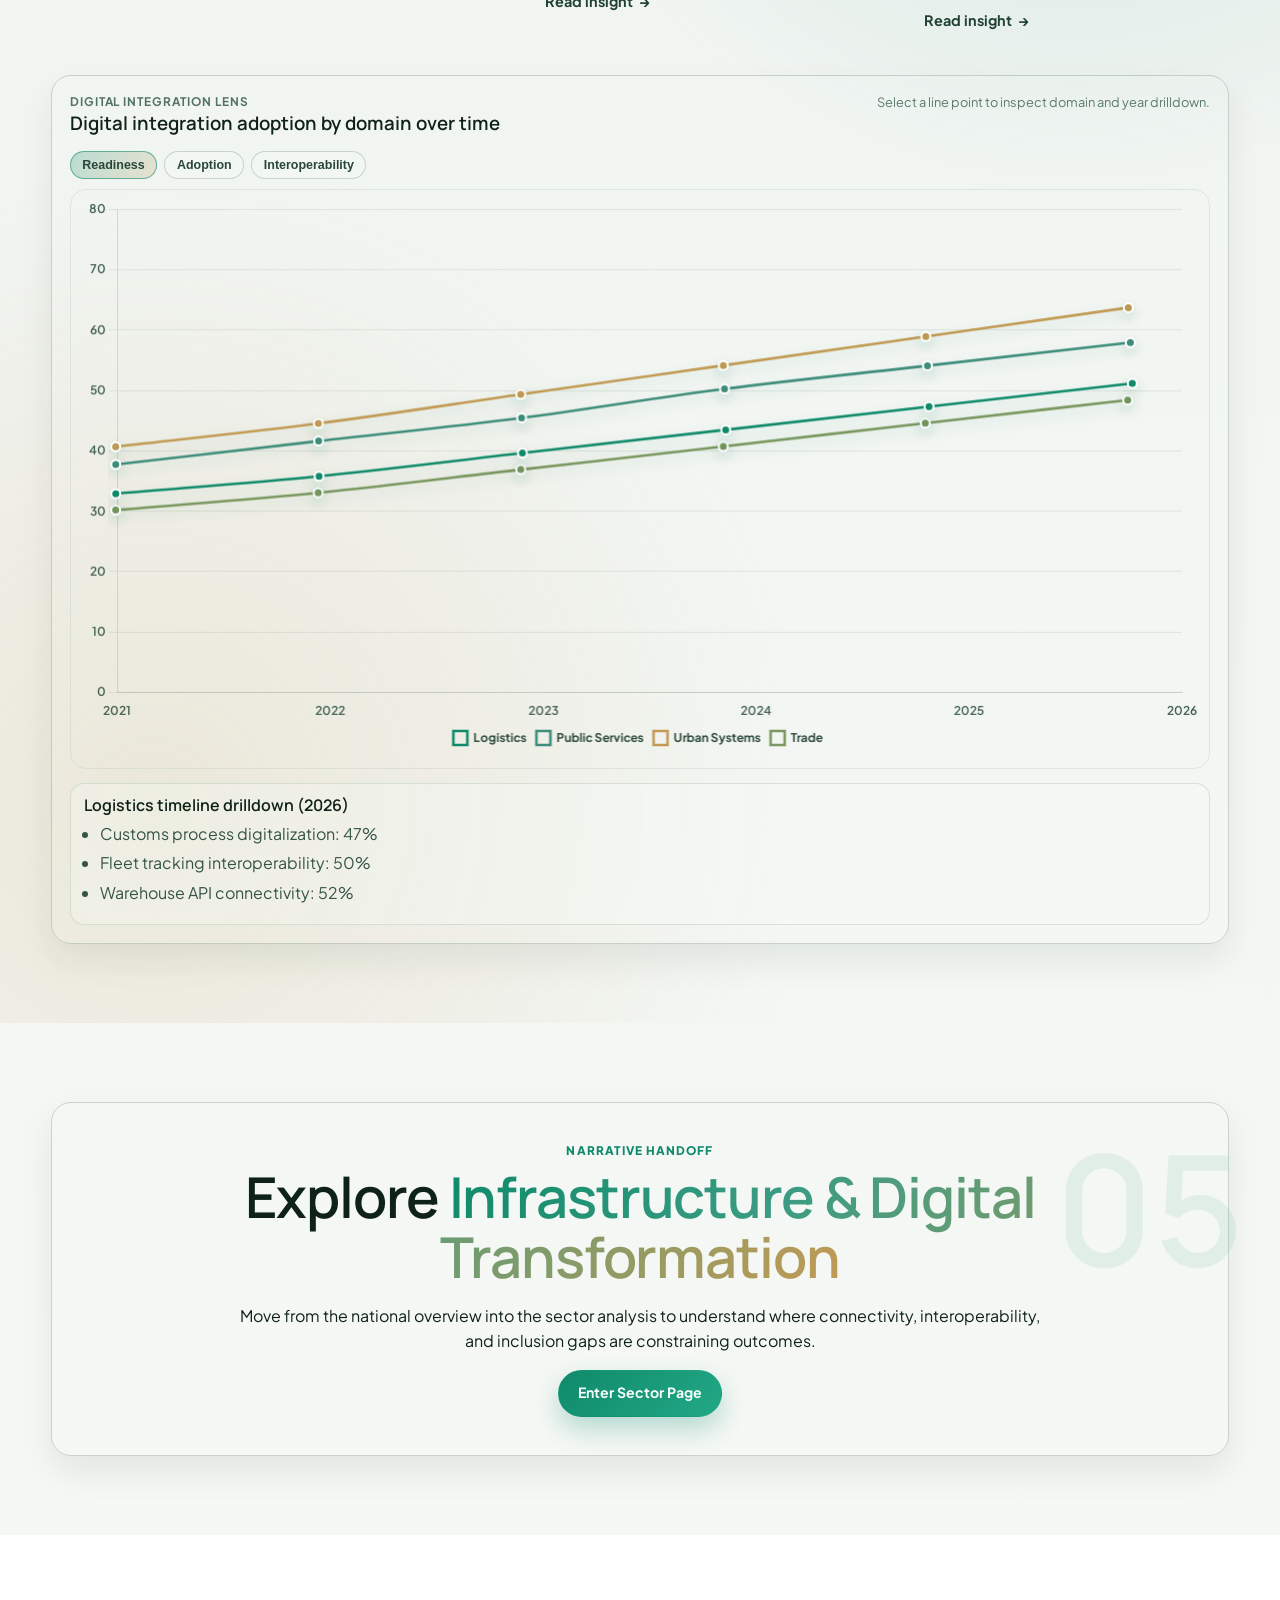
==== commit 3a0d0866: "Add infrastructure page, branded logo, map and custom cursor interactions" ====
--- a/index.html
+++ b/index.html
@@ -26,11 +26,7 @@
     <header class="site-header" aria-label="Top navigation">
       <div class="header-inner">
         <a class="brand" href="#hero" aria-label="Novera Home">
-          <span class="brand-dot"></span>
-          <span>
-            <strong>Novera</strong>
-            <small>National Insight Briefing</small>
-          </span>
+          <img class="brand-logo" src="./assets/logo-b-s.png" alt="Novera logo" />
         </a>
 
         <nav class="main-nav" aria-label="Primary">
@@ -39,7 +35,7 @@
           <a href="#featured-insights">Insights</a>
         </nav>
 
-        <a class="nav-cta" href="#transition-target">Explore Sector</a>
+        <a class="nav-cta" href="./infrastructure.html">Explore Sector</a>
       </div>
     </header>
 
@@ -167,14 +163,14 @@
           <div class="sector-grid">
             <article class="sector-card sector-card-xl is-active" tabindex="0" data-sector="infrastructure">
               <video class="sector-video" muted loop playsinline preload="auto">
-                <source src="https://videos.pexels.com/video-files/3015510/3015510-hd_1920_1080_24fps.mp4" type="video/mp4" />
+                <source src="https://www.pexels.com/download/video/19432715/" type="video/mp4" />
               </video>
               <div class="sector-overlay"></div>
               <div class="sector-body">
                 <p class="sector-tag">Infrastructure & Digital Transformation</p>
                 <h3>Connectivity, logistics, and digital enablement</h3>
                 <p>Improving national connectivity, logistics performance, and digital enablement.</p>
-                <a class="sector-link" href="#">Open sector data <span aria-hidden="true">→</span></a>
+                <a class="sector-link" href="./infrastructure.html">Open sector data <span aria-hidden="true">→</span></a>
               </div>
             </article>
 
@@ -267,7 +263,7 @@
               <article class="linked-sector">
                 <h4>Infrastructure & Digital Transformation</h4>
                 <p>Interoperability standards and inclusive access determine realized value.</p>
-                <a class="theme-arrow" href="#" aria-label="Open Infrastructure and Digital Transformation link">↗</a>
+                <a class="theme-arrow" href="./infrastructure.html" aria-label="Open Infrastructure and Digital Transformation link">↗</a>
               </article>
               <article class="linked-sector">
                 <h4>Environment & Natural Resources</h4>
@@ -353,7 +349,7 @@
           <p>
             Move from the national overview into the sector analysis to understand where connectivity, interoperability, and inclusion gaps are constraining outcomes.
           </p>
-          <a class="btn btn-primary" href="#">Enter Sector Page</a>
+          <a class="btn btn-primary" href="./infrastructure.html">Enter Sector Page</a>
         </div>
       </section>
     </main>
--- a/styles.css
+++ b/styles.css
@@ -40,6 +40,47 @@
   overflow-x: hidden;
 }
 
+@media (hover: hover) and (pointer: fine) {
+  html.has-custom-cursor.cursor-ready,
+  html.has-custom-cursor.cursor-ready body,
+  html.has-custom-cursor.cursor-ready * {
+    cursor: none !important;
+  }
+}
+
+.custom-cursor {
+  position: fixed;
+  left: 0;
+  top: 0;
+  width: 48px;
+  height: 48px;
+  z-index: 1200;
+  pointer-events: none;
+  opacity: 0;
+  background: center / contain no-repeat url("./assets/default.svg");
+  mix-blend-mode: difference;
+  filter: invert(1);
+  transform: translate3d(-999px, -999px, 0) translate(-50%, -50%);
+  transition:
+    opacity 220ms ease,
+    background-image 180ms ease,
+    transform 95ms cubic-bezier(0.22, 1, 0.36, 1);
+  will-change: transform, opacity, background-image;
+}
+
+.custom-cursor.is-visible {
+  opacity: 0.96;
+}
+
+.custom-cursor.is-hover {
+  background-image: url("./assets/hover.svg");
+}
+
+.custom-cursor.is-pressed {
+  opacity: 0.86;
+  filter: invert(1) brightness(0.92);
+}
+
 .ambient-grid {
   position: fixed;
   inset: 0;
@@ -128,6 +169,15 @@
   padding-inline: 0.35rem;
 }
 
+.brand-logo {
+  width: 170px;
+  height: 46px;
+  object-fit: cover;
+  object-position: center;
+  border-radius: 9px;
+  display: block;
+}
+
 .brand-dot {
   width: 12px;
   height: 12px;
@@ -204,6 +254,16 @@
   overflow: hidden;
 }
 
+.hero:not(.infra-hero) {
+  display: flex;
+  align-items: center;
+}
+
+.hero:not(.infra-hero) .hero-inner {
+  min-height: calc(94dvh - 110px - clamp(1.8rem, 4.5vh, 3.4rem));
+  align-content: center;
+}
+
 .hero-media-wrap {
   position: absolute;
   inset: 0;
@@ -269,8 +329,8 @@
 }
 
 .gcc-dot-map {
-  --dot-size: 8px;
-  --dot-gap: 5px;
+  --dot-size: 6px;
+  --dot-gap: 7px;
   display: grid;
   grid-template-columns: repeat(44, var(--dot-size));
   gap: var(--dot-gap);
@@ -285,9 +345,13 @@
   width: var(--dot-size);
   height: var(--dot-size);
   border-radius: 50%;
-  transition: transform 90ms linear, opacity 120ms linear, filter 120ms linear;
+  transition:
+    transform 320ms cubic-bezier(0.22, 1, 0.36, 1),
+    opacity 320ms cubic-bezier(0.22, 1, 0.36, 1),
+    filter 320ms cubic-bezier(0.22, 1, 0.36, 1),
+    background-color 300ms ease;
   transform-origin: center;
-  opacity: 0.9;
+  opacity: 0.78;
 }
 
 .gcc-dot-empty {
@@ -295,12 +359,12 @@
   height: var(--dot-size);
 }
 
-.gcc-dot.country-s { background: #d9b24c; }
-.gcc-dot.country-u { background: #c0842f; }
-.gcc-dot.country-o { background: #8d5f18; }
-.gcc-dot.country-k { background: #6b3513; }
-.gcc-dot.country-q { background: #6e4214; }
-.gcc-dot.country-b { background: #8c8826; }
+.gcc-dot.country-s { background: #d0a95b; }
+.gcc-dot.country-u { background: #88b285; }
+.gcc-dot.country-o { background: #4a8a76; }
+.gcc-dot.country-k { background: #2c5f50; }
+.gcc-dot.country-q { background: #6f8f66; }
+.gcc-dot.country-b { background: #b7a063; }
 
 .hero-copy-wrap {
   max-width: 900px;
@@ -923,6 +987,7 @@
   border-radius: 0;
   box-shadow: none;
   padding: 0.9rem 0 0.2rem;
+  transition: transform 220ms ease, border-color 220ms ease, color 220ms ease;
 }
 
 .insight-thumb {
@@ -936,10 +1001,12 @@
 .insight-card h3 {
   font-size: 1.12rem;
   margin: var(--vr-2) 0 var(--vr-1);
+  transition: color 220ms ease;
 }
 
 .insight-card p {
   margin: 0;
+  transition: color 220ms ease;
 }
 
 .insight-link {
@@ -951,6 +1018,7 @@
   color: #1f4234;
   font-weight: 700;
   font-size: 0.9rem;
+  transition: color 220ms ease;
 }
 
 .insight-link span {
@@ -960,6 +1028,27 @@
 .insight-link:hover span,
 .insight-link:focus-visible span {
   transform: translateX(3px);
+}
+
+.insight-card:hover,
+.insight-card:focus-within {
+  transform: translateY(-4px);
+  border-top-color: rgba(15, 138, 106, 0.82);
+}
+
+.insight-card:hover h3,
+.insight-card:focus-within h3 {
+  color: #0f8a6a;
+}
+
+.insight-card:hover p,
+.insight-card:focus-within p {
+  color: #2f4b3f;
+}
+
+.insight-card:hover .insight-link,
+.insight-card:focus-within .insight-link {
+  color: #0f8a6a;
 }
 
 .domain-drilldown {
@@ -985,6 +1074,428 @@
   margin-inline: auto;
 }
 
+.infra-hero {
+  min-height: 88dvh;
+}
+
+.infra-hero .hero-inner {
+  grid-template-columns: 1.1fr 0.9fr;
+  align-items: end;
+}
+
+.infra-hero-note {
+  font-size: 0.98rem;
+  color: rgba(228, 245, 237, 0.85);
+}
+
+.infra-hero-aside {
+  display: grid;
+  gap: 0.82rem;
+}
+
+.infra-hero-aside .metric-card {
+  background: rgba(255, 255, 255, 0.14);
+  border-color: rgba(195, 210, 201, 0.5);
+  backdrop-filter: blur(8px);
+}
+
+.infra-hero-aside .metric-label {
+  color: rgba(220, 244, 234, 0.92);
+}
+
+.infra-hero-aside .metric-note {
+  color: rgba(216, 238, 228, 0.88);
+}
+
+.infra-hero-aside .metric-value {
+  color: #f4fff9;
+}
+
+.infra-importance {
+  background:
+    radial-gradient(circle at 14% 16%, rgba(15, 138, 106, 0.12), transparent 36%),
+    linear-gradient(180deg, rgba(249, 252, 250, 0.5), rgba(238, 245, 241, 0.36));
+}
+
+.importance-grid {
+  margin-top: var(--block-gap);
+  display: grid;
+  grid-template-columns: repeat(2, minmax(0, 1fr));
+  gap: 0.95rem;
+}
+
+.importance-card {
+  border: 1px solid rgba(100, 130, 115, 0.32);
+  border-radius: var(--radius-md);
+  padding: 1rem;
+  background: rgba(255, 255, 255, 0.25);
+}
+
+.importance-icon {
+  width: 36px;
+  height: 36px;
+  border-radius: 10px;
+  border: 1px solid rgba(15, 138, 106, 0.28);
+  background: linear-gradient(135deg, rgba(15, 138, 106, 0.16), rgba(194, 154, 84, 0.14));
+  color: #0f8a6a;
+  display: inline-grid;
+  place-items: center;
+  margin-bottom: 0.62rem;
+}
+
+.importance-icon svg {
+  width: 19px;
+  height: 19px;
+}
+
+.importance-card h3 {
+  font-size: 1.16rem;
+}
+
+.importance-card p {
+  margin: 0.58rem 0 0;
+  color: #406055;
+}
+
+.challenge-grid {
+  margin-top: var(--block-gap);
+  display: grid;
+  gap: 0.84rem;
+}
+
+.challenge-card {
+  border: 1px solid rgba(96, 125, 111, 0.34);
+  border-radius: var(--radius-md);
+  background: rgba(255, 255, 255, 0.18);
+  transition: border-color 180ms ease, box-shadow 180ms ease;
+}
+
+.challenge-card.is-open {
+  border-color: rgba(15, 138, 106, 0.58);
+  box-shadow: 0 12px 28px rgba(10, 35, 25, 0.12);
+}
+
+.challenge-top {
+  display: flex;
+  gap: 1rem;
+  align-items: center;
+  justify-content: space-between;
+  padding: 1.15rem 1.2rem;
+}
+
+.challenge-top h3 {
+  font-size: clamp(1.14rem, 2vw, 1.45rem);
+  margin-right: auto;
+}
+
+.challenge-label {
+  margin: 0;
+  font-size: 0.72rem;
+  text-transform: uppercase;
+  letter-spacing: 0.08em;
+  color: #4d6f61;
+  font-weight: 800;
+}
+
+.challenge-toggle {
+  width: 40px;
+  height: 40px;
+  min-width: 40px;
+  padding: 0;
+  border-radius: 12px;
+}
+
+.challenge-toggle .chevron {
+  display: grid;
+  place-items: center;
+}
+
+.challenge-toggle .chevron svg {
+  width: 19px;
+  height: 19px;
+}
+
+.challenge-toggle .chevron-up {
+  display: none;
+}
+
+.challenge-card.is-open .challenge-toggle .chevron-up {
+  display: grid;
+}
+
+.challenge-card.is-open .challenge-toggle .chevron-down {
+  display: none;
+}
+
+.challenge-detail {
+  border-top: 1px solid rgba(100, 129, 115, 0.26);
+  padding: 1.25rem 1.4rem 1.35rem;
+}
+
+.challenge-detail p {
+  margin: 0;
+  color: #3f5e51;
+}
+
+.challenge-detail ul {
+  margin: 0.65rem 0 0;
+  padding-left: 1rem;
+  color: #2f4f41;
+}
+
+.challenge-detail li + li {
+  margin-top: 0.3rem;
+}
+
+.infra-priorities {
+  background:
+    radial-gradient(circle at 84% 14%, rgba(194, 154, 84, 0.14), transparent 34%),
+    linear-gradient(180deg, rgba(244, 248, 246, 0.38), rgba(238, 244, 240, 0.4));
+}
+
+.priorities-grid {
+  margin-top: var(--block-gap);
+  display: grid;
+  grid-template-columns: repeat(3, minmax(0, 1fr));
+  grid-template-areas:
+    "unified unified sme"
+    "unified unified regional";
+  gap: 0.88rem;
+}
+
+.priority-card {
+  border: 1px solid rgba(96, 125, 111, 0.34);
+  border-radius: var(--radius-md);
+  padding: 1.1rem;
+  background:
+    linear-gradient(145deg, rgba(255, 255, 255, 0.24), rgba(244, 249, 246, 0.16)),
+    radial-gradient(circle at 84% 18%, rgba(15, 138, 106, 0.1), transparent 44%);
+  overflow: hidden;
+  position: relative;
+}
+
+.priority-card-unified {
+  grid-area: unified;
+  display: flex;
+  flex-direction: column;
+  min-height: 0;
+}
+.priority-card-sme { grid-area: sme; }
+.priority-card-regional { grid-area: regional; }
+
+.priority-step {
+  margin: 0 0 0.72rem;
+  color: #4d6f61;
+  font-size: 0.74rem;
+  text-transform: uppercase;
+  letter-spacing: 0.08em;
+  font-weight: 800;
+}
+
+.priority-card h3 {
+  font-size: 1.14rem;
+}
+
+.priority-card p {
+  margin: 0.56rem 0 0;
+  color: #416055;
+}
+
+.priority-image-wrap {
+  margin-top: 0.9rem;
+  flex: 1 1 0%;
+  min-height: 0;
+  min-width: 0;
+  align-self: stretch;
+  position: relative;
+  border-radius: 12px;
+  overflow: hidden;
+  border: 1px solid rgba(111, 139, 126, 0.26);
+}
+
+.priority-image-wrap::after {
+  content: "";
+  position: absolute;
+  inset: 0;
+  pointer-events: none;
+  background:
+    linear-gradient(140deg, rgba(15, 138, 106, 0.34), rgba(194, 154, 84, 0.2)),
+    linear-gradient(180deg, rgba(6, 17, 13, 0.16), rgba(9, 20, 15, 0.1));
+}
+
+.priority-image {
+  width: 100%;
+  height: 100%;
+  object-fit: cover;
+  display: block;
+}
+
+.priority-visual {
+  margin-top: 0.85rem;
+  border: 1px solid rgba(111, 139, 126, 0.26);
+  border-radius: 12px;
+  padding: 0.65rem;
+  min-height: 74px;
+  background: rgba(255, 255, 255, 0.26);
+}
+
+.priority-visual-network {
+  display: grid;
+  grid-template-columns: repeat(4, minmax(0, 1fr));
+  gap: 0.55rem;
+}
+
+.priority-visual-network span {
+  border-radius: 999px;
+  background: linear-gradient(120deg, rgba(15, 138, 106, 0.58), rgba(194, 154, 84, 0.62));
+  height: 10px;
+}
+
+.priority-visual-bars {
+  display: flex;
+  align-items: flex-end;
+  gap: 0.35rem;
+}
+
+.priority-visual-bars span {
+  flex: 1;
+  border-radius: 8px 8px 2px 2px;
+  background: linear-gradient(180deg, rgba(15, 138, 106, 0.22), rgba(15, 138, 106, 0.76));
+}
+
+.priority-visual-bars span:nth-child(1) { height: 22px; }
+.priority-visual-bars span:nth-child(2) { height: 34px; }
+.priority-visual-bars span:nth-child(3) { height: 44px; }
+.priority-visual-bars span:nth-child(4) { height: 29px; }
+.priority-visual-bars span:nth-child(5) { height: 38px; }
+
+.priority-visual-regions {
+  display: grid;
+  grid-template-columns: repeat(3, minmax(0, 1fr));
+  gap: 0.46rem;
+}
+
+.priority-visual-regions span {
+  min-height: 56px;
+  border-radius: 10px;
+  background: linear-gradient(180deg, rgba(194, 154, 84, 0.26), rgba(122, 152, 95, 0.62));
+}
+
+.infra-insights .infra-metrics {
+  margin-top: var(--block-gap);
+}
+
+.infra-flow {
+  background:
+    linear-gradient(180deg, rgba(252, 255, 253, 0.34), rgba(243, 248, 245, 0.38)),
+    radial-gradient(circle at 12% 84%, rgba(15, 138, 106, 0.12), transparent 38%);
+}
+
+.flow-track {
+  margin-top: var(--block-gap);
+  display: grid;
+  grid-template-columns: repeat(5, minmax(0, 1fr));
+  gap: 0.64rem;
+}
+
+.flow-node {
+  border: 1px solid rgba(111, 138, 125, 0.44);
+  border-radius: 999px;
+  background: rgba(255, 255, 255, 0.34);
+  padding: 0.68rem 0.9rem;
+  font-weight: 700;
+  color: #1f4334;
+  cursor: pointer;
+  transition: transform 160ms ease, border-color 160ms ease, background 160ms ease;
+}
+
+.flow-node:hover,
+.flow-node:focus-visible,
+.flow-node.is-active {
+  border-color: rgba(15, 138, 106, 0.65);
+  background: linear-gradient(130deg, rgba(15, 138, 106, 0.2), rgba(194, 154, 84, 0.22));
+  transform: translateY(-2px);
+}
+
+.flow-callouts-wrap {
+  margin-top: 0.9rem;
+  border: 1px solid rgba(100, 130, 115, 0.35);
+  border-radius: var(--radius-md);
+  padding: 1rem;
+  min-height: 130px;
+  background: rgba(255, 255, 255, 0.22);
+}
+
+.flow-callout {
+  display: none;
+}
+
+.flow-callout.is-active {
+  display: block;
+}
+
+.flow-callout h3 {
+  font-size: 1.16rem;
+}
+
+.flow-callout p {
+  margin: 0.52rem 0 0;
+  color: #3f5e51;
+}
+
+.flow-chart-grid {
+  margin-top: 0.9rem;
+  display: grid;
+  grid-template-columns: 1fr 1fr;
+  gap: 0.9rem;
+}
+
+.flow-chart-card .chart-stage {
+  min-height: 260px;
+}
+
+.infra-analytics {
+  background:
+    radial-gradient(circle at 86% 10%, rgba(15, 138, 106, 0.12), transparent 36%),
+    linear-gradient(180deg, rgba(244, 249, 246, 0.36), rgba(240, 246, 242, 0.54));
+}
+
+.infra-bridge-panel {
+  margin-top: var(--block-gap);
+}
+
+.infra-bridge-grid {
+  display: grid;
+  grid-template-columns: 1.2fr 0.8fr;
+  gap: 0.9rem;
+}
+
+.infra-mini-stack {
+  display: grid;
+  grid-template-rows: 0.9fr 1.1fr;
+  gap: 0.8rem;
+}
+
+.infra-gauge-stage {
+  min-height: 240px;
+}
+
+.infra-region-stage {
+  min-height: 280px;
+}
+
+.infra-bridge-note {
+  margin: 0.9rem 0 0;
+  border-left: 3px solid rgba(15, 138, 106, 0.36);
+  padding-left: 0.7rem;
+  color: #3f5d50;
+  font-size: 0.88rem;
+}
+
+.infra-explorer-cta {
+  margin-top: 1rem;
+}
+
 .section-reveal {
   opacity: 0;
   transform: translateY(28px);
@@ -1026,8 +1537,8 @@
   .hero-copy-wrap { justify-self: start; }
 
   .gcc-dot-map {
-    --dot-size: 7px;
-    --dot-gap: 5px;
+    --dot-size: 5px;
+    --dot-gap: 6px;
     min-height: 320px;
   }
 
@@ -1054,6 +1565,29 @@
     grid-template-columns: 1fr;
   }
 
+  .importance-grid,
+  .priorities-grid {
+    grid-template-columns: 1fr;
+    grid-template-areas:
+      "unified"
+      "sme"
+      "regional";
+  }
+
+  .infra-bridge-grid {
+    grid-template-columns: 1fr;
+  }
+
+  .infra-mini-stack {
+    grid-template-columns: 1fr 1fr;
+    grid-template-rows: 1fr;
+  }
+
+  .infra-hero .hero-inner {
+    grid-template-columns: 1fr;
+    align-items: start;
+  }
+
   .main-nav { display: none; }
 
   .editorial-full::before {
@@ -1064,6 +1598,12 @@
 }
 
 @media (max-width: 780px) {
+  .container { width: min(100%, 92vw); }
+
+  section {
+    padding-block: clamp(2.2rem, 8vw, 3rem);
+  }
+
   .header-inner { border-radius: 20px; }
 
   .nav-cta { display: none; }
@@ -1075,12 +1615,24 @@
     grid-template-areas: none;
   }
 
+  .sector-grid {
+    grid-auto-flow: row;
+    gap: 0.92rem;
+  }
+
+  .sector-card-xl,
+  .sector-card-left-top,
+  .sector-card-left-bottom,
+  .sector-card-right-tall {
+    grid-area: auto;
+  }
+
   .sector-card,
   .sector-card-xl,
   .sector-card-left-top,
   .sector-card-left-bottom,
   .sector-card-right-tall {
-    min-height: 280px;
+    min-height: 240px;
   }
 
   .hero {
@@ -1088,25 +1640,189 @@
     padding-top: 96px;
   }
 
+  .brand-logo {
+    width: 138px;
+    height: 40px;
+  }
+
+  .hero-inner {
+    gap: 1.2rem;
+  }
+
+  .hero h1 {
+    font-size: clamp(2rem, 11vw, 3.2rem);
+    max-width: 12.5ch;
+    letter-spacing: -0.02em;
+    line-height: 1.02;
+  }
+
+  .hero .hero-copy {
+    font-size: 0.98rem;
+    max-width: 34ch;
+    margin-bottom: 0.95rem;
+  }
+
+  .hero-actions {
+    width: 100%;
+    gap: 0.55rem;
+  }
+
+  .hero-actions .btn {
+    flex: 1 1 auto;
+    padding: 0.68rem 0.94rem;
+    min-width: 0;
+  }
+
+  .section-head h2 {
+    font-size: clamp(1.75rem, 8.5vw, 2.45rem);
+    margin-bottom: 0.62rem;
+  }
+
+  .story-intro > * + * {
+    margin-top: 0.88rem;
+  }
+
+  .metric-card {
+    padding: 0.88rem 0.92rem;
+  }
+
+  .metric-value {
+    font-size: clamp(1.55rem, 8.2vw, 2rem);
+  }
+
+  .panel-head {
+    gap: 0.52rem;
+    margin-bottom: 0.82rem;
+    flex-wrap: wrap;
+  }
+
+  .panel-help {
+    width: 100%;
+    font-size: 0.76rem;
+  }
+
+  .chart-controls {
+    flex-wrap: nowrap;
+    overflow-x: auto;
+    overflow-y: hidden;
+    padding-bottom: 0.24rem;
+    scrollbar-width: thin;
+  }
+
+  .chart-chip {
+    white-space: nowrap;
+    flex: 0 0 auto;
+  }
+
   .chart-stage-wide,
-  .chart-stage-compact { min-height: 310px; }
+  .chart-stage-compact { min-height: 260px; }
 
   .gcc-dot-map {
-    --dot-size: 6px;
-    --dot-gap: 4px;
+    --dot-size: 4px;
+    --dot-gap: 5px;
     min-height: 230px;
     padding: 0;
   }
 
+  .insight-thumb { height: 132px; }
+
+  .insight-card h3 {
+    font-size: 1.02rem;
+    margin: 0.74rem 0 0.46rem;
+  }
+
+  .theme-pillar {
+    padding: 0.86rem 0.9rem;
+  }
+
+  .theme-arrow {
+    width: 30px;
+    height: 30px;
+  }
+
+  .domain-drilldown {
+    padding: 0.72rem;
+  }
+
   .themes-links {
     grid-template-columns: 1fr;
   }
 
+  .flow-track {
+    grid-template-columns: 1fr 1fr;
+  }
+
+  .flow-chart-grid {
+    grid-template-columns: 1fr;
+  }
+
+  .challenge-top {
+    flex-wrap: wrap;
+    align-items: flex-start;
+  }
+
+  .challenge-top h3 {
+    width: 100%;
+  }
+
+  .challenge-toggle {
+    width: 40px;
+  }
+
   .themes-links::before {
     display: none;
   }
 
   .editorial-full::before { display: none; }
+}
+
+@media (max-width: 560px) {
+  .header-inner {
+    padding: 0.52rem 0.78rem;
+  }
+
+  .brand {
+    letter-spacing: 0.12em;
+  }
+
+  .hero {
+    padding-top: 88px;
+  }
+
+  .brand-logo {
+    width: 124px;
+    height: 36px;
+  }
+
+  .hero h1 {
+    font-size: clamp(1.78rem, 10.4vw, 2.4rem);
+    max-width: 12ch;
+  }
+
+  .hero .hero-copy {
+    font-size: 0.94rem;
+  }
+
+  .btn {
+    font-size: 0.82rem;
+  }
+
+  .flow-track {
+    grid-template-columns: 1fr;
+  }
+
+  .infra-mini-stack {
+    grid-template-columns: 1fr;
+  }
+
+  .chart-stage-wide,
+  .chart-stage-compact {
+    min-height: 232px;
+  }
+
+  .gcc-dot-map {
+    min-height: 200px;
+  }
 }
 
 @media (prefers-reduced-motion: reduce) {
